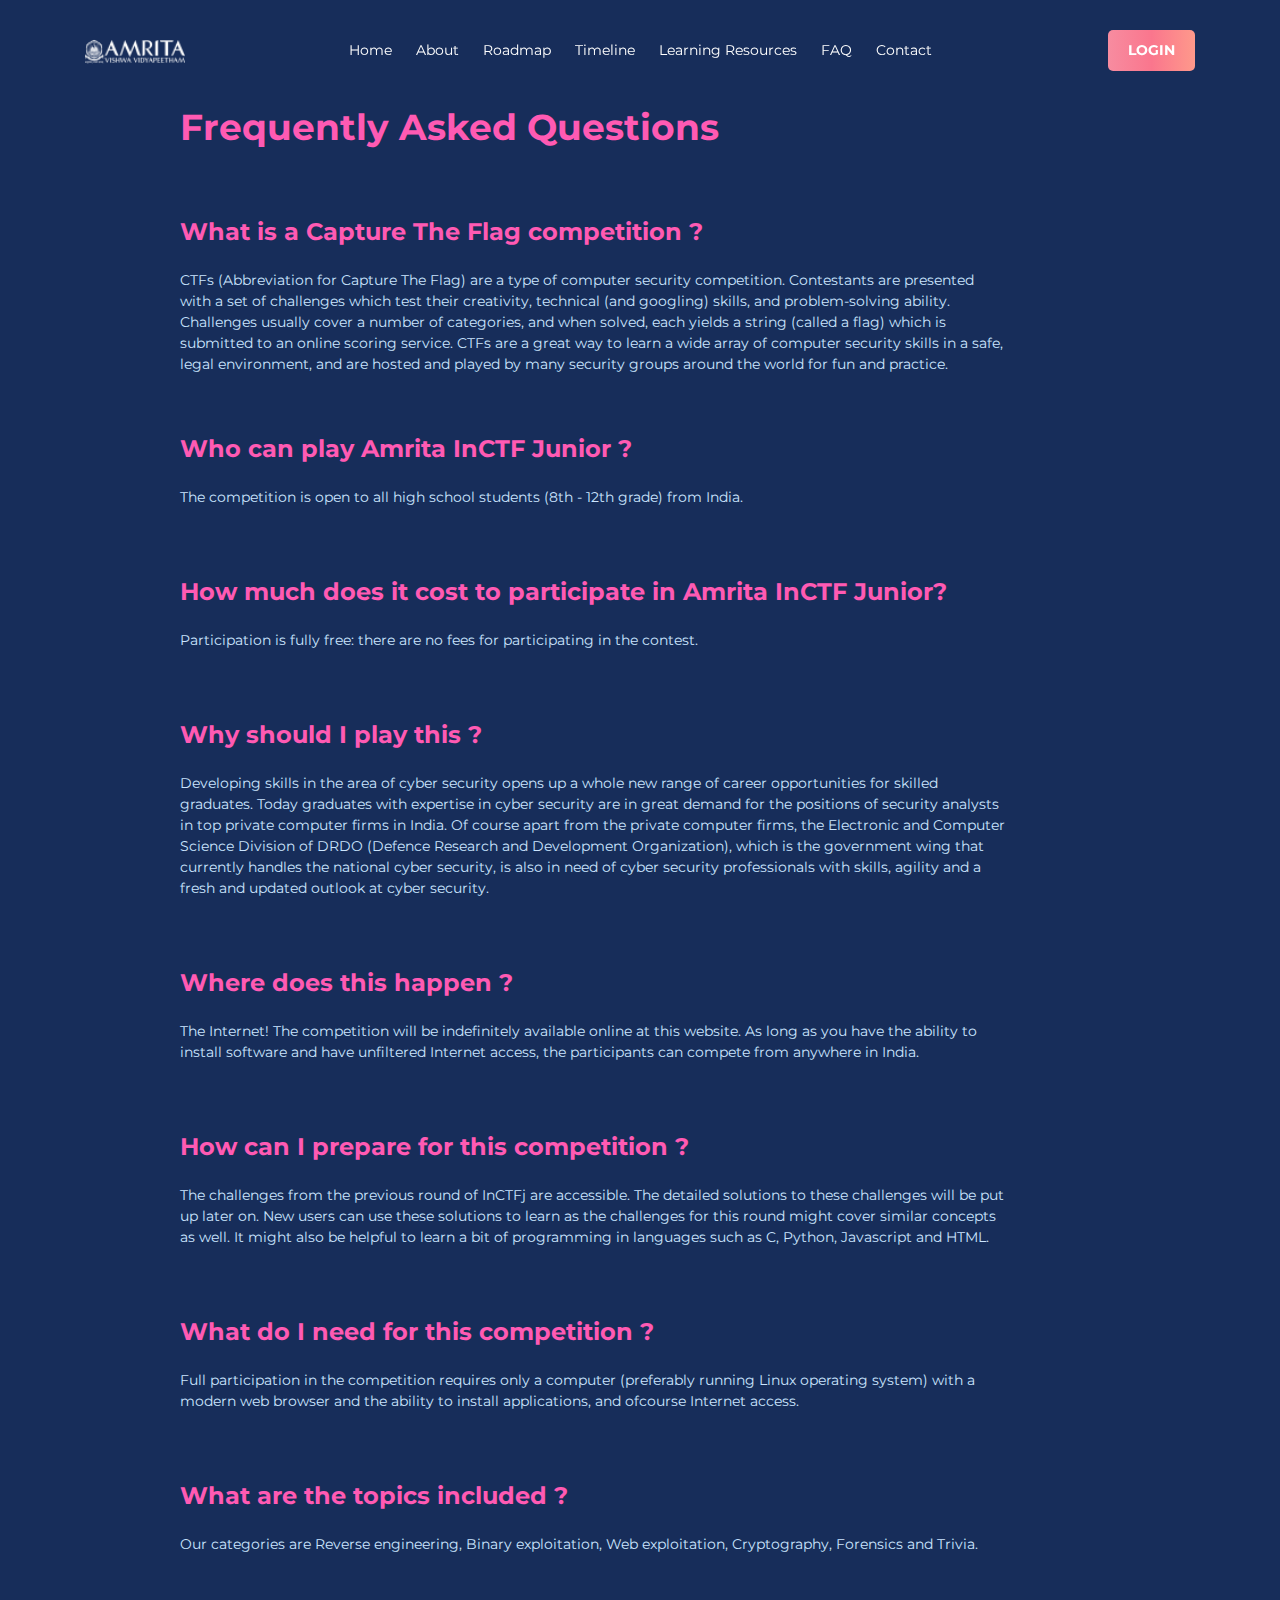
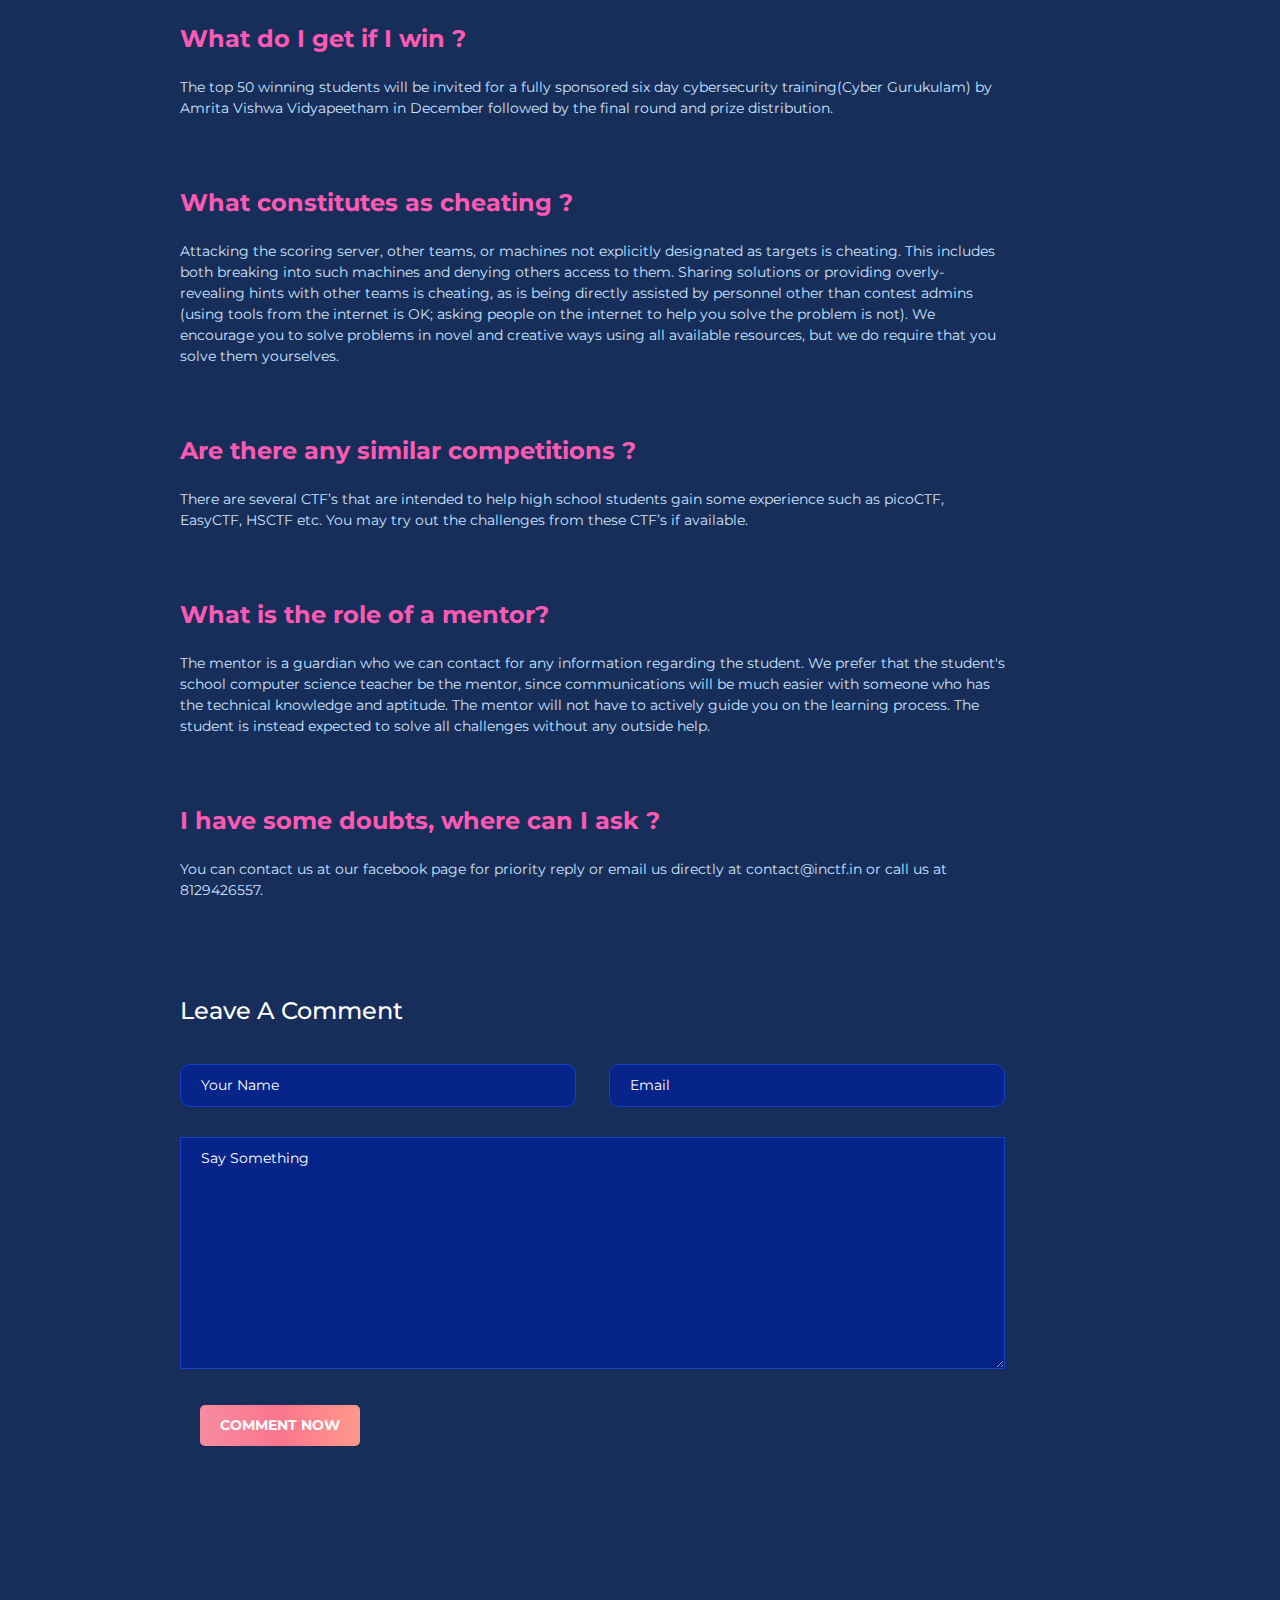
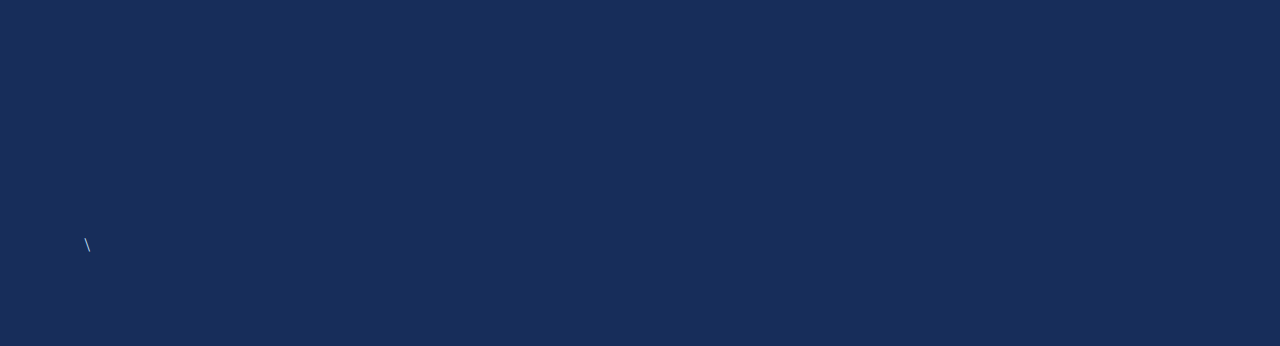
==== faq.html @ dbc7785f "title tag changed" ====
<!doctype html>
<html lang="en">
  <head>
    <title>InCTF Junior</title>
    <!-- Required meta tags -->
    <meta charset="utf-8">
    <meta name="viewport" content="width=device-width, initial-scale=1, shrink-to-fit=no">

    <!-- carousel CSS -->
    <link rel="stylesheet" href="assets/css/owl.carousel.min.css">
    <!--header icon CSS -->
    <link rel="icon" href="assets/img/fabicon.png">
    <!-- animations CSS -->
    <link rel="stylesheet" href="assets/css/animate.min.css">
    <!-- font-awsome CSS -->
    <link rel="stylesheet" href="assets/css/font-awesome.min.css">
    <!-- Bootstrap CSS -->
    <link rel="stylesheet" href="assets/css/bootstrap.min.css">
    <!-- mobile menu CSS -->
    <link rel="stylesheet" href="assets/css/slicknav.min.css">
    <!--css animation-->
    <link rel="stylesheet" href="assets/css/animation.css">
    <!--css animation-->
    <link rel="stylesheet" href="assets/css/material-design-iconic-font.min.css">
    <!-- style CSS -->
    <link rel="stylesheet" href="style.css">
    <!-- responsive CSS -->
    <link rel="stylesheet" href="assets/css/responsive.css">
  </head>
  <body>
       <!--header area start-->
       <div class="header-area wow fadeInDown header-absolate" id="nav" data-0="position:fixed;" data-top-top="position:fixed;top:0;" data-edge-strategy="set">
        <div class="container">
            <div class="row">
                <div class="col-4 d-block d-lg-none">
                    <div class="mobile-menu"></div>
                </div>
                <div class="col-4 col-lg-2">
                    <div class="logo-area">
                        <a href="https://www.amrita.edu/"><img src="assets/img/logo-top.png" alt=""></a>
                    </div>
                </div>
                <div class="col-4 col-lg-8 d-none d-lg-block">
                    <div class="main-menu text-center">
                        <nav>
                            <ul id="slick-nav">
                                <li><a class="scroll" href="index.html">home</a>
                                </li>
                                <li><a class="scroll" href="index.html#about">About</a>
                                    <ul>
                                        <li><a href="gallery.html">Gallery</a></li>
                                        <li><a href="press.html">Press Details</a></li>
                                        
                                    </ul>
                                </li>
                                <li><a class="scroll" href="index.html#token">Roadmap</a></li>
                                <li><a class="scroll" href="index.html#roadmap">Timeline</a></li>
                                <li><a class="scroll" href="#resources">Learning Resources</a>
                                    <ul>
                                        <li><a href="https://wiki.bi0s.in/">Wiki</a></li>
                                        <li><a href="https://www.youtube.com/inctfj">youtube</a></li>
                                    </ul>
                                </li>
                                <li><a class="scroll" href="faq.html">FAQ</a></li>
                                <li><a class="scroll" href="index.html#contact">Contact</a></li>
                            </ul>
                        </nav>
                    </div>
                </div>
                <div class="col-4 col-lg-2 text-right">
                    <a href="#" class="logibtn gradient-btn">login</a>
                </div>
                
            </div>
        </div>
    </div>
    <!--header area end-->
  

    <!--single blog area start-->
        <div class="single-blog-area section-padding">
            <div class="container">
                <div class="row">
                    <div class="col-12 col-lg-9 offset-1" >
                        <a href="#" class="single-blog-top"></a>
                        <div class="space-10"></div>
                        <a href="#" class="single-blog-h1"  >Frequently Asked Questions</a>
                        <div class="space-10"></div>
                        
                        <div class="space-50"></div>
                        <a href="#" class="single-blog-h4">What is a Capture The Flag competition ?</a>
                        <div class="space-20"></div>
                        <p>CTFs (Abbreviation for Capture The Flag) are a type of computer security competition. Contestants are presented with a set of challenges which test their creativity, technical (and googling) skills, and problem-solving ability. Challenges usually cover a number of categories, and when solved, each yields a string (called a flag) which is submitted to an online scoring service. CTFs are a great way to learn a wide array of computer security skills in a safe, legal environment, and are hosted and played by many security groups around the world for fun and practice. </p>
                        <div class="space-20"></div>
                        
                        <div class="space-20"></div>
                        <a href="#" class="single-blog-h4">Who can play Amrita InCTF Junior ?</a>
                        <div class="space-20"></div>
                        <p>
                            The competition is open to all high school students (8th - 12th grade) from India.</p>
                        <div class="space-30"></div>
                        <div class="space-20"></div>
                        <a href="#" class="single-blog-h4">How much does it cost to participate in Amrita InCTF Junior?</a>
                        <div class="space-20"></div>
                        <p>
                            Participation is fully free: there are no fees for participating in the contest.</p>
                        <div class="space-30"></div>
                        <div class="space-20"></div>
                        <a href="#" class="single-blog-h4">Why should I play this ?</a>
                        <div class="space-20"></div>
                        <p>
                            Developing skills in the area of cyber security opens up a whole new range of career opportunities for skilled graduates. Today graduates with expertise in cyber security are in great demand for the positions of security analysts in top private computer firms in India. Of course apart from the private computer firms, the Electronic and Computer Science Division of DRDO (Defence Research and Development Organization), which is the government wing that currently handles the national cyber security, is also in need of cyber security professionals with skills, agility and a fresh and updated outlook at cyber security.</p>
                        <div class="space-30"></div>
                        <div class="space-20"></div>
                        <a href="#" class="single-blog-h4">Where does this happen ?</a>
                        <div class="space-20"></div>
                        <p>
                            The Internet! The competition will be indefinitely available online at this website. As long as you have the ability to install software and have unfiltered Internet access, the participants can compete from anywhere in India.</p>
                        <div class="space-30"></div>
                        <div class="space-20"></div>
                        <a href="#" class="single-blog-h4">How can I prepare for this competition ?</a>
                        <div class="space-20"></div>
                        <p>
                            The challenges from the previous round of InCTFj are accessible. The detailed solutions to these challenges will be put up later on. New users can use these solutions to learn as the challenges for this round might cover similar concepts as well. It might also be helpful to learn a bit of programming in languages such as C, Python, Javascript and HTML.</p>
                        <div class="space-30"></div>
                        <div class="space-20"></div>
                        <a href="#" class="single-blog-h4">What do I need for this competition ?</a>
                        <div class="space-20"></div>
                        <p>
                            Full participation in the competition requires only a computer (preferably running Linux operating system) with a modern web browser and the ability to install applications, and ofcourse Internet access.</p>
                        <div class="space-30"></div>
                        <div class="space-20"></div>
                        <a href="#" class="single-blog-h4">What are the topics included ?</a>
                        <div class="space-20"></div>
                        <p>
                            Our categories are Reverse engineering, Binary exploitation, Web exploitation, Cryptography, Forensics and Trivia.</p>
                        <div class="space-30"></div><div class="space-20"></div>
                        <a href="#" class="single-blog-h4">What do I get if I win ?</a>
                        <div class="space-20"></div>
                        <p>
                            The top 50 winning students will be invited for a fully sponsored six day cybersecurity training(Cyber Gurukulam) by Amrita Vishwa Vidyapeetham in December followed by the final round and prize distribution.</p>
                        <div class="space-30"></div>
                        <div class="space-20"></div>
                        <a href="#" class="single-blog-h4">What constitutes as cheating ?</a>
                        <div class="space-20"></div>
                        <p>
                            Attacking the scoring server, other teams, or machines not explicitly designated as targets is cheating. This includes both breaking into such machines and denying others access to them. Sharing solutions or providing overly-revealing hints with other teams is cheating, as is being directly assisted by personnel other than contest admins (using tools from the internet is OK; asking people on the internet to help you solve the problem is not). We encourage you to solve problems in novel and creative ways using all available resources, but we do require that you solve them yourselves.</p>
                        <div class="space-30"></div>
                        <div class="space-20"></div>
                        <a href="#" class="single-blog-h4">Are there any similar competitions ?</a>
                        <div class="space-20"></div>
                        <p>
                            There are several CTF’s that are intended to help high school students gain some experience such as picoCTF, EasyCTF, HSCTF etc. You may try out the challenges from these CTF’s if available.</p>
                        <div class="space-30"></div>
                        <div class="space-20"></div>
                        <a href="#" class="single-blog-h4">What is the role of a mentor?</a>
                        <div class="space-20"></div>
                        <p>
                            The mentor is a guardian who we can contact for any information regarding the student. We prefer that the student's school computer science teacher be the mentor, since communications will be much easier with someone who has the technical knowledge and aptitude. The mentor will not have to actively guide you on the learning process. The student is instead expected to solve all challenges without any outside help.</p>
                        <div class="space-30"></div>
                        <div class="space-20"></div>
                        <a href="#" class="single-blog-h4">I have some doubts, where can I ask ?</a>
                        <div class="space-20"></div>
                        <p>
                            You can contact us at our facebook page for priority reply or email us directly at contact@inctf.in or call us at 8129426557.</p>
                        <div class="space-30"></div>
                        
                        

                       
                        <div class="space-50"></div>
       
                        <div class="single-blog-contact">
                            <h4>leave a comment</h4>
                            <div class="space-30"></div>
                            <form action="#">
                                <input type="text" placeholder="your name">
                                <input type="email" placeholder="email">
                                <div class="space-30"></div>
                                <textarea name="" id="" cols="30" rows="10" placeholder="say something"></textarea>
                            </form>
                            <div class="space-30"></div>
                            <a href="#" class="gradient-btn">comment now</a>
                        </div>
                    </div>
                </div>
               

  <!--footer area start-->
  <div class="footera-area section-padding wow fadeInDown">
    <div class="container">
        <div class="row">
            <div class="col-12 col-sm-6 col-lg-4">
                <div class="single-footer">
                    <div class="logo-area footer">
                        <a href="#"><img src="assets/img/logo-top.png" alt=""></a>
                    </div>
                    <div class="space-20"></div>
                    <p>Amritapuri,<br>Kollam,<br>Kerala,<br>690525<br> Email:inctfj@am.amrita.edu <br> Phone:+91 476 280 4525  </p>
                    <div class="space-10"></div>
                    
                </div>
            </div>
            <div class="col-12 col-sm-6 col-lg-2">
                <div class="single-footer">
                   
                </div>
            </div>
            <div class="col-6 col-lg-2">
                <div class="single-footer">
                   
                </div>
            </div>
            <div class="col-12 col-sm-6 col-lg-4">
                <div class="single-footer">
                    <p>Subscribe to our Newsletter</p>
                    <div class="space-20"></div>
                    <div class="footer-form">
                        <form action="#">
                            <input type="email" placeholder="Email Address">
                            <a href="" class="gradient-btn subscribe">GO</a>
                        </form>
                    </div>
                </div>
            </div>
        </div>
    </div>
</div>
<!--footer area end-->


    <!-- jquery 2.2.4 js-->
    <script src="assets/js/jquery-2.2.4.min.js"></script>
    <!-- popper js-->
    <script src="assets/js/popper.js"></script>
    <!-- carousel js-->
    <script src="assets/js/owl.carousel.min.js"></script>
    <!-- wow js-->
    <script src="assets/js/wow.min.js"></script>
    <!-- bootstrap js-->
    <script src="assets/js/bootstrap.min.js"></script>\
    <!--skroller js-->
    <script src="assets/js/skrollr.min.js"></script>
    <!--mobile menu js-->
    <script src="assets/js/jquery.slicknav.min.js"></script>
    <!--particle s-->
    <script src="assets/js/particles.min.js"></script>
    <!-- main js-->
    <script src="assets/js/main.js"></script>
  </body>
</html>
---- assets/css/animation.css ----
/*! * Animate.css - Copyright (c) 2017 Daniel Eden */
.animated{animation-duration:1s;animation-fill-mode:both}.animated.infinite{animation-iteration-count:infinite}.animated.hinge{animation-duration:2s}.animated.bounceIn,.animated.bounceOut,.animated.flipOutX,.animated.flipOutY{animation-duration:.75s}@keyframes bounce{20%,53%,80%,from,to{animation-timing-function:cubic-bezier(.215,.61,.355,1);transform:translate3d(0,0,0)}40%,43%{animation-timing-function:cubic-bezier(.755,.050,.855,.060);transform:translate3d(0,-30px,0)}70%{animation-timing-function:cubic-bezier(.755,.050,.855,.060);transform:translate3d(0,-15px,0)}90%{transform:translate3d(0,-4px,0)}}.bounce{animation-name:bounce;transform-origin:center bottom}@keyframes flash{50%,from,to{opacity:1}25%,75%{opacity:0}}.flash{animation-name:flash}@keyframes pulse{from,to{transform:scale3d(1,1,1)}50%{transform:scale3d(1.05,1.05,1.05)}}.pulse{animation-name:pulse}@keyframes rubberBand{from,to{transform:scale3d(1,1,1)}30%{transform:scale3d(1.25,.75,1)}40%{transform:scale3d(.75,1.25,1)}50%{transform:scale3d(1.15,.85,1)}65%{transform:scale3d(.95,1.05,1)}75%{transform:scale3d(1.05,.95,1)}}.rubberBand{animation-name:rubberBand}@keyframes shake{from,to{transform:translate3d(0,0,0)}10%,30%,50%,70%,90%{transform:translate3d(-10px,0,0)}20%,40%,60%,80%{transform:translate3d(10px,0,0)}}.shake{animation-name:shake}@keyframes headShake{0%{transform:translateX(0)}6.5%{transform:translateX(-6px) rotateY(-9deg)}18.5%{transform:translateX(5px) rotateY(7deg)}31.5%{transform:translateX(-3px) rotateY(-5deg)}43.5%{transform:translateX(2px) rotateY(3deg)}50%{transform:translateX(0)}}.headShake{animation-timing-function:ease-in-out;animation-name:headShake}@keyframes swing{20%{transform:rotate3d(0,0,1,15deg)}40%{transform:rotate3d(0,0,1,-10deg)}60%{transform:rotate3d(0,0,1,5deg)}80%{transform:rotate3d(0,0,1,-5deg)}to{transform:rotate3d(0,0,1,0deg)}}.swing{transform-origin:top center;animation-name:swing}@keyframes tada{from,to{transform:scale3d(1,1,1)}10%,20%{transform:scale3d(.9,.9,.9) rotate3d(0,0,1,-3deg)}30%,50%,70%,90%{transform:scale3d(1.1,1.1,1.1) rotate3d(0,0,1,3deg)}40%,60%,80%{transform:scale3d(1.1,1.1,1.1) rotate3d(0,0,1,-3deg)}}.tada{animation-name:tada}@keyframes wobble{from,to{transform:none}15%{transform:translate3d(-25%,0,0) rotate3d(0,0,1,-5deg)}30%{transform:translate3d(20%,0,0) rotate3d(0,0,1,3deg)}45%{transform:translate3d(-15%,0,0) rotate3d(0,0,1,-3deg)}60%{transform:translate3d(10%,0,0) rotate3d(0,0,1,2deg)}75%{transform:translate3d(-5%,0,0) rotate3d(0,0,1,-1deg)}}.wobble{animation-name:wobble}@keyframes jello{11.1%,from,to{transform:none}22.2%{transform:skewX(-12.5deg) skewY(-12.5deg)}33.3%{transform:skewX(6.25deg) skewY(6.25deg)}44.4%{transform:skewX(-3.125deg) skewY(-3.125deg)}55.5%{transform:skewX(1.5625deg) skewY(1.5625deg)}66.6%{transform:skewX(-.78125deg) skewY(-.78125deg)}77.7%{transform:skewX(.390625deg) skewY(.390625deg)}88.8%{transform:skewX(-.1953125deg) skewY(-.1953125deg)}}.jello{animation-name:jello;transform-origin:center}@keyframes bounceIn{20%,40%,60%,80%,from,to{animation-timing-function:cubic-bezier(.215,.61,.355,1)}0%{opacity:0;transform:scale3d(.3,.3,.3)}20%{transform:scale3d(1.1,1.1,1.1)}40%{transform:scale3d(.9,.9,.9)}60%{opacity:1;transform:scale3d(1.03,1.03,1.03)}80%{transform:scale3d(.97,.97,.97)}to{opacity:1;transform:scale3d(1,1,1)}}.bounceIn{animation-name:bounceIn}@keyframes bounceInDown{60%,75%,90%,from,to{animation-timing-function:cubic-bezier(.215,.61,.355,1)}0%{opacity:0;transform:translate3d(0,-3000px,0)}60%{opacity:1;transform:translate3d(0,25px,0)}75%{transform:translate3d(0,-10px,0)}90%{transform:translate3d(0,5px,0)}to{transform:none}}.bounceInDown{animation-name:bounceInDown}@keyframes bounceInLeft{60%,75%,90%,from,to{animation-timing-function:cubic-bezier(.215,.61,.355,1)}0%{opacity:0;transform:translate3d(-3000px,0,0)}60%{opacity:1;transform:translate3d(25px,0,0)}75%{transform:translate3d(-10px,0,0)}90%{transform:translate3d(5px,0,0)}to{transform:none}}.bounceInLeft{animation-name:bounceInLeft}@keyframes bounceInRight{60%,75%,90%,from,to{animation-timing-function:cubic-bezier(.215,.61,.355,1)}from{opacity:0;transform:translate3d(3000px,0,0)}60%{opacity:1;transform:translate3d(-25px,0,0)}75%{transform:translate3d(10px,0,0)}90%{transform:translate3d(-5px,0,0)}to{transform:none}}.bounceInRight{animation-name:bounceInRight}@keyframes bounceInUp{60%,75%,90%,from,to{animation-timing-function:cubic-bezier(.215,.61,.355,1)}from{opacity:0;transform:translate3d(0,3000px,0)}60%{opacity:1;transform:translate3d(0,-20px,0)}75%{transform:translate3d(0,10px,0)}90%{transform:translate3d(0,-5px,0)}to{transform:translate3d(0,0,0)}}.bounceInUp{animation-name:bounceInUp}@keyframes bounceOut{20%{transform:scale3d(.9,.9,.9)}50%,55%{opacity:1;transform:scale3d(1.1,1.1,1.1)}to{opacity:0;transform:scale3d(.3,.3,.3)}}.bounceOut{animation-name:bounceOut}@keyframes bounceOutDown{20%{transform:translate3d(0,10px,0)}40%,45%{opacity:1;transform:translate3d(0,-20px,0)}to{opacity:0;transform:translate3d(0,2000px,0)}}.bounceOutDown{animation-name:bounceOutDown}@keyframes bounceOutLeft{20%{opacity:1;transform:translate3d(20px,0,0)}to{opacity:0;transform:translate3d(-2000px,0,0)}}.bounceOutLeft{animation-name:bounceOutLeft}@keyframes bounceOutRight{20%{opacity:1;transform:translate3d(-20px,0,0)}to{opacity:0;transform:translate3d(2000px,0,0)}}.bounceOutRight{animation-name:bounceOutRight}@keyframes bounceOutUp{20%{transform:translate3d(0,-10px,0)}40%,45%{opacity:1;transform:translate3d(0,20px,0)}to{opacity:0;transform:translate3d(0,-2000px,0)}}.bounceOutUp{animation-name:bounceOutUp}@keyframes fadeIn{from{opacity:0}to{opacity:1}}.fadeIn{animation-name:fadeIn}@keyframes fadeInDown{from{opacity:0;transform:translate3d(0,-100%,0)}to{opacity:1;transform:none}}.fadeInDown{animation-name:fadeInDown}@keyframes fadeInDownBig{from{opacity:0;transform:translate3d(0,-2000px,0)}to{opacity:1;transform:none}}.fadeInDownBig{animation-name:fadeInDownBig}@keyframes fadeInLeft{from{opacity:0;transform:translate3d(-100%,0,0)}to{opacity:1;transform:none}}.fadeInLeft{animation-name:fadeInLeft}@keyframes fadeInLeftBig{from{opacity:0;transform:translate3d(-2000px,0,0)}to{opacity:1;transform:none}}.fadeInLeftBig{animation-name:fadeInLeftBig}@keyframes fadeInRight{from{opacity:0;transform:translate3d(100%,0,0)}to{opacity:1;transform:none}}.fadeInRight{animation-name:fadeInRight}@keyframes fadeInRightBig{from{opacity:0;transform:translate3d(2000px,0,0)}to{opacity:1;transform:none}}.fadeInRightBig{animation-name:fadeInRightBig}@keyframes fadeInUp{from{opacity:0;transform:translate3d(0,100%,0)}to{opacity:1;transform:none}}.fadeInUp{animation-name:fadeInUp}@keyframes fadeInUpBig{from{opacity:0;transform:translate3d(0,2000px,0)}to{opacity:1;transform:none}}.fadeInUpBig{animation-name:fadeInUpBig}@keyframes fadeOut{from{opacity:1}to{opacity:0}}.fadeOut{animation-name:fadeOut}@keyframes fadeOutDown{from{opacity:1}to{opacity:0;transform:translate3d(0,100%,0)}}.fadeOutDown{animation-name:fadeOutDown}@keyframes fadeOutDownBig{from{opacity:1}to{opacity:0;transform:translate3d(0,2000px,0)}}.fadeOutDownBig{animation-name:fadeOutDownBig}@keyframes fadeOutLeft{from{opacity:1}to{opacity:0;transform:translate3d(-100%,0,0)}}.fadeOutLeft{animation-name:fadeOutLeft}@keyframes fadeOutLeftBig{from{opacity:1}to{opacity:0;transform:translate3d(-2000px,0,0)}}.fadeOutLeftBig{animation-name:fadeOutLeftBig}@keyframes fadeOutRight{from{opacity:1}to{opacity:0;transform:translate3d(100%,0,0)}}.fadeOutRight{animation-name:fadeOutRight}@keyframes fadeOutRightBig{from{opacity:1}to{opacity:0;transform:translate3d(2000px,0,0)}}.fadeOutRightBig{animation-name:fadeOutRightBig}@keyframes fadeOutUp{from{opacity:1}to{opacity:0;transform:translate3d(0,-100%,0)}}.fadeOutUp{animation-name:fadeOutUp}@keyframes fadeOutUpBig{from{opacity:1}to{opacity:0;transform:translate3d(0,-2000px,0)}}.fadeOutUpBig{animation-name:fadeOutUpBig}@keyframes flip{from{transform:perspective(400px) rotate3d(0,1,0,-360deg);animation-timing-function:ease-out}40%{transform:perspective(400px) translate3d(0,0,150px) rotate3d(0,1,0,-190deg);animation-timing-function:ease-out}50%{transform:perspective(400px) translate3d(0,0,150px) rotate3d(0,1,0,-170deg);animation-timing-function:ease-in}80%{transform:perspective(400px) scale3d(.95,.95,.95);animation-timing-function:ease-in}to{transform:perspective(400px);animation-timing-function:ease-in}}.animated.flip{-webkit-backface-visibility:visible;backface-visibility:visible;animation-name:flip}@keyframes flipInX{from{transform:perspective(400px) rotate3d(1,0,0,90deg);animation-timing-function:ease-in;opacity:0}40%{transform:perspective(400px) rotate3d(1,0,0,-20deg);animation-timing-function:ease-in}60%{transform:perspective(400px) rotate3d(1,0,0,10deg);opacity:1}80%{transform:perspective(400px) rotate3d(1,0,0,-5deg)}to{transform:perspective(400px)}}.flipInX{-webkit-backface-visibility:visible!important;backface-visibility:visible!important;animation-name:flipInX}.flipInY,.flipOutX{-webkit-backface-visibility:visible!important}@keyframes flipInY{from{transform:perspective(400px) rotate3d(0,1,0,90deg);animation-timing-function:ease-in;opacity:0}40%{transform:perspective(400px) rotate3d(0,1,0,-20deg);animation-timing-function:ease-in}60%{transform:perspective(400px) rotate3d(0,1,0,10deg);opacity:1}80%{transform:perspective(400px) rotate3d(0,1,0,-5deg)}to{transform:perspective(400px)}}.flipInY{backface-visibility:visible!important;animation-name:flipInY}@keyframes flipOutX{from{transform:perspective(400px)}30%{transform:perspective(400px) rotate3d(1,0,0,-20deg);opacity:1}to{transform:perspective(400px) rotate3d(1,0,0,90deg);opacity:0}}.flipOutX{animation-name:flipOutX;backface-visibility:visible!important}@keyframes flipOutY{from{transform:perspective(400px)}30%{transform:perspective(400px) rotate3d(0,1,0,-15deg);opacity:1}to{transform:perspective(400px) rotate3d(0,1,0,90deg);opacity:0}}.flipOutY{-webkit-backface-visibility:visible!important;backface-visibility:visible!important;animation-name:flipOutY}@keyframes lightSpeedIn{from{transform:translate3d(100%,0,0) skewX(-30deg);opacity:0}60%{transform:skewX(20deg);opacity:1}80%{transform:skewX(-5deg);opacity:1}to{transform:none;opacity:1}}.lightSpeedIn{animation-name:lightSpeedIn;animation-timing-function:ease-out}@keyframes lightSpeedOut{from{opacity:1}to{transform:translate3d(100%,0,0) skewX(30deg);opacity:0}}.lightSpeedOut{animation-name:lightSpeedOut;animation-timing-function:ease-in}@keyframes rotateIn{from{transform-origin:center;transform:rotate3d(0,0,1,-200deg);opacity:0}to{transform-origin:center;transform:none;opacity:1}}.rotateIn{animation-name:rotateIn}@keyframes rotateInDownLeft{from{transform-origin:left bottom;transform:rotate3d(0,0,1,-45deg);opacity:0}to{transform-origin:left bottom;transform:none;opacity:1}}.rotateInDownLeft{animation-name:rotateInDownLeft}@keyframes rotateInDownRight{from{transform-origin:right bottom;transform:rotate3d(0,0,1,45deg);opacity:0}to{transform-origin:right bottom;transform:none;opacity:1}}.rotateInDownRight{animation-name:rotateInDownRight}@keyframes rotateInUpLeft{from{transform-origin:left bottom;transform:rotate3d(0,0,1,45deg);opacity:0}to{transform-origin:left bottom;transform:none;opacity:1}}.rotateInUpLeft{animation-name:rotateInUpLeft}@keyframes rotateInUpRight{from{transform-origin:right bottom;transform:rotate3d(0,0,1,-90deg);opacity:0}to{transform-origin:right bottom;transform:none;opacity:1}}.rotateInUpRight{animation-name:rotateInUpRight}@keyframes rotateOut{from{transform-origin:center;opacity:1}to{transform-origin:center;transform:rotate3d(0,0,1,200deg);opacity:0}}.rotateOut{animation-name:rotateOut}@keyframes rotateOutDownLeft{from{transform-origin:left bottom;opacity:1}to{transform-origin:left bottom;transform:rotate3d(0,0,1,45deg);opacity:0}}.rotateOutDownLeft{animation-name:rotateOutDownLeft}@keyframes rotateOutDownRight{from{transform-origin:right bottom;opacity:1}to{transform-origin:right bottom;transform:rotate3d(0,0,1,-45deg);opacity:0}}.rotateOutDownRight{animation-name:rotateOutDownRight}@keyframes rotateOutUpLeft{from{transform-origin:left bottom;opacity:1}to{transform-origin:left bottom;transform:rotate3d(0,0,1,-45deg);opacity:0}}.rotateOutUpLeft{animation-name:rotateOutUpLeft}@keyframes rotateOutUpRight{from{transform-origin:right bottom;opacity:1}to{transform-origin:right bottom;transform:rotate3d(0,0,1,90deg);opacity:0}}.rotateOutUpRight{animation-name:rotateOutUpRight}@keyframes hinge{0%{transform-origin:top left;animation-timing-function:ease-in-out}20%,60%{transform:rotate3d(0,0,1,80deg);transform-origin:top left;animation-timing-function:ease-in-out}40%,80%{transform:rotate3d(0,0,1,60deg);transform-origin:top left;animation-timing-function:ease-in-out;opacity:1}to{transform:translate3d(0,700px,0);opacity:0}}.hinge{animation-name:hinge}@keyframes jackInTheBox{from{opacity:0;transform:scale(.1) rotate(30deg);transform-origin:center bottom}50%{transform:rotate(-10deg)}70%{transform:rotate(3deg)}to{opacity:1;transform:scale(1)}}.jackInTheBox{animation-name:jackInTheBox}@keyframes rollIn{from{opacity:0;transform:translate3d(-100%,0,0) rotate3d(0,0,1,-120deg)}to{opacity:1;transform:none}}.rollIn{animation-name:rollIn}@keyframes rollOut{from{opacity:1}to{opacity:0;transform:translate3d(100%,0,0) rotate3d(0,0,1,120deg)}}.rollOut{animation-name:rollOut}@keyframes zoomIn{from{opacity:0;transform:scale3d(.3,.3,.3)}50%{opacity:1}}.zoomIn{animation-name:zoomIn}@keyframes zoomInDown{from{opacity:0;transform:scale3d(.1,.1,.1) translate3d(0,-1000px,0);animation-timing-function:cubic-bezier(.55,.055,.675,.19)}60%{opacity:1;transform:scale3d(.475,.475,.475) translate3d(0,60px,0);animation-timing-function:cubic-bezier(.175,.885,.32,1)}}.zoomInDown{animation-name:zoomInDown}@keyframes zoomInLeft{from{opacity:0;transform:scale3d(.1,.1,.1) translate3d(-1000px,0,0);animation-timing-function:cubic-bezier(.55,.055,.675,.19)}60%{opacity:1;transform:scale3d(.475,.475,.475) translate3d(10px,0,0);animation-timing-function:cubic-bezier(.175,.885,.32,1)}}.zoomInLeft{animation-name:zoomInLeft}@keyframes zoomInRight{from{opacity:0;transform:scale3d(.1,.1,.1) translate3d(1000px,0,0);animation-timing-function:cubic-bezier(.55,.055,.675,.19)}60%{opacity:1;transform:scale3d(.475,.475,.475) translate3d(-10px,0,0);animation-timing-function:cubic-bezier(.175,.885,.32,1)}}.zoomInRight{animation-name:zoomInRight}@keyframes zoomInUp{from{opacity:0;transform:scale3d(.1,.1,.1) translate3d(0,1000px,0);animation-timing-function:cubic-bezier(.55,.055,.675,.19)}60%{opacity:1;transform:scale3d(.475,.475,.475) translate3d(0,-60px,0);animation-timing-function:cubic-bezier(.175,.885,.32,1)}}.zoomInUp{animation-name:zoomInUp}@keyframes zoomOut{from{opacity:1}50%{opacity:0;transform:scale3d(.3,.3,.3)}to{opacity:0}}.zoomOut{animation-name:zoomOut}@keyframes zoomOutDown{40%{opacity:1;transform:scale3d(.475,.475,.475) translate3d(0,-60px,0);animation-timing-function:cubic-bezier(.55,.055,.675,.19)}to{opacity:0;transform:scale3d(.1,.1,.1) translate3d(0,2000px,0);transform-origin:center bottom;animation-timing-function:cubic-bezier(.175,.885,.32,1)}}.zoomOutDown{animation-name:zoomOutDown}@keyframes zoomOutLeft{40%{opacity:1;transform:scale3d(.475,.475,.475) translate3d(42px,0,0)}to{opacity:0;transform:scale(.1) translate3d(-2000px,0,0);transform-origin:left center}}.zoomOutLeft{animation-name:zoomOutLeft}@keyframes zoomOutRight{40%{opacity:1;transform:scale3d(.475,.475,.475) translate3d(-42px,0,0)}to{opacity:0;transform:scale(.1) translate3d(2000px,0,0);transform-origin:right center}}.zoomOutRight{animation-name:zoomOutRight}@keyframes zoomOutUp{40%{opacity:1;transform:scale3d(.475,.475,.475) translate3d(0,60px,0);animation-timing-function:cubic-bezier(.55,.055,.675,.19)}to{opacity:0;transform:scale3d(.1,.1,.1) translate3d(0,-2000px,0);transform-origin:center bottom;animation-timing-function:cubic-bezier(.175,.885,.32,1)}}.zoomOutUp{animation-name:zoomOutUp}@keyframes slideInDown{from{transform:translate3d(0,-100%,0);visibility:visible}to{transform:translate3d(0,0,0)}}.slideInDown{animation-name:slideInDown}@keyframes slideInLeft{from{transform:translate3d(-100%,0,0);visibility:visible}to{transform:translate3d(0,0,0)}}.slideInLeft{animation-name:slideInLeft}@keyframes slideInRight{from{transform:translate3d(100%,0,0);visibility:visible}to{transform:translate3d(0,0,0)}}.slideInRight{animation-name:slideInRight}@keyframes slideInUp{from{transform:translate3d(0,100%,0);visibility:visible}to{transform:translate3d(0,0,0)}}.slideInUp{animation-name:slideInUp}@keyframes slideOutDown{from{transform:translate3d(0,0,0)}to{visibility:hidden;transform:translate3d(0,100%,0)}}.slideOutDown{animation-name:slideOutDown}@keyframes slideOutLeft{from{transform:translate3d(0,0,0)}to{visibility:hidden;transform:translate3d(-100%,0,0)}}.slideOutLeft{animation-name:slideOutLeft}@keyframes slideOutRight{from{transform:translate3d(0,0,0)}to{visibility:hidden;transform:translate3d(100%,0,0)}}.slideOutRight{animation-name:slideOutRight}@keyframes slideOutUp{from{transform:translate3d(0,0,0)}to{visibility:hidden;transform:translate3d(0,-100%,0)}}.slideOutUp{animation-name:slideOutUp}
/*! * Select 2 */

@-webkit-keyframes upDown {
    0%,
    100%,
    20%,
    50%,
    80% {
        -webkit-transform: translateY(0)
    }
    40% {
        -webkit-transform: translateY(4px)
    }
    60% {
        -webkit-transform: translateY(6px)
    }
}

@keyframes upDown {
    0%,
    100%,
    20%,
    50%,
    80% {
        transform: translateY(0)
    }
    40% {
        transform: translateY(4px)
    }
    60% {
        transform: translateY(6px)
    }
}

@keyframes iconspin {
    0% {
        transform: rotate(0)
    }
    100% {
        transform: rotate(360deg)
    }
}

.demo-panel {
    position: fixed;
    top: 25%;
    right: 0;
    z-index: 88;
    background: #222
}

.demo-list a {
    width: 40px;
    height: 40px;
    display: block
}

.demo-list a:focus,
.demo-list a:hover {
    color: #fff
}

.demo-toggle {
    background: #222;
    animation: colorchange 10s infinite
}

.demo-cart {
    background: #73e080;
}
.demo-list .demo-wp {
    background: #64accf;
	height:52px;
	line-height:38px;
}
.demo-wp .fa{
	animation: upDown3 1.4s infinite .5s;
}
.demo-wp span{
	font-size:11px;
	display:block;
	line-height:1;
	font-weight:700;
	margin-top:-5px;
}
@keyframes upDown3 {
    0%,
    100%,
    20%,
    50%,
    80% {
        transform: translateY(0)
    }
    40% {
        transform: translateY(3px)
    }
    60% {
        transform: translateY(4px)
    }
}


@media only screen and (max-width:767px) {
    .demo-themes:after {
        display: none
    }
}
---- assets/css/material-design-iconic-font.min.css ----
@font-face{font-family:Material-Design-Iconic-Font;src:url(../fonts/Material-Design-Iconic-Font.woff2?v=2.2.0) format('woff2'),url(../fonts/Material-Design-Iconic-Font.woff?v=2.2.0) format('woff'),url(../fonts/Material-Design-Iconic-Font.ttf?v=2.2.0) format('truetype')}.zmdi{display:inline-block;font:normal normal normal 14px/1 'Material-Design-Iconic-Font';font-size:inherit;text-rendering:auto;-webkit-font-smoothing:antialiased;-moz-osx-font-smoothing:grayscale}.zmdi-hc-lg{font-size:1.33333333em;line-height:.75em;vertical-align:-15%}.zmdi-hc-2x{font-size:2em}.zmdi-hc-3x{font-size:3em}.zmdi-hc-4x{font-size:4em}.zmdi-hc-5x{font-size:5em}.zmdi-hc-fw{width:1.28571429em;text-align:center}.zmdi-hc-ul{padding-left:0;margin-left:2.14285714em;list-style-type:none}.zmdi-hc-ul>li{position:relative}.zmdi-hc-li{position:absolute;left:-2.14285714em;width:2.14285714em;top:.14285714em;text-align:center}.zmdi-hc-li.zmdi-hc-lg{left:-1.85714286em}.zmdi-hc-border{padding:.1em .25em;border:solid .1em #9e9e9e;border-radius:2px}.zmdi-hc-border-circle{padding:.1em .25em;border:solid .1em #9e9e9e;border-radius:50%}.zmdi.pull-left{float:left;margin-right:.15em}.zmdi.pull-right{float:right;margin-left:.15em}.zmdi-hc-spin{-webkit-animation:zmdi-spin 1.5s infinite linear;animation:zmdi-spin 1.5s infinite linear}.zmdi-hc-spin-reverse{-webkit-animation:zmdi-spin-reverse 1.5s infinite linear;animation:zmdi-spin-reverse 1.5s infinite linear}@-webkit-keyframes zmdi-spin{0%{-webkit-transform:rotate(0deg);transform:rotate(0deg)}100%{-webkit-transform:rotate(359deg);transform:rotate(359deg)}}@keyframes zmdi-spin{0%{-webkit-transform:rotate(0deg);transform:rotate(0deg)}100%{-webkit-transform:rotate(359deg);transform:rotate(359deg)}}@-webkit-keyframes zmdi-spin-reverse{0%{-webkit-transform:rotate(0deg);transform:rotate(0deg)}100%{-webkit-transform:rotate(-359deg);transform:rotate(-359deg)}}@keyframes zmdi-spin-reverse{0%{-webkit-transform:rotate(0deg);transform:rotate(0deg)}100%{-webkit-transform:rotate(-359deg);transform:rotate(-359deg)}}.zmdi-hc-rotate-90{-webkit-transform:rotate(90deg);-ms-transform:rotate(90deg);transform:rotate(90deg)}.zmdi-hc-rotate-180{-webkit-transform:rotate(180deg);-ms-transform:rotate(180deg);transform:rotate(180deg)}.zmdi-hc-rotate-270{-webkit-transform:rotate(270deg);-ms-transform:rotate(270deg);transform:rotate(270deg)}.zmdi-hc-flip-horizontal{-webkit-transform:scale(-1,1);-ms-transform:scale(-1,1);transform:scale(-1,1)}.zmdi-hc-flip-vertical{-webkit-transform:scale(1,-1);-ms-transform:scale(1,-1);transform:scale(1,-1)}.zmdi-hc-stack{position:relative;display:inline-block;width:2em;height:2em;line-height:2em;vertical-align:middle}.zmdi-hc-stack-1x,.zmdi-hc-stack-2x{position:absolute;left:0;width:100%;text-align:center}.zmdi-hc-stack-1x{line-height:inherit}.zmdi-hc-stack-2x{font-size:2em}.zmdi-hc-inverse{color:#fff}.zmdi-3d-rotation:before{content:'\f101'}.zmdi-airplane-off:before{content:'\f102'}.zmdi-airplane:before{content:'\f103'}.zmdi-album:before{content:'\f104'}.zmdi-archive:before{content:'\f105'}.zmdi-assignment-account:before{content:'\f106'}.zmdi-assignment-alert:before{content:'\f107'}.zmdi-assignment-check:before{content:'\f108'}.zmdi-assignment-o:before{content:'\f109'}.zmdi-assignment-return:before{content:'\f10a'}.zmdi-assignment-returned:before{content:'\f10b'}.zmdi-assignment:before{content:'\f10c'}.zmdi-attachment-alt:before{content:'\f10d'}.zmdi-attachment:before{content:'\f10e'}.zmdi-audio:before{content:'\f10f'}.zmdi-badge-check:before{content:'\f110'}.zmdi-balance-wallet:before{content:'\f111'}.zmdi-balance:before{content:'\f112'}.zmdi-battery-alert:before{content:'\f113'}.zmdi-battery-flash:before{content:'\f114'}.zmdi-battery-unknown:before{content:'\f115'}.zmdi-battery:before{content:'\f116'}.zmdi-bike:before{content:'\f117'}.zmdi-block-alt:before{content:'\f118'}.zmdi-block:before{content:'\f119'}.zmdi-boat:before{content:'\f11a'}.zmdi-book-image:before{content:'\f11b'}.zmdi-book:before{content:'\f11c'}.zmdi-bookmark-outline:before{content:'\f11d'}.zmdi-bookmark:before{content:'\f11e'}.zmdi-brush:before{content:'\f11f'}.zmdi-bug:before{content:'\f120'}.zmdi-bus:before{content:'\f121'}.zmdi-cake:before{content:'\f122'}.zmdi-car-taxi:before{content:'\f123'}.zmdi-car-wash:before{content:'\f124'}.zmdi-car:before{content:'\f125'}.zmdi-card-giftcard:before{content:'\f126'}.zmdi-card-membership:before{content:'\f127'}.zmdi-card-travel:before{content:'\f128'}.zmdi-card:before{content:'\f129'}.zmdi-case-check:before{content:'\f12a'}.zmdi-case-download:before{content:'\f12b'}.zmdi-case-play:before{content:'\f12c'}.zmdi-case:before{content:'\f12d'}.zmdi-cast-connected:before{content:'\f12e'}.zmdi-cast:before{content:'\f12f'}.zmdi-chart-donut:before{content:'\f130'}.zmdi-chart:before{content:'\f131'}.zmdi-city-alt:before{content:'\f132'}.zmdi-city:before{content:'\f133'}.zmdi-close-circle-o:before{content:'\f134'}.zmdi-close-circle:before{content:'\f135'}.zmdi-close:before{content:'\f136'}.zmdi-cocktail:before{content:'\f137'}.zmdi-code-setting:before{content:'\f138'}.zmdi-code-smartphone:before{content:'\f139'}.zmdi-code:before{content:'\f13a'}.zmdi-coffee:before{content:'\f13b'}.zmdi-collection-bookmark:before{content:'\f13c'}.zmdi-collection-case-play:before{content:'\f13d'}.zmdi-collection-folder-image:before{content:'\f13e'}.zmdi-collection-image-o:before{content:'\f13f'}.zmdi-collection-image:before{content:'\f140'}.zmdi-collection-item-1:before{content:'\f141'}.zmdi-collection-item-2:before{content:'\f142'}.zmdi-collection-item-3:before{content:'\f143'}.zmdi-collection-item-4:before{content:'\f144'}.zmdi-collection-item-5:before{content:'\f145'}.zmdi-collection-item-6:before{content:'\f146'}.zmdi-collection-item-7:before{content:'\f147'}.zmdi-collection-item-8:before{content:'\f148'}.zmdi-collection-item-9-plus:before{content:'\f149'}.zmdi-collection-item-9:before{content:'\f14a'}.zmdi-collection-item:before{content:'\f14b'}.zmdi-collection-music:before{content:'\f14c'}.zmdi-collection-pdf:before{content:'\f14d'}.zmdi-collection-plus:before{content:'\f14e'}.zmdi-collection-speaker:before{content:'\f14f'}.zmdi-collection-text:before{content:'\f150'}.zmdi-collection-video:before{content:'\f151'}.zmdi-compass:before{content:'\f152'}.zmdi-cutlery:before{content:'\f153'}.zmdi-delete:before{content:'\f154'}.zmdi-dialpad:before{content:'\f155'}.zmdi-dns:before{content:'\f156'}.zmdi-drink:before{content:'\f157'}.zmdi-edit:before{content:'\f158'}.zmdi-email-open:before{content:'\f159'}.zmdi-email:before{content:'\f15a'}.zmdi-eye-off:before{content:'\f15b'}.zmdi-eye:before{content:'\f15c'}.zmdi-eyedropper:before{content:'\f15d'}.zmdi-favorite-outline:before{content:'\f15e'}.zmdi-favorite:before{content:'\f15f'}.zmdi-filter-list:before{content:'\f160'}.zmdi-fire:before{content:'\f161'}.zmdi-flag:before{content:'\f162'}.zmdi-flare:before{content:'\f163'}.zmdi-flash-auto:before{content:'\f164'}.zmdi-flash-off:before{content:'\f165'}.zmdi-flash:before{content:'\f166'}.zmdi-flip:before{content:'\f167'}.zmdi-flower-alt:before{content:'\f168'}.zmdi-flower:before{content:'\f169'}.zmdi-font:before{content:'\f16a'}.zmdi-fullscreen-alt:before{content:'\f16b'}.zmdi-fullscreen-exit:before{content:'\f16c'}.zmdi-fullscreen:before{content:'\f16d'}.zmdi-functions:before{content:'\f16e'}.zmdi-gas-station:before{content:'\f16f'}.zmdi-gesture:before{content:'\f170'}.zmdi-globe-alt:before{content:'\f171'}.zmdi-globe-lock:before{content:'\f172'}.zmdi-globe:before{content:'\f173'}.zmdi-graduation-cap:before{content:'\f174'}.zmdi-home:before{content:'\f175'}.zmdi-hospital-alt:before{content:'\f176'}.zmdi-hospital:before{content:'\f177'}.zmdi-hotel:before{content:'\f178'}.zmdi-hourglass-alt:before{content:'\f179'}.zmdi-hourglass-outline:before{content:'\f17a'}.zmdi-hourglass:before{content:'\f17b'}.zmdi-http:before{content:'\f17c'}.zmdi-image-alt:before{content:'\f17d'}.zmdi-image-o:before{content:'\f17e'}.zmdi-image:before{content:'\f17f'}.zmdi-inbox:before{content:'\f180'}.zmdi-invert-colors-off:before{content:'\f181'}.zmdi-invert-colors:before{content:'\f182'}.zmdi-key:before{content:'\f183'}.zmdi-label-alt-outline:before{content:'\f184'}.zmdi-label-alt:before{content:'\f185'}.zmdi-label-heart:before{content:'\f186'}.zmdi-label:before{content:'\f187'}.zmdi-labels:before{content:'\f188'}.zmdi-lamp:before{content:'\f189'}.zmdi-landscape:before{content:'\f18a'}.zmdi-layers-off:before{content:'\f18b'}.zmdi-layers:before{content:'\f18c'}.zmdi-library:before{content:'\f18d'}.zmdi-link:before{content:'\f18e'}.zmdi-lock-open:before{content:'\f18f'}.zmdi-lock-outline:before{content:'\f190'}.zmdi-lock:before{content:'\f191'}.zmdi-mail-reply-all:before{content:'\f192'}.zmdi-mail-reply:before{content:'\f193'}.zmdi-mail-send:before{content:'\f194'}.zmdi-mall:before{content:'\f195'}.zmdi-map:before{content:'\f196'}.zmdi-menu:before{content:'\f197'}.zmdi-money-box:before{content:'\f198'}.zmdi-money-off:before{content:'\f199'}.zmdi-money:before{content:'\f19a'}.zmdi-more-vert:before{content:'\f19b'}.zmdi-more:before{content:'\f19c'}.zmdi-movie-alt:before{content:'\f19d'}.zmdi-movie:before{content:'\f19e'}.zmdi-nature-people:before{content:'\f19f'}.zmdi-nature:before{content:'\f1a0'}.zmdi-navigation:before{content:'\f1a1'}.zmdi-open-in-browser:before{content:'\f1a2'}.zmdi-open-in-new:before{content:'\f1a3'}.zmdi-palette:before{content:'\f1a4'}.zmdi-parking:before{content:'\f1a5'}.zmdi-pin-account:before{content:'\f1a6'}.zmdi-pin-assistant:before{content:'\f1a7'}.zmdi-pin-drop:before{content:'\f1a8'}.zmdi-pin-help:before{content:'\f1a9'}.zmdi-pin-off:before{content:'\f1aa'}.zmdi-pin:before{content:'\f1ab'}.zmdi-pizza:before{content:'\f1ac'}.zmdi-plaster:before{content:'\f1ad'}.zmdi-power-setting:before{content:'\f1ae'}.zmdi-power:before{content:'\f1af'}.zmdi-print:before{content:'\f1b0'}.zmdi-puzzle-piece:before{content:'\f1b1'}.zmdi-quote:before{content:'\f1b2'}.zmdi-railway:before{content:'\f1b3'}.zmdi-receipt:before{content:'\f1b4'}.zmdi-refresh-alt:before{content:'\f1b5'}.zmdi-refresh-sync-alert:before{content:'\f1b6'}.zmdi-refresh-sync-off:before{content:'\f1b7'}.zmdi-refresh-sync:before{content:'\f1b8'}.zmdi-refresh:before{content:'\f1b9'}.zmdi-roller:before{content:'\f1ba'}.zmdi-ruler:before{content:'\f1bb'}.zmdi-scissors:before{content:'\f1bc'}.zmdi-screen-rotation-lock:before{content:'\f1bd'}.zmdi-screen-rotation:before{content:'\f1be'}.zmdi-search-for:before{content:'\f1bf'}.zmdi-search-in-file:before{content:'\f1c0'}.zmdi-search-in-page:before{content:'\f1c1'}.zmdi-search-replace:before{content:'\f1c2'}.zmdi-search:before{content:'\f1c3'}.zmdi-seat:before{content:'\f1c4'}.zmdi-settings-square:before{content:'\f1c5'}.zmdi-settings:before{content:'\f1c6'}.zmdi-shield-check:before{content:'\f1c7'}.zmdi-shield-security:before{content:'\f1c8'}.zmdi-shopping-basket:before{content:'\f1c9'}.zmdi-shopping-cart-plus:before{content:'\f1ca'}.zmdi-shopping-cart:before{content:'\f1cb'}.zmdi-sign-in:before{content:'\f1cc'}.zmdi-sort-amount-asc:before{content:'\f1cd'}.zmdi-sort-amount-desc:before{content:'\f1ce'}.zmdi-sort-asc:before{content:'\f1cf'}.zmdi-sort-desc:before{content:'\f1d0'}.zmdi-spellcheck:before{content:'\f1d1'}.zmdi-storage:before{content:'\f1d2'}.zmdi-store-24:before{content:'\f1d3'}.zmdi-store:before{content:'\f1d4'}.zmdi-subway:before{content:'\f1d5'}.zmdi-sun:before{content:'\f1d6'}.zmdi-tab-unselected:before{content:'\f1d7'}.zmdi-tab:before{content:'\f1d8'}.zmdi-tag-close:before{content:'\f1d9'}.zmdi-tag-more:before{content:'\f1da'}.zmdi-tag:before{content:'\f1db'}.zmdi-thumb-down:before{content:'\f1dc'}.zmdi-thumb-up-down:before{content:'\f1dd'}.zmdi-thumb-up:before{content:'\f1de'}.zmdi-ticket-star:before{content:'\f1df'}.zmdi-toll:before{content:'\f1e0'}.zmdi-toys:before{content:'\f1e1'}.zmdi-traffic:before{content:'\f1e2'}.zmdi-translate:before{content:'\f1e3'}.zmdi-triangle-down:before{content:'\f1e4'}.zmdi-triangle-up:before{content:'\f1e5'}.zmdi-truck:before{content:'\f1e6'}.zmdi-turning-sign:before{content:'\f1e7'}.zmdi-wallpaper:before{content:'\f1e8'}.zmdi-washing-machine:before{content:'\f1e9'}.zmdi-window-maximize:before{content:'\f1ea'}.zmdi-window-minimize:before{content:'\f1eb'}.zmdi-window-restore:before{content:'\f1ec'}.zmdi-wrench:before{content:'\f1ed'}.zmdi-zoom-in:before{content:'\f1ee'}.zmdi-zoom-out:before{content:'\f1ef'}.zmdi-alert-circle-o:before{content:'\f1f0'}.zmdi-alert-circle:before{content:'\f1f1'}.zmdi-alert-octagon:before{content:'\f1f2'}.zmdi-alert-polygon:before{content:'\f1f3'}.zmdi-alert-triangle:before{content:'\f1f4'}.zmdi-help-outline:before{content:'\f1f5'}.zmdi-help:before{content:'\f1f6'}.zmdi-info-outline:before{content:'\f1f7'}.zmdi-info:before{content:'\f1f8'}.zmdi-notifications-active:before{content:'\f1f9'}.zmdi-notifications-add:before{content:'\f1fa'}.zmdi-notifications-none:before{content:'\f1fb'}.zmdi-notifications-off:before{content:'\f1fc'}.zmdi-notifications-paused:before{content:'\f1fd'}.zmdi-notifications:before{content:'\f1fe'}.zmdi-account-add:before{content:'\f1ff'}.zmdi-account-box-mail:before{content:'\f200'}.zmdi-account-box-o:before{content:'\f201'}.zmdi-account-box-phone:before{content:'\f202'}.zmdi-account-box:before{content:'\f203'}.zmdi-account-calendar:before{content:'\f204'}.zmdi-account-circle:before{content:'\f205'}.zmdi-account-o:before{content:'\f206'}.zmdi-account:before{content:'\f207'}.zmdi-accounts-add:before{content:'\f208'}.zmdi-accounts-alt:before{content:'\f209'}.zmdi-accounts-list-alt:before{content:'\f20a'}.zmdi-accounts-list:before{content:'\f20b'}.zmdi-accounts-outline:before{content:'\f20c'}.zmdi-accounts:before{content:'\f20d'}.zmdi-face:before{content:'\f20e'}.zmdi-female:before{content:'\f20f'}.zmdi-male-alt:before{content:'\f210'}.zmdi-male-female:before{content:'\f211'}.zmdi-male:before{content:'\f212'}.zmdi-mood-bad:before{content:'\f213'}.zmdi-mood:before{content:'\f214'}.zmdi-run:before{content:'\f215'}.zmdi-walk:before{content:'\f216'}.zmdi-cloud-box:before{content:'\f217'}.zmdi-cloud-circle:before{content:'\f218'}.zmdi-cloud-done:before{content:'\f219'}.zmdi-cloud-download:before{content:'\f21a'}.zmdi-cloud-off:before{content:'\f21b'}.zmdi-cloud-outline-alt:before{content:'\f21c'}.zmdi-cloud-outline:before{content:'\f21d'}.zmdi-cloud-upload:before{content:'\f21e'}.zmdi-cloud:before{content:'\f21f'}.zmdi-download:before{content:'\f220'}.zmdi-file-plus:before{content:'\f221'}.zmdi-file-text:before{content:'\f222'}.zmdi-file:before{content:'\f223'}.zmdi-folder-outline:before{content:'\f224'}.zmdi-folder-person:before{content:'\f225'}.zmdi-folder-star-alt:before{content:'\f226'}.zmdi-folder-star:before{content:'\f227'}.zmdi-folder:before{content:'\f228'}.zmdi-gif:before{content:'\f229'}.zmdi-upload:before{content:'\f22a'}.zmdi-border-all:before{content:'\f22b'}.zmdi-border-bottom:before{content:'\f22c'}.zmdi-border-clear:before{content:'\f22d'}.zmdi-border-color:before{content:'\f22e'}.zmdi-border-horizontal:before{content:'\f22f'}.zmdi-border-inner:before{content:'\f230'}.zmdi-border-left:before{content:'\f231'}.zmdi-border-outer:before{content:'\f232'}.zmdi-border-right:before{content:'\f233'}.zmdi-border-style:before{content:'\f234'}.zmdi-border-top:before{content:'\f235'}.zmdi-border-vertical:before{content:'\f236'}.zmdi-copy:before{content:'\f237'}.zmdi-crop:before{content:'\f238'}.zmdi-format-align-center:before{content:'\f239'}.zmdi-format-align-justify:before{content:'\f23a'}.zmdi-format-align-left:before{content:'\f23b'}.zmdi-format-align-right:before{content:'\f23c'}.zmdi-format-bold:before{content:'\f23d'}.zmdi-format-clear-all:before{content:'\f23e'}.zmdi-format-clear:before{content:'\f23f'}.zmdi-format-color-fill:before{content:'\f240'}.zmdi-format-color-reset:before{content:'\f241'}.zmdi-format-color-text:before{content:'\f242'}.zmdi-format-indent-decrease:before{content:'\f243'}.zmdi-format-indent-increase:before{content:'\f244'}.zmdi-format-italic:before{content:'\f245'}.zmdi-format-line-spacing:before{content:'\f246'}.zmdi-format-list-bulleted:before{content:'\f247'}.zmdi-format-list-numbered:before{content:'\f248'}.zmdi-format-ltr:before{content:'\f249'}.zmdi-format-rtl:before{content:'\f24a'}.zmdi-format-size:before{content:'\f24b'}.zmdi-format-strikethrough-s:before{content:'\f24c'}.zmdi-format-strikethrough:before{content:'\f24d'}.zmdi-format-subject:before{content:'\f24e'}.zmdi-format-underlined:before{content:'\f24f'}.zmdi-format-valign-bottom:before{content:'\f250'}.zmdi-format-valign-center:before{content:'\f251'}.zmdi-format-valign-top:before{content:'\f252'}.zmdi-redo:before{content:'\f253'}.zmdi-select-all:before{content:'\f254'}.zmdi-space-bar:before{content:'\f255'}.zmdi-text-format:before{content:'\f256'}.zmdi-transform:before{content:'\f257'}.zmdi-undo:before{content:'\f258'}.zmdi-wrap-text:before{content:'\f259'}.zmdi-comment-alert:before{content:'\f25a'}.zmdi-comment-alt-text:before{content:'\f25b'}.zmdi-comment-alt:before{content:'\f25c'}.zmdi-comment-edit:before{content:'\f25d'}.zmdi-comment-image:before{content:'\f25e'}.zmdi-comment-list:before{content:'\f25f'}.zmdi-comment-more:before{content:'\f260'}.zmdi-comment-outline:before{content:'\f261'}.zmdi-comment-text-alt:before{content:'\f262'}.zmdi-comment-text:before{content:'\f263'}.zmdi-comment-video:before{content:'\f264'}.zmdi-comment:before{content:'\f265'}.zmdi-comments:before{content:'\f266'}.zmdi-check-all:before{content:'\f267'}.zmdi-check-circle-u:before{content:'\f268'}.zmdi-check-circle:before{content:'\f269'}.zmdi-check-square:before{content:'\f26a'}.zmdi-check:before{content:'\f26b'}.zmdi-circle-o:before{content:'\f26c'}.zmdi-circle:before{content:'\f26d'}.zmdi-dot-circle-alt:before{content:'\f26e'}.zmdi-dot-circle:before{content:'\f26f'}.zmdi-minus-circle-outline:before{content:'\f270'}.zmdi-minus-circle:before{content:'\f271'}.zmdi-minus-square:before{content:'\f272'}.zmdi-minus:before{content:'\f273'}.zmdi-plus-circle-o-duplicate:before{content:'\f274'}.zmdi-plus-circle-o:before{content:'\f275'}.zmdi-plus-circle:before{content:'\f276'}.zmdi-plus-square:before{content:'\f277'}.zmdi-plus:before{content:'\f278'}.zmdi-square-o:before{content:'\f279'}.zmdi-star-circle:before{content:'\f27a'}.zmdi-star-half:before{content:'\f27b'}.zmdi-star-outline:before{content:'\f27c'}.zmdi-star:before{content:'\f27d'}.zmdi-bluetooth-connected:before{content:'\f27e'}.zmdi-bluetooth-off:before{content:'\f27f'}.zmdi-bluetooth-search:before{content:'\f280'}.zmdi-bluetooth-setting:before{content:'\f281'}.zmdi-bluetooth:before{content:'\f282'}.zmdi-camera-add:before{content:'\f283'}.zmdi-camera-alt:before{content:'\f284'}.zmdi-camera-bw:before{content:'\f285'}.zmdi-camera-front:before{content:'\f286'}.zmdi-camera-mic:before{content:'\f287'}.zmdi-camera-party-mode:before{content:'\f288'}.zmdi-camera-rear:before{content:'\f289'}.zmdi-camera-roll:before{content:'\f28a'}.zmdi-camera-switch:before{content:'\f28b'}.zmdi-camera:before{content:'\f28c'}.zmdi-card-alert:before{content:'\f28d'}.zmdi-card-off:before{content:'\f28e'}.zmdi-card-sd:before{content:'\f28f'}.zmdi-card-sim:before{content:'\f290'}.zmdi-desktop-mac:before{content:'\f291'}.zmdi-desktop-windows:before{content:'\f292'}.zmdi-device-hub:before{content:'\f293'}.zmdi-devices-off:before{content:'\f294'}.zmdi-devices:before{content:'\f295'}.zmdi-dock:before{content:'\f296'}.zmdi-floppy:before{content:'\f297'}.zmdi-gamepad:before{content:'\f298'}.zmdi-gps-dot:before{content:'\f299'}.zmdi-gps-off:before{content:'\f29a'}.zmdi-gps:before{content:'\f29b'}.zmdi-headset-mic:before{content:'\f29c'}.zmdi-headset:before{content:'\f29d'}.zmdi-input-antenna:before{content:'\f29e'}.zmdi-input-composite:before{content:'\f29f'}.zmdi-input-hdmi:before{content:'\f2a0'}.zmdi-input-power:before{content:'\f2a1'}.zmdi-input-svideo:before{content:'\f2a2'}.zmdi-keyboard-hide:before{content:'\f2a3'}.zmdi-keyboard:before{content:'\f2a4'}.zmdi-laptop-chromebook:before{content:'\f2a5'}.zmdi-laptop-mac:before{content:'\f2a6'}.zmdi-laptop:before{content:'\f2a7'}.zmdi-mic-off:before{content:'\f2a8'}.zmdi-mic-outline:before{content:'\f2a9'}.zmdi-mic-setting:before{content:'\f2aa'}.zmdi-mic:before{content:'\f2ab'}.zmdi-mouse:before{content:'\f2ac'}.zmdi-network-alert:before{content:'\f2ad'}.zmdi-network-locked:before{content:'\f2ae'}.zmdi-network-off:before{content:'\f2af'}.zmdi-network-outline:before{content:'\f2b0'}.zmdi-network-setting:before{content:'\f2b1'}.zmdi-network:before{content:'\f2b2'}.zmdi-phone-bluetooth:before{content:'\f2b3'}.zmdi-phone-end:before{content:'\f2b4'}.zmdi-phone-forwarded:before{content:'\f2b5'}.zmdi-phone-in-talk:before{content:'\f2b6'}.zmdi-phone-locked:before{content:'\f2b7'}.zmdi-phone-missed:before{content:'\f2b8'}.zmdi-phone-msg:before{content:'\f2b9'}.zmdi-phone-paused:before{content:'\f2ba'}.zmdi-phone-ring:before{content:'\f2bb'}.zmdi-phone-setting:before{content:'\f2bc'}.zmdi-phone-sip:before{content:'\f2bd'}.zmdi-phone:before{content:'\f2be'}.zmdi-portable-wifi-changes:before{content:'\f2bf'}.zmdi-portable-wifi-off:before{content:'\f2c0'}.zmdi-portable-wifi:before{content:'\f2c1'}.zmdi-radio:before{content:'\f2c2'}.zmdi-reader:before{content:'\f2c3'}.zmdi-remote-control-alt:before{content:'\f2c4'}.zmdi-remote-control:before{content:'\f2c5'}.zmdi-router:before{content:'\f2c6'}.zmdi-scanner:before{content:'\f2c7'}.zmdi-smartphone-android:before{content:'\f2c8'}.zmdi-smartphone-download:before{content:'\f2c9'}.zmdi-smartphone-erase:before{content:'\f2ca'}.zmdi-smartphone-info:before{content:'\f2cb'}.zmdi-smartphone-iphone:before{content:'\f2cc'}.zmdi-smartphone-landscape-lock:before{content:'\f2cd'}.zmdi-smartphone-landscape:before{content:'\f2ce'}.zmdi-smartphone-lock:before{content:'\f2cf'}.zmdi-smartphone-portrait-lock:before{content:'\f2d0'}.zmdi-smartphone-ring:before{content:'\f2d1'}.zmdi-smartphone-setting:before{content:'\f2d2'}.zmdi-smartphone-setup:before{content:'\f2d3'}.zmdi-smartphone:before{content:'\f2d4'}.zmdi-speaker:before{content:'\f2d5'}.zmdi-tablet-android:before{content:'\f2d6'}.zmdi-tablet-mac:before{content:'\f2d7'}.zmdi-tablet:before{content:'\f2d8'}.zmdi-tv-alt-play:before{content:'\f2d9'}.zmdi-tv-list:before{content:'\f2da'}.zmdi-tv-play:before{content:'\f2db'}.zmdi-tv:before{content:'\f2dc'}.zmdi-usb:before{content:'\f2dd'}.zmdi-videocam-off:before{content:'\f2de'}.zmdi-videocam-switch:before{content:'\f2df'}.zmdi-videocam:before{content:'\f2e0'}.zmdi-watch:before{content:'\f2e1'}.zmdi-wifi-alt-2:before{content:'\f2e2'}.zmdi-wifi-alt:before{content:'\f2e3'}.zmdi-wifi-info:before{content:'\f2e4'}.zmdi-wifi-lock:before{content:'\f2e5'}.zmdi-wifi-off:before{content:'\f2e6'}.zmdi-wifi-outline:before{content:'\f2e7'}.zmdi-wifi:before{content:'\f2e8'}.zmdi-arrow-left-bottom:before{content:'\f2e9'}.zmdi-arrow-left:before{content:'\f2ea'}.zmdi-arrow-merge:before{content:'\f2eb'}.zmdi-arrow-missed:before{content:'\f2ec'}.zmdi-arrow-right-top:before{content:'\f2ed'}.zmdi-arrow-right:before{content:'\f2ee'}.zmdi-arrow-split:before{content:'\f2ef'}.zmdi-arrows:before{content:'\f2f0'}.zmdi-caret-down-circle:before{content:'\f2f1'}.zmdi-caret-down:before{content:'\f2f2'}.zmdi-caret-left-circle:before{content:'\f2f3'}.zmdi-caret-left:before{content:'\f2f4'}.zmdi-caret-right-circle:before{content:'\f2f5'}.zmdi-caret-right:before{content:'\f2f6'}.zmdi-caret-up-circle:before{content:'\f2f7'}.zmdi-caret-up:before{content:'\f2f8'}.zmdi-chevron-down:before{content:'\f2f9'}.zmdi-chevron-left:before{content:'\f2fa'}.zmdi-chevron-right:before{content:'\f2fb'}.zmdi-chevron-up:before{content:'\f2fc'}.zmdi-forward:before{content:'\f2fd'}.zmdi-long-arrow-down:before{content:'\f2fe'}.zmdi-long-arrow-left:before{content:'\f2ff'}.zmdi-long-arrow-return:before{content:'\f300'}.zmdi-long-arrow-right:before{content:'\f301'}.zmdi-long-arrow-tab:before{content:'\f302'}.zmdi-long-arrow-up:before{content:'\f303'}.zmdi-rotate-ccw:before{content:'\f304'}.zmdi-rotate-cw:before{content:'\f305'}.zmdi-rotate-left:before{content:'\f306'}.zmdi-rotate-right:before{content:'\f307'}.zmdi-square-down:before{content:'\f308'}.zmdi-square-right:before{content:'\f309'}.zmdi-swap-alt:before{content:'\f30a'}.zmdi-swap-vertical-circle:before{content:'\f30b'}.zmdi-swap-vertical:before{content:'\f30c'}.zmdi-swap:before{content:'\f30d'}.zmdi-trending-down:before{content:'\f30e'}.zmdi-trending-flat:before{content:'\f30f'}.zmdi-trending-up:before{content:'\f310'}.zmdi-unfold-less:before{content:'\f311'}.zmdi-unfold-more:before{content:'\f312'}.zmdi-apps:before{content:'\f313'}.zmdi-grid-off:before{content:'\f314'}.zmdi-grid:before{content:'\f315'}.zmdi-view-agenda:before{content:'\f316'}.zmdi-view-array:before{content:'\f317'}.zmdi-view-carousel:before{content:'\f318'}.zmdi-view-column:before{content:'\f319'}.zmdi-view-comfy:before{content:'\f31a'}.zmdi-view-compact:before{content:'\f31b'}.zmdi-view-dashboard:before{content:'\f31c'}.zmdi-view-day:before{content:'\f31d'}.zmdi-view-headline:before{content:'\f31e'}.zmdi-view-list-alt:before{content:'\f31f'}.zmdi-view-list:before{content:'\f320'}.zmdi-view-module:before{content:'\f321'}.zmdi-view-quilt:before{content:'\f322'}.zmdi-view-stream:before{content:'\f323'}.zmdi-view-subtitles:before{content:'\f324'}.zmdi-view-toc:before{content:'\f325'}.zmdi-view-web:before{content:'\f326'}.zmdi-view-week:before{content:'\f327'}.zmdi-widgets:before{content:'\f328'}.zmdi-alarm-check:before{content:'\f329'}.zmdi-alarm-off:before{content:'\f32a'}.zmdi-alarm-plus:before{content:'\f32b'}.zmdi-alarm-snooze:before{content:'\f32c'}.zmdi-alarm:before{content:'\f32d'}.zmdi-calendar-alt:before{content:'\f32e'}.zmdi-calendar-check:before{content:'\f32f'}.zmdi-calendar-close:before{content:'\f330'}.zmdi-calendar-note:before{content:'\f331'}.zmdi-calendar:before{content:'\f332'}.zmdi-time-countdown:before{content:'\f333'}.zmdi-time-interval:before{content:'\f334'}.zmdi-time-restore-setting:before{content:'\f335'}.zmdi-time-restore:before{content:'\f336'}.zmdi-time:before{content:'\f337'}.zmdi-timer-off:before{content:'\f338'}.zmdi-timer:before{content:'\f339'}.zmdi-android-alt:before{content:'\f33a'}.zmdi-android:before{content:'\f33b'}.zmdi-apple:before{content:'\f33c'}.zmdi-behance:before{content:'\f33d'}.zmdi-codepen:before{content:'\f33e'}.zmdi-dribbble:before{content:'\f33f'}.zmdi-dropbox:before{content:'\f340'}.zmdi-evernote:before{content:'\f341'}.zmdi-facebook-box:before{content:'\f342'}.zmdi-facebook:before{content:'\f343'}.zmdi-github-box:before{content:'\f344'}.zmdi-github:before{content:'\f345'}.zmdi-google-drive:before{content:'\f346'}.zmdi-google-earth:before{content:'\f347'}.zmdi-google-glass:before{content:'\f348'}.zmdi-google-maps:before{content:'\f349'}.zmdi-google-pages:before{content:'\f34a'}.zmdi-google-play:before{content:'\f34b'}.zmdi-google-plus-box:before{content:'\f34c'}.zmdi-google-plus:before{content:'\f34d'}.zmdi-google:before{content:'\f34e'}.zmdi-instagram:before{content:'\f34f'}.zmdi-language-css3:before{content:'\f350'}.zmdi-language-html5:before{content:'\f351'}.zmdi-language-javascript:before{content:'\f352'}.zmdi-language-python-alt:before{content:'\f353'}.zmdi-language-python:before{content:'\f354'}.zmdi-lastfm:before{content:'\f355'}.zmdi-linkedin-box:before{content:'\f356'}.zmdi-paypal:before{content:'\f357'}.zmdi-pinterest-box:before{content:'\f358'}.zmdi-pocket:before{content:'\f359'}.zmdi-polymer:before{content:'\f35a'}.zmdi-share:before{content:'\f35b'}.zmdi-stackoverflow:before{content:'\f35c'}.zmdi-steam-square:before{content:'\f35d'}.zmdi-steam:before{content:'\f35e'}.zmdi-twitter-box:before{content:'\f35f'}.zmdi-twitter:before{content:'\f360'}.zmdi-vk:before{content:'\f361'}.zmdi-wikipedia:before{content:'\f362'}.zmdi-windows:before{content:'\f363'}.zmdi-aspect-ratio-alt:before{content:'\f364'}.zmdi-aspect-ratio:before{content:'\f365'}.zmdi-blur-circular:before{content:'\f366'}.zmdi-blur-linear:before{content:'\f367'}.zmdi-blur-off:before{content:'\f368'}.zmdi-blur:before{content:'\f369'}.zmdi-brightness-2:before{content:'\f36a'}.zmdi-brightness-3:before{content:'\f36b'}.zmdi-brightness-4:before{content:'\f36c'}.zmdi-brightness-5:before{content:'\f36d'}.zmdi-brightness-6:before{content:'\f36e'}.zmdi-brightness-7:before{content:'\f36f'}.zmdi-brightness-auto:before{content:'\f370'}.zmdi-brightness-setting:before{content:'\f371'}.zmdi-broken-image:before{content:'\f372'}.zmdi-center-focus-strong:before{content:'\f373'}.zmdi-center-focus-weak:before{content:'\f374'}.zmdi-compare:before{content:'\f375'}.zmdi-crop-16-9:before{content:'\f376'}.zmdi-crop-3-2:before{content:'\f377'}.zmdi-crop-5-4:before{content:'\f378'}.zmdi-crop-7-5:before{content:'\f379'}.zmdi-crop-din:before{content:'\f37a'}.zmdi-crop-free:before{content:'\f37b'}.zmdi-crop-landscape:before{content:'\f37c'}.zmdi-crop-portrait:before{content:'\f37d'}.zmdi-crop-square:before{content:'\f37e'}.zmdi-exposure-alt:before{content:'\f37f'}.zmdi-exposure:before{content:'\f380'}.zmdi-filter-b-and-w:before{content:'\f381'}.zmdi-filter-center-focus:before{content:'\f382'}.zmdi-filter-frames:before{content:'\f383'}.zmdi-filter-tilt-shift:before{content:'\f384'}.zmdi-gradient:before{content:'\f385'}.zmdi-grain:before{content:'\f386'}.zmdi-graphic-eq:before{content:'\f387'}.zmdi-hdr-off:before{content:'\f388'}.zmdi-hdr-strong:before{content:'\f389'}.zmdi-hdr-weak:before{content:'\f38a'}.zmdi-hdr:before{content:'\f38b'}.zmdi-iridescent:before{content:'\f38c'}.zmdi-leak-off:before{content:'\f38d'}.zmdi-leak:before{content:'\f38e'}.zmdi-looks:before{content:'\f38f'}.zmdi-loupe:before{content:'\f390'}.zmdi-panorama-horizontal:before{content:'\f391'}.zmdi-panorama-vertical:before{content:'\f392'}.zmdi-panorama-wide-angle:before{content:'\f393'}.zmdi-photo-size-select-large:before{content:'\f394'}.zmdi-photo-size-select-small:before{content:'\f395'}.zmdi-picture-in-picture:before{content:'\f396'}.zmdi-slideshow:before{content:'\f397'}.zmdi-texture:before{content:'\f398'}.zmdi-tonality:before{content:'\f399'}.zmdi-vignette:before{content:'\f39a'}.zmdi-wb-auto:before{content:'\f39b'}.zmdi-eject-alt:before{content:'\f39c'}.zmdi-eject:before{content:'\f39d'}.zmdi-equalizer:before{content:'\f39e'}.zmdi-fast-forward:before{content:'\f39f'}.zmdi-fast-rewind:before{content:'\f3a0'}.zmdi-forward-10:before{content:'\f3a1'}.zmdi-forward-30:before{content:'\f3a2'}.zmdi-forward-5:before{content:'\f3a3'}.zmdi-hearing:before{content:'\f3a4'}.zmdi-pause-circle-outline:before{content:'\f3a5'}.zmdi-pause-circle:before{content:'\f3a6'}.zmdi-pause:before{content:'\f3a7'}.zmdi-play-circle-outline:before{content:'\f3a8'}.zmdi-play-circle:before{content:'\f3a9'}.zmdi-play:before{content:'\f3aa'}.zmdi-playlist-audio:before{content:'\f3ab'}.zmdi-playlist-plus:before{content:'\f3ac'}.zmdi-repeat-one:before{content:'\f3ad'}.zmdi-repeat:before{content:'\f3ae'}.zmdi-replay-10:before{content:'\f3af'}.zmdi-replay-30:before{content:'\f3b0'}.zmdi-replay-5:before{content:'\f3b1'}.zmdi-replay:before{content:'\f3b2'}.zmdi-shuffle:before{content:'\f3b3'}.zmdi-skip-next:before{content:'\f3b4'}.zmdi-skip-previous:before{content:'\f3b5'}.zmdi-stop:before{content:'\f3b6'}.zmdi-surround-sound:before{content:'\f3b7'}.zmdi-tune:before{content:'\f3b8'}.zmdi-volume-down:before{content:'\f3b9'}.zmdi-volume-mute:before{content:'\f3ba'}.zmdi-volume-off:before{content:'\f3bb'}.zmdi-volume-up:before{content:'\f3bc'}.zmdi-n-1-square:before{content:'\f3bd'}.zmdi-n-2-square:before{content:'\f3be'}.zmdi-n-3-square:before{content:'\f3bf'}.zmdi-n-4-square:before{content:'\f3c0'}.zmdi-n-5-square:before{content:'\f3c1'}.zmdi-n-6-square:before{content:'\f3c2'}.zmdi-neg-1:before{content:'\f3c3'}.zmdi-neg-2:before{content:'\f3c4'}.zmdi-plus-1:before{content:'\f3c5'}.zmdi-plus-2:before{content:'\f3c6'}.zmdi-sec-10:before{content:'\f3c7'}.zmdi-sec-3:before{content:'\f3c8'}.zmdi-zero:before{content:'\f3c9'}.zmdi-airline-seat-flat-angled:before{content:'\f3ca'}.zmdi-airline-seat-flat:before{content:'\f3cb'}.zmdi-airline-seat-individual-suite:before{content:'\f3cc'}.zmdi-airline-seat-legroom-extra:before{content:'\f3cd'}.zmdi-airline-seat-legroom-normal:before{content:'\f3ce'}.zmdi-airline-seat-legroom-reduced:before{content:'\f3cf'}.zmdi-airline-seat-recline-extra:before{content:'\f3d0'}.zmdi-airline-seat-recline-normal:before{content:'\f3d1'}.zmdi-airplay:before{content:'\f3d2'}.zmdi-closed-caption:before{content:'\f3d3'}.zmdi-confirmation-number:before{content:'\f3d4'}.zmdi-developer-board:before{content:'\f3d5'}.zmdi-disc-full:before{content:'\f3d6'}.zmdi-explicit:before{content:'\f3d7'}.zmdi-flight-land:before{content:'\f3d8'}.zmdi-flight-takeoff:before{content:'\f3d9'}.zmdi-flip-to-back:before{content:'\f3da'}.zmdi-flip-to-front:before{content:'\f3db'}.zmdi-group-work:before{content:'\f3dc'}.zmdi-hd:before{content:'\f3dd'}.zmdi-hq:before{content:'\f3de'}.zmdi-markunread-mailbox:before{content:'\f3df'}.zmdi-memory:before{content:'\f3e0'}.zmdi-nfc:before{content:'\f3e1'}.zmdi-play-for-work:before{content:'\f3e2'}.zmdi-power-input:before{content:'\f3e3'}.zmdi-present-to-all:before{content:'\f3e4'}.zmdi-satellite:before{content:'\f3e5'}.zmdi-tap-and-play:before{content:'\f3e6'}.zmdi-vibration:before{content:'\f3e7'}.zmdi-voicemail:before{content:'\f3e8'}.zmdi-group:before{content:'\f3e9'}.zmdi-rss:before{content:'\f3ea'}.zmdi-shape:before{content:'\f3eb'}.zmdi-spinner:before{content:'\f3ec'}.zmdi-ungroup:before{content:'\f3ed'}.zmdi-500px:before{content:'\f3ee'}.zmdi-8tracks:before{content:'\f3ef'}.zmdi-amazon:before{content:'\f3f0'}.zmdi-blogger:before{content:'\f3f1'}.zmdi-delicious:before{content:'\f3f2'}.zmdi-disqus:before{content:'\f3f3'}.zmdi-flattr:before{content:'\f3f4'}.zmdi-flickr:before{content:'\f3f5'}.zmdi-github-alt:before{content:'\f3f6'}.zmdi-google-old:before{content:'\f3f7'}.zmdi-linkedin:before{content:'\f3f8'}.zmdi-odnoklassniki:before{content:'\f3f9'}.zmdi-outlook:before{content:'\f3fa'}.zmdi-paypal-alt:before{content:'\f3fb'}.zmdi-pinterest:before{content:'\f3fc'}.zmdi-playstation:before{content:'\f3fd'}.zmdi-reddit:before{content:'\f3fe'}.zmdi-skype:before{content:'\f3ff'}.zmdi-slideshare:before{content:'\f400'}.zmdi-soundcloud:before{content:'\f401'}.zmdi-tumblr:before{content:'\f402'}.zmdi-twitch:before{content:'\f403'}.zmdi-vimeo:before{content:'\f404'}.zmdi-whatsapp:before{content:'\f405'}.zmdi-xbox:before{content:'\f406'}.zmdi-yahoo:before{content:'\f407'}.zmdi-youtube-play:before{content:'\f408'}.zmdi-youtube:before{content:'\f409'}.zmdi-3d-rotation:before{content:'\f101'}.zmdi-airplane-off:before{content:'\f102'}.zmdi-airplane:before{content:'\f103'}.zmdi-album:before{content:'\f104'}.zmdi-archive:before{content:'\f105'}.zmdi-assignment-account:before{content:'\f106'}.zmdi-assignment-alert:before{content:'\f107'}.zmdi-assignment-check:before{content:'\f108'}.zmdi-assignment-o:before{content:'\f109'}.zmdi-assignment-return:before{content:'\f10a'}.zmdi-assignment-returned:before{content:'\f10b'}.zmdi-assignment:before{content:'\f10c'}.zmdi-attachment-alt:before{content:'\f10d'}.zmdi-attachment:before{content:'\f10e'}.zmdi-audio:before{content:'\f10f'}.zmdi-badge-check:before{content:'\f110'}.zmdi-balance-wallet:before{content:'\f111'}.zmdi-balance:before{content:'\f112'}.zmdi-battery-alert:before{content:'\f113'}.zmdi-battery-flash:before{content:'\f114'}.zmdi-battery-unknown:before{content:'\f115'}.zmdi-battery:before{content:'\f116'}.zmdi-bike:before{content:'\f117'}.zmdi-block-alt:before{content:'\f118'}.zmdi-block:before{content:'\f119'}.zmdi-boat:before{content:'\f11a'}.zmdi-book-image:before{content:'\f11b'}.zmdi-book:before{content:'\f11c'}.zmdi-bookmark-outline:before{content:'\f11d'}.zmdi-bookmark:before{content:'\f11e'}.zmdi-brush:before{content:'\f11f'}.zmdi-bug:before{content:'\f120'}.zmdi-bus:before{content:'\f121'}.zmdi-cake:before{content:'\f122'}.zmdi-car-taxi:before{content:'\f123'}.zmdi-car-wash:before{content:'\f124'}.zmdi-car:before{content:'\f125'}.zmdi-card-giftcard:before{content:'\f126'}.zmdi-card-membership:before{content:'\f127'}.zmdi-card-travel:before{content:'\f128'}.zmdi-card:before{content:'\f129'}.zmdi-case-check:before{content:'\f12a'}.zmdi-case-download:before{content:'\f12b'}.zmdi-case-play:before{content:'\f12c'}.zmdi-case:before{content:'\f12d'}.zmdi-cast-connected:before{content:'\f12e'}.zmdi-cast:before{content:'\f12f'}.zmdi-chart-donut:before{content:'\f130'}.zmdi-chart:before{content:'\f131'}.zmdi-city-alt:before{content:'\f132'}.zmdi-city:before{content:'\f133'}.zmdi-close-circle-o:before{content:'\f134'}.zmdi-close-circle:before{content:'\f135'}.zmdi-close:before{content:'\f136'}.zmdi-cocktail:before{content:'\f137'}.zmdi-code-setting:before{content:'\f138'}.zmdi-code-smartphone:before{content:'\f139'}.zmdi-code:before{content:'\f13a'}.zmdi-coffee:before{content:'\f13b'}.zmdi-collection-bookmark:before{content:'\f13c'}.zmdi-collection-case-play:before{content:'\f13d'}.zmdi-collection-folder-image:before{content:'\f13e'}.zmdi-collection-image-o:before{content:'\f13f'}.zmdi-collection-image:before{content:'\f140'}.zmdi-collection-item-1:before{content:'\f141'}.zmdi-collection-item-2:before{content:'\f142'}.zmdi-collection-item-3:before{content:'\f143'}.zmdi-collection-item-4:before{content:'\f144'}.zmdi-collection-item-5:before{content:'\f145'}.zmdi-collection-item-6:before{content:'\f146'}.zmdi-collection-item-7:before{content:'\f147'}.zmdi-collection-item-8:before{content:'\f148'}.zmdi-collection-item-9-plus:before{content:'\f149'}.zmdi-collection-item-9:before{content:'\f14a'}.zmdi-collection-item:before{content:'\f14b'}.zmdi-collection-music:before{content:'\f14c'}.zmdi-collection-pdf:before{content:'\f14d'}.zmdi-collection-plus:before{content:'\f14e'}.zmdi-collection-speaker:before{content:'\f14f'}.zmdi-collection-text:before{content:'\f150'}.zmdi-collection-video:before{content:'\f151'}.zmdi-compass:before{content:'\f152'}.zmdi-cutlery:before{content:'\f153'}.zmdi-delete:before{content:'\f154'}.zmdi-dialpad:before{content:'\f155'}.zmdi-dns:before{content:'\f156'}.zmdi-drink:before{content:'\f157'}.zmdi-edit:before{content:'\f158'}.zmdi-email-open:before{content:'\f159'}.zmdi-email:before{content:'\f15a'}.zmdi-eye-off:before{content:'\f15b'}.zmdi-eye:before{content:'\f15c'}.zmdi-eyedropper:before{content:'\f15d'}.zmdi-favorite-outline:before{content:'\f15e'}.zmdi-favorite:before{content:'\f15f'}.zmdi-filter-list:before{content:'\f160'}.zmdi-fire:before{content:'\f161'}.zmdi-flag:before{content:'\f162'}.zmdi-flare:before{content:'\f163'}.zmdi-flash-auto:before{content:'\f164'}.zmdi-flash-off:before{content:'\f165'}.zmdi-flash:before{content:'\f166'}.zmdi-flip:before{content:'\f167'}.zmdi-flower-alt:before{content:'\f168'}.zmdi-flower:before{content:'\f169'}.zmdi-font:before{content:'\f16a'}.zmdi-fullscreen-alt:before{content:'\f16b'}.zmdi-fullscreen-exit:before{content:'\f16c'}.zmdi-fullscreen:before{content:'\f16d'}.zmdi-functions:before{content:'\f16e'}.zmdi-gas-station:before{content:'\f16f'}.zmdi-gesture:before{content:'\f170'}.zmdi-globe-alt:before{content:'\f171'}.zmdi-globe-lock:before{content:'\f172'}.zmdi-globe:before{content:'\f173'}.zmdi-graduation-cap:before{content:'\f174'}.zmdi-home:before{content:'\f175'}.zmdi-hospital-alt:before{content:'\f176'}.zmdi-hospital:before{content:'\f177'}.zmdi-hotel:before{content:'\f178'}.zmdi-hourglass-alt:before{content:'\f179'}.zmdi-hourglass-outline:before{content:'\f17a'}.zmdi-hourglass:before{content:'\f17b'}.zmdi-http:before{content:'\f17c'}.zmdi-image-alt:before{content:'\f17d'}.zmdi-image-o:before{content:'\f17e'}.zmdi-image:before{content:'\f17f'}.zmdi-inbox:before{content:'\f180'}.zmdi-invert-colors-off:before{content:'\f181'}.zmdi-invert-colors:before{content:'\f182'}.zmdi-key:before{content:'\f183'}.zmdi-label-alt-outline:before{content:'\f184'}.zmdi-label-alt:before{content:'\f185'}.zmdi-label-heart:before{content:'\f186'}.zmdi-label:before{content:'\f187'}.zmdi-labels:before{content:'\f188'}.zmdi-lamp:before{content:'\f189'}.zmdi-landscape:before{content:'\f18a'}.zmdi-layers-off:before{content:'\f18b'}.zmdi-layers:before{content:'\f18c'}.zmdi-library:before{content:'\f18d'}.zmdi-link:before{content:'\f18e'}.zmdi-lock-open:before{content:'\f18f'}.zmdi-lock-outline:before{content:'\f190'}.zmdi-lock:before{content:'\f191'}.zmdi-mail-reply-all:before{content:'\f192'}.zmdi-mail-reply:before{content:'\f193'}.zmdi-mail-send:before{content:'\f194'}.zmdi-mall:before{content:'\f195'}.zmdi-map:before{content:'\f196'}.zmdi-menu:before{content:'\f197'}.zmdi-money-box:before{content:'\f198'}.zmdi-money-off:before{content:'\f199'}.zmdi-money:before{content:'\f19a'}.zmdi-more-vert:before{content:'\f19b'}.zmdi-more:before{content:'\f19c'}.zmdi-movie-alt:before{content:'\f19d'}.zmdi-movie:before{content:'\f19e'}.zmdi-nature-people:before{content:'\f19f'}.zmdi-nature:before{content:'\f1a0'}.zmdi-navigation:before{content:'\f1a1'}.zmdi-open-in-browser:before{content:'\f1a2'}.zmdi-open-in-new:before{content:'\f1a3'}.zmdi-palette:before{content:'\f1a4'}.zmdi-parking:before{content:'\f1a5'}.zmdi-pin-account:before{content:'\f1a6'}.zmdi-pin-assistant:before{content:'\f1a7'}.zmdi-pin-drop:before{content:'\f1a8'}.zmdi-pin-help:before{content:'\f1a9'}.zmdi-pin-off:before{content:'\f1aa'}.zmdi-pin:before{content:'\f1ab'}.zmdi-pizza:before{content:'\f1ac'}.zmdi-plaster:before{content:'\f1ad'}.zmdi-power-setting:before{content:'\f1ae'}.zmdi-power:before{content:'\f1af'}.zmdi-print:before{content:'\f1b0'}.zmdi-puzzle-piece:before{content:'\f1b1'}.zmdi-quote:before{content:'\f1b2'}.zmdi-railway:before{content:'\f1b3'}.zmdi-receipt:before{content:'\f1b4'}.zmdi-refresh-alt:before{content:'\f1b5'}.zmdi-refresh-sync-alert:before{content:'\f1b6'}.zmdi-refresh-sync-off:before{content:'\f1b7'}.zmdi-refresh-sync:before{content:'\f1b8'}.zmdi-refresh:before{content:'\f1b9'}.zmdi-roller:before{content:'\f1ba'}.zmdi-ruler:before{content:'\f1bb'}.zmdi-scissors:before{content:'\f1bc'}.zmdi-screen-rotation-lock:before{content:'\f1bd'}.zmdi-screen-rotation:before{content:'\f1be'}.zmdi-search-for:before{content:'\f1bf'}.zmdi-search-in-file:before{content:'\f1c0'}.zmdi-search-in-page:before{content:'\f1c1'}.zmdi-search-replace:before{content:'\f1c2'}.zmdi-search:before{content:'\f1c3'}.zmdi-seat:before{content:'\f1c4'}.zmdi-settings-square:before{content:'\f1c5'}.zmdi-settings:before{content:'\f1c6'}.zmdi-shield-check:before{content:'\f1c7'}.zmdi-shield-security:before{content:'\f1c8'}.zmdi-shopping-basket:before{content:'\f1c9'}.zmdi-shopping-cart-plus:before{content:'\f1ca'}.zmdi-shopping-cart:before{content:'\f1cb'}.zmdi-sign-in:before{content:'\f1cc'}.zmdi-sort-amount-asc:before{content:'\f1cd'}.zmdi-sort-amount-desc:before{content:'\f1ce'}.zmdi-sort-asc:before{content:'\f1cf'}.zmdi-sort-desc:before{content:'\f1d0'}.zmdi-spellcheck:before{content:'\f1d1'}.zmdi-storage:before{content:'\f1d2'}.zmdi-store-24:before{content:'\f1d3'}.zmdi-store:before{content:'\f1d4'}.zmdi-subway:before{content:'\f1d5'}.zmdi-sun:before{content:'\f1d6'}.zmdi-tab-unselected:before{content:'\f1d7'}.zmdi-tab:before{content:'\f1d8'}.zmdi-tag-close:before{content:'\f1d9'}.zmdi-tag-more:before{content:'\f1da'}.zmdi-tag:before{content:'\f1db'}.zmdi-thumb-down:before{content:'\f1dc'}.zmdi-thumb-up-down:before{content:'\f1dd'}.zmdi-thumb-up:before{content:'\f1de'}.zmdi-ticket-star:before{content:'\f1df'}.zmdi-toll:before{content:'\f1e0'}.zmdi-toys:before{content:'\f1e1'}.zmdi-traffic:before{content:'\f1e2'}.zmdi-translate:before{content:'\f1e3'}.zmdi-triangle-down:before{content:'\f1e4'}.zmdi-triangle-up:before{content:'\f1e5'}.zmdi-truck:before{content:'\f1e6'}.zmdi-turning-sign:before{content:'\f1e7'}.zmdi-wallpaper:before{content:'\f1e8'}.zmdi-washing-machine:before{content:'\f1e9'}.zmdi-window-maximize:before{content:'\f1ea'}.zmdi-window-minimize:before{content:'\f1eb'}.zmdi-window-restore:before{content:'\f1ec'}.zmdi-wrench:before{content:'\f1ed'}.zmdi-zoom-in:before{content:'\f1ee'}.zmdi-zoom-out:before{content:'\f1ef'}.zmdi-alert-circle-o:before{content:'\f1f0'}.zmdi-alert-circle:before{content:'\f1f1'}.zmdi-alert-octagon:before{content:'\f1f2'}.zmdi-alert-polygon:before{content:'\f1f3'}.zmdi-alert-triangle:before{content:'\f1f4'}.zmdi-help-outline:before{content:'\f1f5'}.zmdi-help:before{content:'\f1f6'}.zmdi-info-outline:before{content:'\f1f7'}.zmdi-info:before{content:'\f1f8'}.zmdi-notifications-active:before{content:'\f1f9'}.zmdi-notifications-add:before{content:'\f1fa'}.zmdi-notifications-none:before{content:'\f1fb'}.zmdi-notifications-off:before{content:'\f1fc'}.zmdi-notifications-paused:before{content:'\f1fd'}.zmdi-notifications:before{content:'\f1fe'}.zmdi-account-add:before{content:'\f1ff'}.zmdi-account-box-mail:before{content:'\f200'}.zmdi-account-box-o:before{content:'\f201'}.zmdi-account-box-phone:before{content:'\f202'}.zmdi-account-box:before{content:'\f203'}.zmdi-account-calendar:before{content:'\f204'}.zmdi-account-circle:before{content:'\f205'}.zmdi-account-o:before{content:'\f206'}.zmdi-account:before{content:'\f207'}.zmdi-accounts-add:before{content:'\f208'}.zmdi-accounts-alt:before{content:'\f209'}.zmdi-accounts-list-alt:before{content:'\f20a'}.zmdi-accounts-list:before{content:'\f20b'}.zmdi-accounts-outline:before{content:'\f20c'}.zmdi-accounts:before{content:'\f20d'}.zmdi-face:before{content:'\f20e'}.zmdi-female:before{content:'\f20f'}.zmdi-male-alt:before{content:'\f210'}.zmdi-male-female:before{content:'\f211'}.zmdi-male:before{content:'\f212'}.zmdi-mood-bad:before{content:'\f213'}.zmdi-mood:before{content:'\f214'}.zmdi-run:before{content:'\f215'}.zmdi-walk:before{content:'\f216'}.zmdi-cloud-box:before{content:'\f217'}.zmdi-cloud-circle:before{content:'\f218'}.zmdi-cloud-done:before{content:'\f219'}.zmdi-cloud-download:before{content:'\f21a'}.zmdi-cloud-off:before{content:'\f21b'}.zmdi-cloud-outline-alt:before{content:'\f21c'}.zmdi-cloud-outline:before{content:'\f21d'}.zmdi-cloud-upload:before{content:'\f21e'}.zmdi-cloud:before{content:'\f21f'}.zmdi-download:before{content:'\f220'}.zmdi-file-plus:before{content:'\f221'}.zmdi-file-text:before{content:'\f222'}.zmdi-file:before{content:'\f223'}.zmdi-folder-outline:before{content:'\f224'}.zmdi-folder-person:before{content:'\f225'}.zmdi-folder-star-alt:before{content:'\f226'}.zmdi-folder-star:before{content:'\f227'}.zmdi-folder:before{content:'\f228'}.zmdi-gif:before{content:'\f229'}.zmdi-upload:before{content:'\f22a'}.zmdi-border-all:before{content:'\f22b'}.zmdi-border-bottom:before{content:'\f22c'}.zmdi-border-clear:before{content:'\f22d'}.zmdi-border-color:before{content:'\f22e'}.zmdi-border-horizontal:before{content:'\f22f'}.zmdi-border-inner:before{content:'\f230'}.zmdi-border-left:before{content:'\f231'}.zmdi-border-outer:before{content:'\f232'}.zmdi-border-right:before{content:'\f233'}.zmdi-border-style:before{content:'\f234'}.zmdi-border-top:before{content:'\f235'}.zmdi-border-vertical:before{content:'\f236'}.zmdi-copy:before{content:'\f237'}.zmdi-crop:before{content:'\f238'}.zmdi-format-align-center:before{content:'\f239'}.zmdi-format-align-justify:before{content:'\f23a'}.zmdi-format-align-left:before{content:'\f23b'}.zmdi-format-align-right:before{content:'\f23c'}.zmdi-format-bold:before{content:'\f23d'}.zmdi-format-clear-all:before{content:'\f23e'}.zmdi-format-clear:before{content:'\f23f'}.zmdi-format-color-fill:before{content:'\f240'}.zmdi-format-color-reset:before{content:'\f241'}.zmdi-format-color-text:before{content:'\f242'}.zmdi-format-indent-decrease:before{content:'\f243'}.zmdi-format-indent-increase:before{content:'\f244'}.zmdi-format-italic:before{content:'\f245'}.zmdi-format-line-spacing:before{content:'\f246'}.zmdi-format-list-bulleted:before{content:'\f247'}.zmdi-format-list-numbered:before{content:'\f248'}.zmdi-format-ltr:before{content:'\f249'}.zmdi-format-rtl:before{content:'\f24a'}.zmdi-format-size:before{content:'\f24b'}.zmdi-format-strikethrough-s:before{content:'\f24c'}.zmdi-format-strikethrough:before{content:'\f24d'}.zmdi-format-subject:before{content:'\f24e'}.zmdi-format-underlined:before{content:'\f24f'}.zmdi-format-valign-bottom:before{content:'\f250'}.zmdi-format-valign-center:before{content:'\f251'}.zmdi-format-valign-top:before{content:'\f252'}.zmdi-redo:before{content:'\f253'}.zmdi-select-all:before{content:'\f254'}.zmdi-space-bar:before{content:'\f255'}.zmdi-text-format:before{content:'\f256'}.zmdi-transform:before{content:'\f257'}.zmdi-undo:before{content:'\f258'}.zmdi-wrap-text:before{content:'\f259'}.zmdi-comment-alert:before{content:'\f25a'}.zmdi-comment-alt-text:before{content:'\f25b'}.zmdi-comment-alt:before{content:'\f25c'}.zmdi-comment-edit:before{content:'\f25d'}.zmdi-comment-image:before{content:'\f25e'}.zmdi-comment-list:before{content:'\f25f'}.zmdi-comment-more:before{content:'\f260'}.zmdi-comment-outline:before{content:'\f261'}.zmdi-comment-text-alt:before{content:'\f262'}.zmdi-comment-text:before{content:'\f263'}.zmdi-comment-video:before{content:'\f264'}.zmdi-comment:before{content:'\f265'}.zmdi-comments:before{content:'\f266'}.zmdi-check-all:before{content:'\f267'}.zmdi-check-circle-u:before{content:'\f268'}.zmdi-check-circle:before{content:'\f269'}.zmdi-check-square:before{content:'\f26a'}.zmdi-check:before{content:'\f26b'}.zmdi-circle-o:before{content:'\f26c'}.zmdi-circle:before{content:'\f26d'}.zmdi-dot-circle-alt:before{content:'\f26e'}.zmdi-dot-circle:before{content:'\f26f'}.zmdi-minus-circle-outline:before{content:'\f270'}.zmdi-minus-circle:before{content:'\f271'}.zmdi-minus-square:before{content:'\f272'}.zmdi-minus:before{content:'\f273'}.zmdi-plus-circle-o-duplicate:before{content:'\f274'}.zmdi-plus-circle-o:before{content:'\f275'}.zmdi-plus-circle:before{content:'\f276'}.zmdi-plus-square:before{content:'\f277'}.zmdi-plus:before{content:'\f278'}.zmdi-square-o:before{content:'\f279'}.zmdi-star-circle:before{content:'\f27a'}.zmdi-star-half:before{content:'\f27b'}.zmdi-star-outline:before{content:'\f27c'}.zmdi-star:before{content:'\f27d'}.zmdi-bluetooth-connected:before{content:'\f27e'}.zmdi-bluetooth-off:before{content:'\f27f'}.zmdi-bluetooth-search:before{content:'\f280'}.zmdi-bluetooth-setting:before{content:'\f281'}.zmdi-bluetooth:before{content:'\f282'}.zmdi-camera-add:before{content:'\f283'}.zmdi-camera-alt:before{content:'\f284'}.zmdi-camera-bw:before{content:'\f285'}.zmdi-camera-front:before{content:'\f286'}.zmdi-camera-mic:before{content:'\f287'}.zmdi-camera-party-mode:before{content:'\f288'}.zmdi-camera-rear:before{content:'\f289'}.zmdi-camera-roll:before{content:'\f28a'}.zmdi-camera-switch:before{content:'\f28b'}.zmdi-camera:before{content:'\f28c'}.zmdi-card-alert:before{content:'\f28d'}.zmdi-card-off:before{content:'\f28e'}.zmdi-card-sd:before{content:'\f28f'}.zmdi-card-sim:before{content:'\f290'}.zmdi-desktop-mac:before{content:'\f291'}.zmdi-desktop-windows:before{content:'\f292'}.zmdi-device-hub:before{content:'\f293'}.zmdi-devices-off:before{content:'\f294'}.zmdi-devices:before{content:'\f295'}.zmdi-dock:before{content:'\f296'}.zmdi-floppy:before{content:'\f297'}.zmdi-gamepad:before{content:'\f298'}.zmdi-gps-dot:before{content:'\f299'}.zmdi-gps-off:before{content:'\f29a'}.zmdi-gps:before{content:'\f29b'}.zmdi-headset-mic:before{content:'\f29c'}.zmdi-headset:before{content:'\f29d'}.zmdi-input-antenna:before{content:'\f29e'}.zmdi-input-composite:before{content:'\f29f'}.zmdi-input-hdmi:before{content:'\f2a0'}.zmdi-input-power:before{content:'\f2a1'}.zmdi-input-svideo:before{content:'\f2a2'}.zmdi-keyboard-hide:before{content:'\f2a3'}.zmdi-keyboard:before{content:'\f2a4'}.zmdi-laptop-chromebook:before{content:'\f2a5'}.zmdi-laptop-mac:before{content:'\f2a6'}.zmdi-laptop:before{content:'\f2a7'}.zmdi-mic-off:before{content:'\f2a8'}.zmdi-mic-outline:before{content:'\f2a9'}.zmdi-mic-setting:before{content:'\f2aa'}.zmdi-mic:before{content:'\f2ab'}.zmdi-mouse:before{content:'\f2ac'}.zmdi-network-alert:before{content:'\f2ad'}.zmdi-network-locked:before{content:'\f2ae'}.zmdi-network-off:before{content:'\f2af'}.zmdi-network-outline:before{content:'\f2b0'}.zmdi-network-setting:before{content:'\f2b1'}.zmdi-network:before{content:'\f2b2'}.zmdi-phone-bluetooth:before{content:'\f2b3'}.zmdi-phone-end:before{content:'\f2b4'}.zmdi-phone-forwarded:before{content:'\f2b5'}.zmdi-phone-in-talk:before{content:'\f2b6'}.zmdi-phone-locked:before{content:'\f2b7'}.zmdi-phone-missed:before{content:'\f2b8'}.zmdi-phone-msg:before{content:'\f2b9'}.zmdi-phone-paused:before{content:'\f2ba'}.zmdi-phone-ring:before{content:'\f2bb'}.zmdi-phone-setting:before{content:'\f2bc'}.zmdi-phone-sip:before{content:'\f2bd'}.zmdi-phone:before{content:'\f2be'}.zmdi-portable-wifi-changes:before{content:'\f2bf'}.zmdi-portable-wifi-off:before{content:'\f2c0'}.zmdi-portable-wifi:before{content:'\f2c1'}.zmdi-radio:before{content:'\f2c2'}.zmdi-reader:before{content:'\f2c3'}.zmdi-remote-control-alt:before{content:'\f2c4'}.zmdi-remote-control:before{content:'\f2c5'}.zmdi-router:before{content:'\f2c6'}.zmdi-scanner:before{content:'\f2c7'}.zmdi-smartphone-android:before{content:'\f2c8'}.zmdi-smartphone-download:before{content:'\f2c9'}.zmdi-smartphone-erase:before{content:'\f2ca'}.zmdi-smartphone-info:before{content:'\f2cb'}.zmdi-smartphone-iphone:before{content:'\f2cc'}.zmdi-smartphone-landscape-lock:before{content:'\f2cd'}.zmdi-smartphone-landscape:before{content:'\f2ce'}.zmdi-smartphone-lock:before{content:'\f2cf'}.zmdi-smartphone-portrait-lock:before{content:'\f2d0'}.zmdi-smartphone-ring:before{content:'\f2d1'}.zmdi-smartphone-setting:before{content:'\f2d2'}.zmdi-smartphone-setup:before{content:'\f2d3'}.zmdi-smartphone:before{content:'\f2d4'}.zmdi-speaker:before{content:'\f2d5'}.zmdi-tablet-android:before{content:'\f2d6'}.zmdi-tablet-mac:before{content:'\f2d7'}.zmdi-tablet:before{content:'\f2d8'}.zmdi-tv-alt-play:before{content:'\f2d9'}.zmdi-tv-list:before{content:'\f2da'}.zmdi-tv-play:before{content:'\f2db'}.zmdi-tv:before{content:'\f2dc'}.zmdi-usb:before{content:'\f2dd'}.zmdi-videocam-off:before{content:'\f2de'}.zmdi-videocam-switch:before{content:'\f2df'}.zmdi-videocam:before{content:'\f2e0'}.zmdi-watch:before{content:'\f2e1'}.zmdi-wifi-alt-2:before{content:'\f2e2'}.zmdi-wifi-alt:before{content:'\f2e3'}.zmdi-wifi-info:before{content:'\f2e4'}.zmdi-wifi-lock:before{content:'\f2e5'}.zmdi-wifi-off:before{content:'\f2e6'}.zmdi-wifi-outline:before{content:'\f2e7'}.zmdi-wifi:before{content:'\f2e8'}.zmdi-arrow-left-bottom:before{content:'\f2e9'}.zmdi-arrow-left:before{content:'\f2ea'}.zmdi-arrow-merge:before{content:'\f2eb'}.zmdi-arrow-missed:before{content:'\f2ec'}.zmdi-arrow-right-top:before{content:'\f2ed'}.zmdi-arrow-right:before{content:'\f2ee'}.zmdi-arrow-split:before{content:'\f2ef'}.zmdi-arrows:before{content:'\f2f0'}.zmdi-caret-down-circle:before{content:'\f2f1'}.zmdi-caret-down:before{content:'\f2f2'}.zmdi-caret-left-circle:before{content:'\f2f3'}.zmdi-caret-left:before{content:'\f2f4'}.zmdi-caret-right-circle:before{content:'\f2f5'}.zmdi-caret-right:before{content:'\f2f6'}.zmdi-caret-up-circle:before{content:'\f2f7'}.zmdi-caret-up:before{content:'\f2f8'}.zmdi-chevron-down:before{content:'\f2f9'}.zmdi-chevron-left:before{content:'\f2fa'}.zmdi-chevron-right:before{content:'\f2fb'}.zmdi-chevron-up:before{content:'\f2fc'}.zmdi-forward:before{content:'\f2fd'}.zmdi-long-arrow-down:before{content:'\f2fe'}.zmdi-long-arrow-left:before{content:'\f2ff'}.zmdi-long-arrow-return:before{content:'\f300'}.zmdi-long-arrow-right:before{content:'\f301'}.zmdi-long-arrow-tab:before{content:'\f302'}.zmdi-long-arrow-up:before{content:'\f303'}.zmdi-rotate-ccw:before{content:'\f304'}.zmdi-rotate-cw:before{content:'\f305'}.zmdi-rotate-left:before{content:'\f306'}.zmdi-rotate-right:before{content:'\f307'}.zmdi-square-down:before{content:'\f308'}.zmdi-square-right:before{content:'\f309'}.zmdi-swap-alt:before{content:'\f30a'}.zmdi-swap-vertical-circle:before{content:'\f30b'}.zmdi-swap-vertical:before{content:'\f30c'}.zmdi-swap:before{content:'\f30d'}.zmdi-trending-down:before{content:'\f30e'}.zmdi-trending-flat:before{content:'\f30f'}.zmdi-trending-up:before{content:'\f310'}.zmdi-unfold-less:before{content:'\f311'}.zmdi-unfold-more:before{content:'\f312'}.zmdi-apps:before{content:'\f313'}.zmdi-grid-off:before{content:'\f314'}.zmdi-grid:before{content:'\f315'}.zmdi-view-agenda:before{content:'\f316'}.zmdi-view-array:before{content:'\f317'}.zmdi-view-carousel:before{content:'\f318'}.zmdi-view-column:before{content:'\f319'}.zmdi-view-comfy:before{content:'\f31a'}.zmdi-view-compact:before{content:'\f31b'}.zmdi-view-dashboard:before{content:'\f31c'}.zmdi-view-day:before{content:'\f31d'}.zmdi-view-headline:before{content:'\f31e'}.zmdi-view-list-alt:before{content:'\f31f'}.zmdi-view-list:before{content:'\f320'}.zmdi-view-module:before{content:'\f321'}.zmdi-view-quilt:before{content:'\f322'}.zmdi-view-stream:before{content:'\f323'}.zmdi-view-subtitles:before{content:'\f324'}.zmdi-view-toc:before{content:'\f325'}.zmdi-view-web:before{content:'\f326'}.zmdi-view-week:before{content:'\f327'}.zmdi-widgets:before{content:'\f328'}.zmdi-alarm-check:before{content:'\f329'}.zmdi-alarm-off:before{content:'\f32a'}.zmdi-alarm-plus:before{content:'\f32b'}.zmdi-alarm-snooze:before{content:'\f32c'}.zmdi-alarm:before{content:'\f32d'}.zmdi-calendar-alt:before{content:'\f32e'}.zmdi-calendar-check:before{content:'\f32f'}.zmdi-calendar-close:before{content:'\f330'}.zmdi-calendar-note:before{content:'\f331'}.zmdi-calendar:before{content:'\f332'}.zmdi-time-countdown:before{content:'\f333'}.zmdi-time-interval:before{content:'\f334'}.zmdi-time-restore-setting:before{content:'\f335'}.zmdi-time-restore:before{content:'\f336'}.zmdi-time:before{content:'\f337'}.zmdi-timer-off:before{content:'\f338'}.zmdi-timer:before{content:'\f339'}.zmdi-android-alt:before{content:'\f33a'}.zmdi-android:before{content:'\f33b'}.zmdi-apple:before{content:'\f33c'}.zmdi-behance:before{content:'\f33d'}.zmdi-codepen:before{content:'\f33e'}.zmdi-dribbble:before{content:'\f33f'}.zmdi-dropbox:before{content:'\f340'}.zmdi-evernote:before{content:'\f341'}.zmdi-facebook-box:before{content:'\f342'}.zmdi-facebook:before{content:'\f343'}.zmdi-github-box:before{content:'\f344'}.zmdi-github:before{content:'\f345'}.zmdi-google-drive:before{content:'\f346'}.zmdi-google-earth:before{content:'\f347'}.zmdi-google-glass:before{content:'\f348'}.zmdi-google-maps:before{content:'\f349'}.zmdi-google-pages:before{content:'\f34a'}.zmdi-google-play:before{content:'\f34b'}.zmdi-google-plus-box:before{content:'\f34c'}.zmdi-google-plus:before{content:'\f34d'}.zmdi-google:before{content:'\f34e'}.zmdi-instagram:before{content:'\f34f'}.zmdi-language-css3:before{content:'\f350'}.zmdi-language-html5:before{content:'\f351'}.zmdi-language-javascript:before{content:'\f352'}.zmdi-language-python-alt:before{content:'\f353'}.zmdi-language-python:before{content:'\f354'}.zmdi-lastfm:before{content:'\f355'}.zmdi-linkedin-box:before{content:'\f356'}.zmdi-paypal:before{content:'\f357'}.zmdi-pinterest-box:before{content:'\f358'}.zmdi-pocket:before{content:'\f359'}.zmdi-polymer:before{content:'\f35a'}.zmdi-share:before{content:'\f35b'}.zmdi-stackoverflow:before{content:'\f35c'}.zmdi-steam-square:before{content:'\f35d'}.zmdi-steam:before{content:'\f35e'}.zmdi-twitter-box:before{content:'\f35f'}.zmdi-twitter:before{content:'\f360'}.zmdi-vk:before{content:'\f361'}.zmdi-wikipedia:before{content:'\f362'}.zmdi-windows:before{content:'\f363'}.zmdi-aspect-ratio-alt:before{content:'\f364'}.zmdi-aspect-ratio:before{content:'\f365'}.zmdi-blur-circular:before{content:'\f366'}.zmdi-blur-linear:before{content:'\f367'}.zmdi-blur-off:before{content:'\f368'}.zmdi-blur:before{content:'\f369'}.zmdi-brightness-2:before{content:'\f36a'}.zmdi-brightness-3:before{content:'\f36b'}.zmdi-brightness-4:before{content:'\f36c'}.zmdi-brightness-5:before{content:'\f36d'}.zmdi-brightness-6:before{content:'\f36e'}.zmdi-brightness-7:before{content:'\f36f'}.zmdi-brightness-auto:before{content:'\f370'}.zmdi-brightness-setting:before{content:'\f371'}.zmdi-broken-image:before{content:'\f372'}.zmdi-center-focus-strong:before{content:'\f373'}.zmdi-center-focus-weak:before{content:'\f374'}.zmdi-compare:before{content:'\f375'}.zmdi-crop-16-9:before{content:'\f376'}.zmdi-crop-3-2:before{content:'\f377'}.zmdi-crop-5-4:before{content:'\f378'}.zmdi-crop-7-5:before{content:'\f379'}.zmdi-crop-din:before{content:'\f37a'}.zmdi-crop-free:before{content:'\f37b'}.zmdi-crop-landscape:before{content:'\f37c'}.zmdi-crop-portrait:before{content:'\f37d'}.zmdi-crop-square:before{content:'\f37e'}.zmdi-exposure-alt:before{content:'\f37f'}.zmdi-exposure:before{content:'\f380'}.zmdi-filter-b-and-w:before{content:'\f381'}.zmdi-filter-center-focus:before{content:'\f382'}.zmdi-filter-frames:before{content:'\f383'}.zmdi-filter-tilt-shift:before{content:'\f384'}.zmdi-gradient:before{content:'\f385'}.zmdi-grain:before{content:'\f386'}.zmdi-graphic-eq:before{content:'\f387'}.zmdi-hdr-off:before{content:'\f388'}.zmdi-hdr-strong:before{content:'\f389'}.zmdi-hdr-weak:before{content:'\f38a'}.zmdi-hdr:before{content:'\f38b'}.zmdi-iridescent:before{content:'\f38c'}.zmdi-leak-off:before{content:'\f38d'}.zmdi-leak:before{content:'\f38e'}.zmdi-looks:before{content:'\f38f'}.zmdi-loupe:before{content:'\f390'}.zmdi-panorama-horizontal:before{content:'\f391'}.zmdi-panorama-vertical:before{content:'\f392'}.zmdi-panorama-wide-angle:before{content:'\f393'}.zmdi-photo-size-select-large:before{content:'\f394'}.zmdi-photo-size-select-small:before{content:'\f395'}.zmdi-picture-in-picture:before{content:'\f396'}.zmdi-slideshow:before{content:'\f397'}.zmdi-texture:before{content:'\f398'}.zmdi-tonality:before{content:'\f399'}.zmdi-vignette:before{content:'\f39a'}.zmdi-wb-auto:before{content:'\f39b'}.zmdi-eject-alt:before{content:'\f39c'}.zmdi-eject:before{content:'\f39d'}.zmdi-equalizer:before{content:'\f39e'}.zmdi-fast-forward:before{content:'\f39f'}.zmdi-fast-rewind:before{content:'\f3a0'}.zmdi-forward-10:before{content:'\f3a1'}.zmdi-forward-30:before{content:'\f3a2'}.zmdi-forward-5:before{content:'\f3a3'}.zmdi-hearing:before{content:'\f3a4'}.zmdi-pause-circle-outline:before{content:'\f3a5'}.zmdi-pause-circle:before{content:'\f3a6'}.zmdi-pause:before{content:'\f3a7'}.zmdi-play-circle-outline:before{content:'\f3a8'}.zmdi-play-circle:before{content:'\f3a9'}.zmdi-play:before{content:'\f3aa'}.zmdi-playlist-audio:before{content:'\f3ab'}.zmdi-playlist-plus:before{content:'\f3ac'}.zmdi-repeat-one:before{content:'\f3ad'}.zmdi-repeat:before{content:'\f3ae'}.zmdi-replay-10:before{content:'\f3af'}.zmdi-replay-30:before{content:'\f3b0'}.zmdi-replay-5:before{content:'\f3b1'}.zmdi-replay:before{content:'\f3b2'}.zmdi-shuffle:before{content:'\f3b3'}.zmdi-skip-next:before{content:'\f3b4'}.zmdi-skip-previous:before{content:'\f3b5'}.zmdi-stop:before{content:'\f3b6'}.zmdi-surround-sound:before{content:'\f3b7'}.zmdi-tune:before{content:'\f3b8'}.zmdi-volume-down:before{content:'\f3b9'}.zmdi-volume-mute:before{content:'\f3ba'}.zmdi-volume-off:before{content:'\f3bb'}.zmdi-volume-up:before{content:'\f3bc'}.zmdi-n-1-square:before{content:'\f3bd'}.zmdi-n-2-square:before{content:'\f3be'}.zmdi-n-3-square:before{content:'\f3bf'}.zmdi-n-4-square:before{content:'\f3c0'}.zmdi-n-5-square:before{content:'\f3c1'}.zmdi-n-6-square:before{content:'\f3c2'}.zmdi-neg-1:before{content:'\f3c3'}.zmdi-neg-2:before{content:'\f3c4'}.zmdi-plus-1:before{content:'\f3c5'}.zmdi-plus-2:before{content:'\f3c6'}.zmdi-sec-10:before{content:'\f3c7'}.zmdi-sec-3:before{content:'\f3c8'}.zmdi-zero:before{content:'\f3c9'}.zmdi-airline-seat-flat-angled:before{content:'\f3ca'}.zmdi-airline-seat-flat:before{content:'\f3cb'}.zmdi-airline-seat-individual-suite:before{content:'\f3cc'}.zmdi-airline-seat-legroom-extra:before{content:'\f3cd'}.zmdi-airline-seat-legroom-normal:before{content:'\f3ce'}.zmdi-airline-seat-legroom-reduced:before{content:'\f3cf'}.zmdi-airline-seat-recline-extra:before{content:'\f3d0'}.zmdi-airline-seat-recline-normal:before{content:'\f3d1'}.zmdi-airplay:before{content:'\f3d2'}.zmdi-closed-caption:before{content:'\f3d3'}.zmdi-confirmation-number:before{content:'\f3d4'}.zmdi-developer-board:before{content:'\f3d5'}.zmdi-disc-full:before{content:'\f3d6'}.zmdi-explicit:before{content:'\f3d7'}.zmdi-flight-land:before{content:'\f3d8'}.zmdi-flight-takeoff:before{content:'\f3d9'}.zmdi-flip-to-back:before{content:'\f3da'}.zmdi-flip-to-front:before{content:'\f3db'}.zmdi-group-work:before{content:'\f3dc'}.zmdi-hd:before{content:'\f3dd'}.zmdi-hq:before{content:'\f3de'}.zmdi-markunread-mailbox:before{content:'\f3df'}.zmdi-memory:before{content:'\f3e0'}.zmdi-nfc:before{content:'\f3e1'}.zmdi-play-for-work:before{content:'\f3e2'}.zmdi-power-input:before{content:'\f3e3'}.zmdi-present-to-all:before{content:'\f3e4'}.zmdi-satellite:before{content:'\f3e5'}.zmdi-tap-and-play:before{content:'\f3e6'}.zmdi-vibration:before{content:'\f3e7'}.zmdi-voicemail:before{content:'\f3e8'}.zmdi-group:before{content:'\f3e9'}.zmdi-rss:before{content:'\f3ea'}.zmdi-shape:before{content:'\f3eb'}.zmdi-spinner:before{content:'\f3ec'}.zmdi-ungroup:before{content:'\f3ed'}.zmdi-500px:before{content:'\f3ee'}.zmdi-8tracks:before{content:'\f3ef'}.zmdi-amazon:before{content:'\f3f0'}.zmdi-blogger:before{content:'\f3f1'}.zmdi-delicious:before{content:'\f3f2'}.zmdi-disqus:before{content:'\f3f3'}.zmdi-flattr:before{content:'\f3f4'}.zmdi-flickr:before{content:'\f3f5'}.zmdi-github-alt:before{content:'\f3f6'}.zmdi-google-old:before{content:'\f3f7'}.zmdi-linkedin:before{content:'\f3f8'}.zmdi-odnoklassniki:before{content:'\f3f9'}.zmdi-outlook:before{content:'\f3fa'}.zmdi-paypal-alt:before{content:'\f3fb'}.zmdi-pinterest:before{content:'\f3fc'}.zmdi-playstation:before{content:'\f3fd'}.zmdi-reddit:before{content:'\f3fe'}.zmdi-skype:before{content:'\f3ff'}.zmdi-slideshare:before{content:'\f400'}.zmdi-soundcloud:before{content:'\f401'}.zmdi-tumblr:before{content:'\f402'}.zmdi-twitch:before{content:'\f403'}.zmdi-vimeo:before{content:'\f404'}.zmdi-whatsapp:before{content:'\f405'}.zmdi-xbox:before{content:'\f406'}.zmdi-yahoo:before{content:'\f407'}.zmdi-youtube-play:before{content:'\f408'}.zmdi-youtube:before{content:'\f409'}.zmdi-import-export:before{content:'\f30c'}.zmdi-swap-vertical-:before{content:'\f30c'}.zmdi-airplanemode-inactive:before{content:'\f102'}.zmdi-airplanemode-active:before{content:'\f103'}.zmdi-rate-review:before{content:'\f103'}.zmdi-comment-sign:before{content:'\f25a'}.zmdi-network-warning:before{content:'\f2ad'}.zmdi-shopping-cart-add:before{content:'\f1ca'}.zmdi-file-add:before{content:'\f221'}.zmdi-network-wifi-scan:before{content:'\f2e4'}.zmdi-collection-add:before{content:'\f14e'}.zmdi-format-playlist-add:before{content:'\f3ac'}.zmdi-format-queue-music:before{content:'\f3ab'}.zmdi-plus-box:before{content:'\f277'}.zmdi-tag-backspace:before{content:'\f1d9'}.zmdi-alarm-add:before{content:'\f32b'}.zmdi-battery-charging:before{content:'\f114'}.zmdi-daydream-setting:before{content:'\f217'}.zmdi-more-horiz:before{content:'\f19c'}.zmdi-book-photo:before{content:'\f11b'}.zmdi-incandescent:before{content:'\f189'}.zmdi-wb-iridescent:before{content:'\f38c'}.zmdi-calendar-remove:before{content:'\f330'}.zmdi-refresh-sync-disabled:before{content:'\f1b7'}.zmdi-refresh-sync-problem:before{content:'\f1b6'}.zmdi-crop-original:before{content:'\f17e'}.zmdi-power-off:before{content:'\f1af'}.zmdi-power-off-setting:before{content:'\f1ae'}.zmdi-leak-remove:before{content:'\f38d'}.zmdi-star-border:before{content:'\f27c'}.zmdi-brightness-low:before{content:'\f36d'}.zmdi-brightness-medium:before{content:'\f36e'}.zmdi-brightness-high:before{content:'\f36f'}.zmdi-smartphone-portrait:before{content:'\f2d4'}.zmdi-live-tv:before{content:'\f2d9'}.zmdi-format-textdirection-l-to-r:before{content:'\f249'}.zmdi-format-textdirection-r-to-l:before{content:'\f24a'}.zmdi-arrow-back:before{content:'\f2ea'}.zmdi-arrow-forward:before{content:'\f2ee'}.zmdi-arrow-in:before{content:'\f2e9'}.zmdi-arrow-out:before{content:'\f2ed'}.zmdi-rotate-90-degrees-ccw:before{content:'\f304'}.zmdi-adb:before{content:'\f33a'}.zmdi-network-wifi:before{content:'\f2e8'}.zmdi-network-wifi-alt:before{content:'\f2e3'}.zmdi-network-wifi-lock:before{content:'\f2e5'}.zmdi-network-wifi-off:before{content:'\f2e6'}.zmdi-network-wifi-outline:before{content:'\f2e7'}.zmdi-network-wifi-info:before{content:'\f2e4'}.zmdi-layers-clear:before{content:'\f18b'}.zmdi-colorize:before{content:'\f15d'}.zmdi-format-paint:before{content:'\f1ba'}.zmdi-format-quote:before{content:'\f1b2'}.zmdi-camera-monochrome-photos:before{content:'\f285'}.zmdi-sort-by-alpha:before{content:'\f1cf'}.zmdi-folder-shared:before{content:'\f225'}.zmdi-folder-special:before{content:'\f226'}.zmdi-comment-dots:before{content:'\f260'}.zmdi-reorder:before{content:'\f31e'}.zmdi-dehaze:before{content:'\f197'}.zmdi-sort:before{content:'\f1ce'}.zmdi-pages:before{content:'\f34a'}.zmdi-stack-overflow:before{content:'\f35c'}.zmdi-calendar-account:before{content:'\f204'}.zmdi-paste:before{content:'\f109'}.zmdi-cut:before{content:'\f1bc'}.zmdi-save:before{content:'\f297'}.zmdi-smartphone-code:before{content:'\f139'}.zmdi-directions-bike:before{content:'\f117'}.zmdi-directions-boat:before{content:'\f11a'}.zmdi-directions-bus:before{content:'\f121'}.zmdi-directions-car:before{content:'\f125'}.zmdi-directions-railway:before{content:'\f1b3'}.zmdi-directions-run:before{content:'\f215'}.zmdi-directions-subway:before{content:'\f1d5'}.zmdi-directions-walk:before{content:'\f216'}.zmdi-local-hotel:before{content:'\f178'}.zmdi-local-activity:before{content:'\f1df'}.zmdi-local-play:before{content:'\f1df'}.zmdi-local-airport:before{content:'\f103'}.zmdi-local-atm:before{content:'\f198'}.zmdi-local-bar:before{content:'\f137'}.zmdi-local-cafe:before{content:'\f13b'}.zmdi-local-car-wash:before{content:'\f124'}.zmdi-local-convenience-store:before{content:'\f1d3'}.zmdi-local-dining:before{content:'\f153'}.zmdi-local-drink:before{content:'\f157'}.zmdi-local-florist:before{content:'\f168'}.zmdi-local-gas-station:before{content:'\f16f'}.zmdi-local-grocery-store:before{content:'\f1cb'}.zmdi-local-hospital:before{content:'\f177'}.zmdi-local-laundry-service:before{content:'\f1e9'}.zmdi-local-library:before{content:'\f18d'}.zmdi-local-mall:before{content:'\f195'}.zmdi-local-movies:before{content:'\f19d'}.zmdi-local-offer:before{content:'\f187'}.zmdi-local-parking:before{content:'\f1a5'}.zmdi-local-parking:before{content:'\f1a5'}.zmdi-local-pharmacy:before{content:'\f176'}.zmdi-local-phone:before{content:'\f2be'}.zmdi-local-pizza:before{content:'\f1ac'}.zmdi-local-post-office:before{content:'\f15a'}.zmdi-local-printshop:before{content:'\f1b0'}.zmdi-local-see:before{content:'\f28c'}.zmdi-local-shipping:before{content:'\f1e6'}.zmdi-local-store:before{content:'\f1d4'}.zmdi-local-taxi:before{content:'\f123'}.zmdi-local-wc:before{content:'\f211'}.zmdi-my-location:before{content:'\f299'}.zmdi-directions:before{content:'\f1e7'}
---- style.css ----
/*
name:Cryptian, Bitcoin and Cryptocurrency HTML5 Landing Page;
author:uivision;
version:1.0.0;

css list:
===========================
1:base css
===========================
1:header css
===========================
2:welcome css
===========================
3:about css
===========================
4:ico area css
===========================
5:Documentation area css
===========================
6:roadmap area css
===========================
7:team area css
===========================
8:faq area css
===========================
9:team bg area css
===========================
10:distibution area css
===========================
10:apps area css
===========================
11:community area cs
===========================
12:footer area css
===========================
13:mobile menu css
===========================
>homePage version 2 css
----------------------------
        --welcome area v2 css
        -------------------
        --faq v2 area css
        ------------------
        --community v2 area css
        -----------------------
    
==========================
14:blog page css
==========================
15:single-blog page css
==========================
16:comman css

*/

/*===================
     base css
=====================*/

@import url('https://fonts.googleapis.com/css?family=Montserrat:300,300i,400,400i,500,500i,600,600i,700,800');

body{
	background: #172d5a;
	font-family: 'Montserrat', sans-serif;
	font-size: 14px;
	color: #cbe5ff;
  overflow-x: hidden;

}

h1,
h2,
h3,
h4,
h5,
h6
{
	color: #fff;
	font-family: 'Montserrat', sans-serif;
	text-transform: capitalize;
}

ul{
  margin: 0;
  padding: 0;
  list-style: none;
}

a, a:hover{
  text-decoration: none;
}

input:focus, button:focus, textarea:focus {
  outline: none
}

input, textarea{
  color: #fff;
  text-transform: capitalize;
}

a.gradient-btn:hover:after, 
a.gradient-btn:after,
.single-details a,  
.single-details a:hover, 
.about-area.v2::after, 
.slicknav_nav a:hover, 
.slicknav_nav .slicknav_row, .slicknav_nav a, 
.single-footer li a, 
.single-footer li a:hover,  
.single-community i, 
.single-community i:hover, 
.gradient-btn.apps-btn.apps-btn-2, 
.gradient-btn.apps-btn.apps-btn-2:hover, 
.faq-area .owl-nav div, 
.faq-area .owl-nav div:hover, 
.readmore-btn, 
.readmore-btn i, 
.readmore-btn:hover, 
.single-team-social li a:hover, 
.single-team-social li a:hover i, 
 .single-team-social a i, 
.single-team-social li a, 
.roadmap-area .owl-nav div,   
.roadmap-area .owl-nav div:hover,  
.single-document:hover, 
.single-document:hover .single-document-text span, 
.document-flag img, 
.single-ico a:hover, 
.ico-heading h1 a, 
.ico-heading h1 a:hover, 
.main-menu li ul, 
.header-area, 
.main-menu li:hover ul,  
.main-menu li ul li a:hover, 
a.single-about:hover, 
.header-area.header-absolate.skrollable.skrollable-after,
a.single-about, 
.main-menu li ul li a
 {
  -webkit-transition: all .3s;
  -o-transition: all .3s;
  transition: all .3s;
}

/*===================
     header css
=====================*/

.logo-area img {
  width: 100px;
  margin-top: 7px;
  height: 30px;
}

.header-area {
  padding-top: 30px;
  z-index: 9999999;
  position: relative;
  width: 100%;
}

.header-area.header-absolate.skrollable.skrollable-after {
  padding-top: 15px;
  background: #172d5a;
  padding-bottom: 15px;
}

.main-menu li {
  display: inline-block;
  position: relative;
  z-index: 2;
}

.main-menu li.active a{
  color: #FB9A8C;
}

.main-menu li a {
  display: block;
  padding: 10px;
  font-size: 14px;
  color: #fff;
  text-transform: capitalize;
}

.main-menu li ul {
  position: absolute;
  left: 0;
  top: 70px;
  z-index: 999;
  background: #001763;
  border-radius: 5px;
  visibility: hidden;;
  opacity: 1;
}

.main-menu li ul li a {
  width: 150px;
  padding: 10px;
  text-align: left;
  display: block;
  border-radius: 5px;
}

.main-menu li ul li a:hover {
  background: #062489;
  padding-left: 15px;
}

.main-menu li:hover ul {
  opacity: 1;
  visibility: visible;
  top: 52px;
  left: 0;
}

.main-menu li.active ul li a {
  color: #fff;
}

/*===================
     welcome css
=====================*/

#particles-js {
  position: absolute;
  left: 0;
  top: 0;
  width: 100%;
  height: 100%;
}
.welcome-area{
	position: relative;
	z-index: 999999;
  padding-top: 80px;
}

.welcome-text h4 {
  font-size: 18px;
  margin-top: 20px;
  margin-bottom: 50px;
  line-height: 26px;
}

.welcome-text h1 {
  font-size: 43px;
  font-weight: 700;
  line-height: 50px;
}

.welcome-btn {
  margin-right: 10px;
}

.welcome-area::before {
  position: absolute;
  width: 100%;
  height: 161%;
  content: "";
  background: url(assets/img/Group1.png) no-repeat;
  background: ;
  top: -62%;
  left: -29%;
  z-index: -1;
}

.gradient-btn.v2 {
  height: 55px;
  line-height: 36px;
  padding-left: 30px;
  padding-right: 30px;
}

/*===================
     about css
=====================*/

.about-area {
  position: relative;
  z-index: 2;
}

.about-area::after {
  position: absolute;
  content: "";
  height: 140%;
  width: 100%;
  right: -38%;
  bottom: -60%;
  background: url(assets/img/about-bg.png) no-repeat;
  -webkit-transform: rotate(14deg);
  z-index: -1;
}

.single-about-area {
  z-index: 2;
  position: relative;
}

.single-logo-wrapper {
  display: table;
  height: 60px;
  width: 100%;
}

.single-item {
  display: table-cell;
  height: 100%;
  width: 100%;
  vertical-align: middle;
}

.owl-carousel .owl-item .single-item img {
  width: auto;
  display: inline-block;
}

.about-mid-text h1 {
  font-size: 31px;
  text-transform: capitalize;
  font-weight: 700;
  margin: 20px 0;
}

.about-mid-img {
  position: relative;
  left: -18%;
  margin-right: 30px;
  width: 580px;
}

.gradient-btn.about-btn i{
  padding-right: 5px;
  font-size: 16px;
}

.single-about-img img {
  width: 162px;
  height: 110px;
}

.single-about-text h4 {
  font-size: 22px;
  text-transform: capitalize;
  margin: 20px 0;
}

a.single-about {
  color: #cbe5ff;
  display: block;
  padding: 50px 25px;
  background: #1938a2;
  text-align: center;
  -webkit-transform: translateY(0px);
  -ms-transform: translateY(0px);
  transform: translateY(0px);
}

a.single-about:hover {
  background: #122e91;
  -webkit-transform: translateY(-5px);
  -ms-transform: translateY(-5px);
  transform: translateY(-5px);
}

/*===================
ico area css
======================*/

.ico-area {
  background: #031b69;
}


.ico-heading h1 {
  font-size: 36px;
  text-transform: capitalize;
  font-weight: 700;
}

.ico-heading h1 a {
  color: #f9748f;
  text-transform: uppercase;
}

.ico-heading h1 a:hover {
  color: #F6D266;
}

.ico-area h5 {
  font-size: 18px;
  margin-bottom: 10px;
}

.single-ico a {
  color: #f9748f;
  padding-right: 10px;
  font-size: 18px;
}
.single-ico h1 {
  font-size: 36px;
  font-weight: 700;
}

.single-ico h5 {
  font-size: 18px;
}

.single-ico a:hover {
  color: #F6D266;
}

.progress {
  height: 60px;
  border-radius: 50px;
  margin-top: 50px;
  background: #004cff;
  overflow: unset;
}

.progress-d-top {
  position: absolute;
  top: -33%;
  left: 38%;
  width: 0;
  height: 0;
  border-left: 10px solid transparent;
  border-right: 10px solid transparent;
  border-bottom: 20px solid #004cff;
}
.progress-bar.progress-bar-success {
  background: -webkit-linear-gradient(left,#f6d365,#fda085);
  position: relative;
  z-index: 2;
  border-radius: 50px 0px 0 50px;
}

.progress-details {
  position: absolute;
  right: -4%;
  top: 135%;
  height: 45px;
  width: 70px;
  background: #004cff;
  line-height: 47px;
  border-radius: 5px;
  font-weight: 700;
  animation: upDown 2s infinite;
  text-align: center;
}

.ico-area {
  position: relative;
  z-index: 2;
  overflow: hidden;
}

.ico-area:before {
  position: absolute;
  content: "";
  background: url(assets/img/liveShape-bg.svg) no-repeat;
  height: 100%;
  width: 100%;
  left: -30%;
  bottom: -41%;
}

.ico-area:after {
  position: absolute;
  content: "";
  height: 100%;
  width: 100%;
  right: -82%;
  top: -40%;
  background: url(assets/img/liveShape-bg.svg) no-repeat;
  z-index: -1;
}

#days, #minutes, #hours, #seconds {
  font-size: 36px;
  font-weight: 700;
  color: #fff;
}

.custom-progressBar{
  position: relative;
  z-index: 2;
}

.custom-progressBar::before {
  position: absolute;
  content: "\f107";
  font-family: FontAwesome;
  left: 5%;
  bottom: -61%;
  font-size: 30px;
  width: 50px;
  animation: upDown 2s infinite;
  color: red;
  font-weight: 700;
}
.custom-progressBar::after {
  position: absolute;
  content: "\f106";
  font-family: FontAwesome;
  right: 5%;
  bottom: -61%;
  color: red;
  font-size: 30px;
  font-weight: 700;
  animation: upDown 2s infinite;

}

.single-cup {
  margin-left: 6%;
  margin-top: 6%;
}

.single-cup p {
  font-size: 16px;
  text-transform: capitalize;
}

.single-cup.right {
  margin-left: 0;
  margin-right: 6%;
}

/*===================
Documentation area css
======================*/

.single-document-text span {
  font-size: 18px;
  font-weight: 700;
  color: #fff;
}

.heading h1 {
  font-size: 36px;
  font-weight: 700;
}

.single-document:hover .document-flag img {
  -webkit-transform: rotate(5deg);
  -ms-transform: rotate(5deg);
  transform: rotate(5deg);
}

.single-document:hover .single-document-text span {
  color: #FB9A8C;
}

button.single-document-text {
  background: none;
  border: none;
  cursor: pointer;
}

/*===================
roadmap area css
======================*/

.roadmap-area{
	background: #031b69;
  overflow: hidden;
}

.single-roadmap-img img {
  width: 120px;
  height: 120px;
}

.roadmap-text h5 {
  font-size: 18px;
  font-weight: 700;
}

.single-roadmap.road-right .col-5, .single-roadmap.road-right .col-7 {
  padding: 0;
}

.single-roadmap {
  padding: 20px 15px;
}

.single-roadmap.road-left {
  position: relative;
  z-index: 2;
  padding-left: 24%;
}

.single-roadmap.road-left::before {
  position: absolute;
  content: "";
  height: 66.5%;
  width: 1px;
  background: #004cff;
  bottom: 10.5%;
  left: 1%;
  z-index: -1;
}

.single-roadmap.road-left::after {
  position: absolute;
  content: "";
  height: 1px;
  width: 120%;
  background: #004cff;
  top: 23%;
  right: -21%;
  z-index: -1;
}

.single-roadmap.road-right {
  position: relative;
  z-index: 2;
  padding-top: 29%;
  padding-left: 0;
  padding-right: 0;
}

.single-roadmap.road-right::before {
  position: absolute;
  content: "";
  height: 74.5%;
  width: 1px;
  background: #004cff;
  bottom: 0;
  left: 12.5%;
  z-index: -1;
}

.single-roadmap.road-right::after {
  position: absolute;
  content: "";
  height: 1px;
  width: 97.5%;
  background: #004cff;
  bottom: 0;
  right: -10%;
  z-index: -1;
}

.owl-carousel .owl-item .single-roadmap-img img {
  width: auto;
  display: inline-block;
}

.roadmap-area .owl-nav div {
  position: absolute;
  right: 0;
  font-size: 20px;
  color: #fff;
}

.roadmap-area .owl-nav .owl-prev {
  left: auto;
  right: 5%;
}

.roadmap-area .owl-nav div:hover{
  color: #fa758e;
}

.roadmap-area .owl-carousel .owl-stage-outer {
  overflow: visible;
}

/*===================
team area css
======================*/

.single-team-img img {
  border-radius: 35px;
}

.single-team-content h3 {
  font-size: 22px;
  font-weight: 700;
}

.single-team-social li {
  display: inline-block;
}

.single-team-social li a {
  color: #fff;
  font-size: 24px;
  width: 50px;
  height: 50px;
  display: block;
  line-height: 50px;
  background: red;
  margin: 0 5px;
  border-radius: 10px;
  border: 1px solid transparent;
}

.single-team-social li a:hover i {
  padding-left: 10px;
}

.single-team-social li a:hover {
  border-color: #fff;
  background: none !important;
}

.single-team-social li a.ico-1 {
  background: #0077b5;
}

.single-team-social li a.ico-2 {
  background: #E84C88;
}

.single-team-social li a.ico-3 {
  background: #55acee;
}

/*===================
faq area css
======================*/

.faq-list .nav {
  display: -ms-flexbox;
  display: flex;
  -ms-flex-wrap: wrap;
  flex-wrap: wrap;
  padding-left: 0;
  margin-bottom: 0;
  list-style: none;
  display: inline-block;
}

.faq-list li {
  display: inline-block;
}

.faq-list ul li a.active {
  color: #fa758e;
}

.faq-list ul li a {
  display: block;
  margin: 0 10px;
  font-size: 16px;
  text-transform: capitalize;
  color: #fff;
}

.single-faq {
  padding: 35px 20px;
  background: #143dc7;
}

.readmore-btn {
  display: inline-block;
  color: #fa758e;
  text-transform: capitalize;
  font-size: 16px;
}

.readmore-btn i {
  font-size: 19px;
  margin-right: 5px;
}
.readmore-btn:hover {
  color: #fff;
}

.readmore-btn:hover i{
  margin-right: 10px;
}

.faq-area .owl-nav div {
  position: absolute;
  left: auto;
  right: 2%;
  bottom: -16%;
  font-size: 20px;
}

.faq-area .owl-nav .owl-prev {
  right: 5%;
}

.faq-area .owl-nav div:hover{
  color: #fa758e;
}

.single-faq h4 {
  font-size: 22px;
  font-weight: 600;
}

/*===================
team bg area css
======================*/

.team-bg {
  position: relative;
  z-index: 2;
}

.team-bg::after {
  position: absolute;
  content: "";
  height: 100%;
  width: 100%;
  left: 0;
  top: 0;
  background: url(assets/img/bg.png);
      background-attachment: scroll;
  z-index: -1;
  background-attachment: fixed;
}

/*===================
distibution area css
======================*/

.distibution-svg img {
  width: 700px;
}

.distibution-svg.distibution-svg-1 img {
  width: 400px;
}

.distibution-bg {
  position: relative;
  z-index: 2;
  overflow: hidden;
}

.distibution-bg:before {
  position: absolute;
  content: "";
  height: 100%;
  width: 100%;
  top: 0;
  background: url(assets/img/initial-bg.png) no-repeat;
  right: 0;
  left: 0;
  margin: 0 auto;
  z-index: -1;
}

.distibution-bg:after {
  content: "";
  height: 100%;
  width: 100%;
  position: absolute;
  bottom: -33%;
  right: -32%;
  background: url(assets/img/documentaion-bg.png) no-repeat;
  z-index: -1;
}

.distibution-d li {
  font-size: 18px;
  color: #fff;
}

.distibution-d li span {
  font-size: 36px;
  font-weight: 700;
}


.distibution-list-1 {
  padding-top: 10%;
}

.distibution-list-2 {
  padding-top: 13%;
}

.distibution-list-3 {
  padding-top: 4%;
}

.distibution-list-4 {
  padding-top: 13%;
}

.distibution-svg.distibution-svg-2 {
  position: relative;
  z-index: 2;
}

.distibution-d.distibution-d-2 {
  position: absolute;
  left: 93%;
  width: 575px;
  z-index: 999999999;
}

.distibution-list-5 {
  padding-top: 3%;
  padding-right: 2%;
}

.distibution-list-6 {
  padding-top: 27%;
  padding-right: 16%;
}

.distibution-list-7 {
  padding-top: 25%;
  padding-right: 40%;
}

.distibution-list-8 {
  padding-top: 26%;
  padding-right: 58%;
}

/*===================
apps area css
======================*/

.gradient-btn.apps-btn {
  padding: 25px;
}

.gradient-btn.apps-btn i{
  font-size: 20px;
  padding-right: 10px;
}

.gradient-btn.apps-btn {
  padding: 20px 30px;
  text-transform: capitalize;
}

.gradient-btn.apps-btn.apps-btn-2{
  margin-left: 10px;
  background: transparent;
  border: 2px solid #1452e2;
}

.apps-area p{
  font-size: 16px;
  color: #fff;
}

.apps-img img {
  width: 400px;
}

/*===================
community area css
======================*/

.community-area {
  position: relative;
  z-index: 2;
  background: #031b69;
  overflow:hidden;
}

.community-area:before {
  position: absolute;
  content: "";
  height: 100%;
  width: 100%;
  bottom: -40%;
  left: -24%;
  background: url(assets/img/liveShape-bg.svg) no-repeat;
  z-index: -1;
}

.community-area:after {
  content: "";
  position: absolute;
  width: 100%;
  height: 100%;
  top: -31%;
  right: -84%;
  z-index: -1;
  background: url(assets/img/liveShape-bg.svg) no-repeat;
}

.single-community i {
  display: block;
  width: 80px;
  height: 80px;
  color: #fff;
  font-size: 24px;
  background: red;
  text-align: center;
  line-height: 80px;
  margin: 10px;
  float: right;
  border-radius: 50%;
  border: 1px solid transparent;
}

.single-community i:hover{
  background: transparent !important;
  border-color: #fff;
  font-size: 20px;
}

.single-community.mid-social i {
  float: left;
  height: 100px;
  width: 100px;
  line-height: 100px;
  font-size: 30px;
}

.single-community.mid-social i:hover {
  font-size: 25px;
}

.single-community.big-social i:hover{
  font-size: 30px;
}

.single-community.big-social i {
  float: left;
  height: 120px;
  width: 120px;
  line-height: 120px;
  font-size: 40px;
}

.single-community a.google-plus i {
  background: #EA4335;
}

.single-community a.linkedin i {
  background: #0e76a8;
}

.single-community a.dribbble i {
  background: #E84C88;
}

.single-community a.github i {
  background: #171515;
}

.single-community a.behance i {
  background: #B4B4B4;
}

.single-community a.youtube i {
  background: #ff0000;
}

.single-community a.twitter i {
  background: #1da1f2;
}

.single-community a.flickr i {
  background: #F93FA2;
}

/*===================
footer area css
======================*/

.single-footer .logo-area img {
  width: 90px;
}

.single-footer li a {
  color: #fff;
  display: inline-block;
  margin-bottom: 10px;
}

.single-footer input {
  background: none;
  border: none;
  width: 78%;
  padding: 10px;
}

.single-footer .footer-form{
  background: #031b69;
  border-radius: 5px;
}


.footer-form a {
  float: right;
  width: 20%;
}
.single-footer li a:hover {
  padding-left: 5px;
  color: #FB9A8C;
}

/*===================
mobile menu css
======================*/


.slicknav_btn.slicknav_collapsed {
  margin: 0;
  padding: 0;
  background: none;
  width: 100%;
}

.slicknav_icon {
  margin: 0;
}

.slicknav_menu {
  background: none;
}

.slicknav_btn.slicknav_open {
  background: none;
  margin: 0;
  padding: 0;
  width: 100%;
}

.slicknav_nav {
  background: #000D47;
  width: 200px;
  position: absolute;
  left: auto;
  right: auto;
  top: 50px;
  -webkit-border-radius: 6px;
  -moz-border-radius: 6px;
  border-radius: 6px;
}

.slicknav_menu .slicknav_menutxt {
  display: none;
}

.slicknav_nav .slicknav_row, .slicknav_nav a {
  padding: 10px 20px;
  margin: 0;
}

.slicknav_nav a:hover {
  -webkit-border-radius: 6px;
  -moz-border-radius: 6px;
  border-radius: 6px;
  background: #004AFF;
  color: #fff;
  padding-left: 25px;
}

.slicknav_nav .slicknav_row:hover {
  background: #004AFF;
}
.slicknav_nav .slicknav_item a, .slicknav_nav .slicknav_parent-link a {
  text-transform: capitalize;
}

/*==========================================================================
homePage version 2 css
===========================================================================*/

/*===================
welcome area v2 css
======================*/

.welcome-area.v2 {
  padding: 90px 0;
      padding-top: 90px;
  padding-top: 160px;
}

.v2.welcome-progress {
  background: #001763;
  padding: 50px 30px;
  border-radius: 10px;
  box-shadow: 0 0 45px #0324af;
}

.progress.v2 {
  margin: 10px 0;
  height: 30px;
  background: #062489;
}

.v2.welcome-progress a.gradient-btn {
  width: 100%;
  padding: 15px 0px;
}

.progress.v2 .progress-bar {
  border-radius: 50px;
  background: -webkit-linear-gradient(top,#00bbf9,#005eea);
  position: relative;
  z-index: 2;
}

.progress.v2 .progress-bar:after {
  position: absolute;
  content: "";
  height: 50px;
  width: 50px;
  background: -webkit-linear-gradient(top,#00bbf9,#005eea);
  right: 0;
  border-radius: 50px;
}

.v2.welcome-progress h4 {
  font-size: 18px;
  font-weight: 700;
  margin-bottom: 15px;
}
.single-prgress-w p {
  font-size: 18px;
  font-weight: 700;
  color: #fff;
  text-transform: capitalize;
}

.single-prgress-b p {
  font-weight: 700;
  margin-top: 10px;

}

.v2.welcome-progress .progress-time h5 {
  font-size: 14px;
  text-align: center;
}

.v2.welcome-progress #days, .v2.welcome-progress #minutes, .v2.welcome-progress #hours, .v2.welcome-progress #seconds {
  font-size: 30px;
  margin: 13px 0;
  display: block;
  height: 70px;
  width: 70px;
  border-radius: 50px;
  line-height: 70px;
  text-align: center;
}

.v2.welcome-progress #days{
  background: -webkit-linear-gradient(#00c0fa, #005dea);
  background: -o-linear-gradient(#00c0fa, #005dea);
  background: linear-gradient(#00c0fa, #005dea);
}

.v2.welcome-progress #minutes{
  background: -webkit-linear-gradient(#3ce6bc, #72afd3);
  background: -o-linear-gradient(#3ce6bc, #72afd3);
  background: linear-gradient(#3ce6bc, #72afd3);
}

.v2.welcome-progress #hours{
  background: -webkit-linear-gradient(#d8c3fc, #91c5fc);
  background: -o-linear-gradient(#d8c3fc, #91c5fc);
  background: linear-gradient(#d8c3fc, #91c5fc);
}

.v2.welcome-progress #seconds{
  background: -webkit-linear-gradient(#43b2f5, #19d7e4);
  background: -o-linear-gradient(#43b2f5, #19d7e4);
  background: linear-gradient(#43b2f5, #19d7e4);
}

/*===================
token area v2 css
======================*/

.about-area.v2::after {
  right: -28%;
  bottom: 22%;
  -webkit-transform: rotate(0deg);
  -ms-transform: rotate(0deg);
  transform: rotate(0deg);
}

/*===================
distibution area v2 css
======================*/

.distibution-bg.v2::after {
  bottom: 0%;
  right: -29%;
}


/*===================
faq v2 area css
======================*/

.faq-area.v2 .card-header:first-child {
  border-radius: none !important;
  border-radius: none;
  background: #031b6f;
  padding: 5px;
    padding-left: 5px;
  padding-left: 30px;
}

.faq-area.v2 .card {
  border: none;
  background: #143dc7;
  margin-bottom: 20px;
}

.faq-area.v2 .btn.btn-link {
  color: #fff;
  font-weight: 400;
  font-size: 18px;
  text-decoration: none;
  display: block;
  width: 100%;
  text-align: left;
  cursor: pointer;
}

.btn.btn-link{
  position: relative;
  z-index: 2;
}

.btn.btn-link::after {
  position: absolute;
  left: -3%;
  content: "+";
  height: 100%;
  width: 30px;
  text-align: center;
  top: 0;
  line-height: 35px;
  animation: upDown 2s infinite;
  font-size: 20px;
}

[aria-expanded="true"].btn.btn-link::after {
  content: "-";
}

/*===================
community v2 area css
======================*/

.community-area.v2 .single-community li{
  display: inline-block;
}

.contact-form input, .contact-form textarea {
  width: 100%;
  background: none;
  border: 1px solid #163fcb;
  padding: 15px;
  text-transform: capitalize;
  border-radius: 5px;
}

.single-details small {
  font-size: 12px;
  text-transform: uppercase;
  color: #fff;
}

.single-details a{
  font-size: 24px;
  text-transform: capitalize;
  color: #fff;
}

.single-details a:hover {
  color: #FE978B;
  padding-left: 10px;
}

.community-area.v2::after {
  top: -14%;
  right: -73%;
}

.community-area.v2::before {
  bottom: -63%;
  left: -17%;
}

.single-footer .footer-form.v2{
  background: #062489;
}
/*==========================
blog page css
==========================*/
.welcome-header{
  padding: 150px 0;
  font-size: 18px;
  text-transform: capitalize;
  
}
.welcome-header a{
  -webkit-transition: all .3s;
  -o-transition: all 3s;
  transition: all .3s;
}
.welcome-header a:hover{
  color: #fff;
  -webkit-transition: all .3s;
  -o-transition: all 3s;
  transition: all .3s;
}
.welcome-header i {
  padding: 0 10px;
}
.welcome-area.bv{
  background: url(assets/img/about-shap.jpg) no-repeat;
  background-size: cover;
  background-position: center;
  position: relative;
  z-index: 2;
}
.welcome-area.bv:after{
  position: absolute;
  height: 100%;
  width: 100%;
  content: "";
  background: #000;
  opacity: .8;
  left: 0;
  top: 0;
  z-index: -1;
}
.single-blog-image {
  background: ;
  background-position: center !important;
  background-size: cover !important;
  height: 300px;
  border-radius: 10px 10px 0 0;

}
.blog-bg-1 {
  background: url(assets/img/blog-blog-1.jpg);
}
.blog-bg-2 {
  background: url(assets/img/blog-blog-2.jpg);
}
.blog-bg-3 {
  background: url(assets/img/blog-blog-3.jpg);
}
.blog-bg-4 {
  background: url(assets/img/blog-blog-4.jpg);
}
.blog-bg-5 {
  background: url(assets/img/blog-blog-5.jpg);
}
.blog-bg-6 {
  background: url(assets/img/blog-blog-6.jpg);
}
.blog-bg-7 {
  background: url(assets/img/blog-blog-7.jpg);
}
.blog-bg-8 {
  background: url(assets/img/blog-blog-8.jpg);
}
.blog-bg-9 {
  background: url(assets/img/blog-blog-4.jpg);
}
.blog-bg-10 {
  background: url(assets/img/blog-blog-9.jpg);
}
.blog-bg-11 {
  background: url(assets/img/Pioneer.jpg);
}
.blog-bg-12 {
  background: url(assets/img/Mail.jpg);
}
.blog-bg-13 {
  background: url(assets/img/Deccan1.jpg);
}
.blog-bg-14 {
  background: url(assets/img/Hindu.jpg);
}
.blog-bg-15 {
  background: url(assets/img/Trinity.jpg);
}

.single-blog-text a {
  color: #fff;
  font-size: 17px;
  -webkit-transition: all .3s;
  -o-transition: all 3s;
  transition: all .3s;
}
.single-blog-text a:hover {
  color: #F78A89;
  -webkit-transition: all .3s;
  -o-transition: all 3s;
  transition: all .3s;
}
.single-blog-text {
  padding: 20px;
  margin-bottom: 30px;
  box-shadow: 0 0 2px #f2f2f2;
  border-radius: 0 0 10px 10px;
}
.single-blog{
  border-radius: 10px;
}

/*==========================
single-blog page css
==========================*/

a.single-blog-top:hover {
  color: #f38417;
}
.single-blog-h1 {
  font-size: 36px;

}
.single-blog-h4{
  font-size: 24px;
}

.single-blog-h1, .single-blog-h4{
  color: #fff;
  font-weight: 700;
}
.quite-area {
  background: #1938a2;
  padding: 30px 0;
}
.quite-text {
  width: 50%;
  margin: 0 auto;
  text-align: center;
}
.quite-text i {
  font-size: 30px;
  color: #fff;
}

.single-blog-social li {
  display: inline-block;
}
.single-blog-social li a {
  display: block;
  color: #676767;
  background: #f8f8f8;
  font-size: ;
  text-transform: capitalize;
  height: 40px;
  width: 91px;
  text-align: center;
  line-height: 40px;
  margin-right: 8px;
  border-radius: 10px;
  border: 1px solid transparent;
  -webkit-transition: all .3s;
  -o-transition: all 3s;
  transition: all .3s;
}
.single-blog-social li a:hover{
  border-color: #f8f8f8;
  background: transparent;
  -webkit-transition: all .3s;
  -o-transition: all 3s;
  transition: all .3s;
}
.single-blog-social a.blog-234 {
  background: #22233b;
  color: #fff;
}
.single-blog-social a.blog-234:hover {
  background: #fff;
  color: #22233b;
}
.single-blog-social a.facebook-b {
  background: #3B5998;
  color: #fff;
}
.single-blog-social a.facebook-b:hover {
  background: transparent;
  color: #3B5998;
}
.single-blog-social a.camera-b {
  background: #c32aa3;
  color: #fff;
}
.single-blog-social a.camera-b:hover {
  background: transparent;
  color: #c32aa3;
}
.single-blog-social a.twitter-b {
  background: #1da1f2;
  color: #fff;
}
.single-blog-social a.twitter-b:hover {
  background: transparent;
  color: #1da1f2;
}

.comment-img {
  width: 25%;
  text-align: center;
  float: left;
}

.comment-img img{
  height: 100px;
  width: 100px;
  border-radius: 50%;
}
.comment-text-form {
  width: 75%;
  float: left;
}
.comment-text-form input {
  width: 70%;
  border: none;
  padding: 10px 20px;
  border-radius: 5px;
  background: #062489;
  color: #fff;
  border: 1px solid #163fcb;
}

.comment-text-form a.custom-btn {
  width: 25%;
  text-align: center;
  float: right;
}
.single-comment {
  height: 250px;
  padding: 20px;
  box-shadow: 0 0 2px #f2f2f2;
}
.single-blog-area a.gradient-btn {
  margin-left: 20px;
}
.single-blog-area a{
  color: #ff5ab3;
  -webkit-transition: all .3s;
  -o-transition: all 3s;
  transition: all .3s;
}
.single-blog-area a:hover{
  color: #787877;
  -webkit-transition: all .3s;
  -o-transition: all 3s;
  transition: all .3s;
}

.single-blog-contact input {
  width: 48%;
  border-radius: 10px;
}

.single-blog-contact input:nth-child(2) {
  margin-left: 20px;
  float: right;
}

.single-blog-contact input, 
.single-blog-contact textarea{
  border: 1px solid #163fcb;
  padding: 10px;
  padding-left: 20px;
  text-transform: capitalize;
  color: #fff;
  background:#062489;
}

.single-blog-contact textarea{
  width: 100%;
}

.single-blog-area small span {
  padding-left: 50px;
}

small{
  font-size: 14px;
}


/*===================
comman css
======================*/

.section-padding{
  padding: 90px 0;
}

.space-10{
  height: 10px;
}

.space-20{
  height: 20px;
}

.space-30{
  height: 30px;
}

.space-40{
  height: 40px;
}
.space-50{
  height: 50px;
}

.space-60{
  height: 60px;
}

.space-70{
  height: 70px;
}

.space-80{
  height: 80px;
}

.space-90{
  height: 90px;
}

.space-100{
  height: 100px;
}

.mr-20{
  margin-right:20px;
}

a.gradient-btn {
  display: inline-block;
  color: #fff;
  text-transform: uppercase;
  font-weight: 700;
  background: -webkit-linear-gradient(right,#fe998b,#fa768d,#f78ca0);
  padding: 10px 20px;
  border-radius: 5px;
  position: relative;
  z-index: 2;
  text-align: center;
    
}

a.gradient-btn:after {
  position: absolute;
  left: 0;
  top: 0;
  content: "";
  background: -webkit-linear-gradient(right,#072487,#fa768d,#fe998b);
  height: 100%;
  width: 100%;
  z-index: -1;
  border-radius: 5px;
  opacity: 0;

}

a.gradient-btn:hover:after{
  opacity: 1;
}

.heading h5 {
  font-size: 16px;
  text-transform: uppercase;
}

.about-mid-img img, 
.document-flag img, 
.single-team-img img,
.welcome-img img{
  height: 100%;
  width: 100%;
}

::-webkit-input-placeholder{color:#fff}
:-ms-input-placeholder{color:#fff}
::-ms-input-placeholder{color:#fff}
::placeholder{color:#fff}

/*===================================== end =================================*/
---- assets/css/responsive.css ----
/*Name:ICOCyption html5 tamplate*/


/*
================+/+/+/+/+/+/+/+/+/=================
                    medium
================+/+/+/+/+/+/+/+/+/=================
*/

@media only screen and (min-width: 992px) and (max-width: 1200px) {

    .gradient-btn.apps-btn i {
        font-size: 12px;
        padding-right: 5px;
    }
    .main-menu li a {
        font-size: 11px;
    }
    .welcome-text h1 {
        font-size: 24px;
    }
    a.gradient-btn {
        font-size: 10px;
    }
    .about-mid-text h1 {
        font-size: 24px;
    }
    .ico-heading h1 {
        font-size: 28px;
    }
    .progress {
        height: 40px;
    }
    .heading h1 {
        font-size: 24px;
    }
    .single-team-social li a {
        font-size: 22px;
        width: 45px;
        height: 45px;
        line-height: 45px;
        margin: 0 5px;
    }
    .logo-area img {
        width: 90px;
        height: 25px;
    }
    .custom-progressBar::before {
        bottom: -80%;
        font-size: 24px;
    }
    .custom-progressBar::after {
        bottom: -80%;
        font-size: 24px;
    }
    .about-mid-img {
        width: 500px;
    }
    .v2.welcome-progress #days, .v2.welcome-progress #minutes, .v2.welcome-progress #hours, .v2.welcome-progress #seconds {
        font-size: 20px;
        margin: 13px 0;
        display: block;
        height: 50px;
        width: 50px;
        border-radius: 50px;
        line-height: 50px;
        text-align: center;
    }
    .distibution-list-1 {
        padding-top: 12%;
    }
    .distibution-list-2 {
        padding-top: 16%;
    }
    .distibution-list-3 {
        padding-top: 4%;
    }
    .distibution-list-4 {
        padding-top: 16%;
    }
    .single-roadmap.road-left::before {
        height: 69%;
    }
    .single-roadmap.road-left::after {
        width: 125%;
        top: 20.5%;
        right: -26%;
    }
    .single-roadmap.road-right::before {
        height: 91.5%;
        bottom: -19%;
        left: 15%;
    }
    .single-roadmap.road-right::after {
        width: 96.5%;
        bottom: -19%;
        right: -11.7%;
    }
    a.gradient-btn {
        padding: 13px;
    }
    .single-blog-social li a {
        margin-bottom: 20px;
    }
}

/*
================+/+/+/+/+/+/+/+/+/=================
                     tab
================+/+/+/+/+/+/+/+/+/=================
*/

@media only screen and (min-width: 768px) and (max-width: 991px) {

    a.single-about {
        width: 400px;
        margin: 0 auto;
    }
    .welcome-right {
        text-align: center;
        padding: 50px 0;
    }
    .slicknav_menu {
        padding-top: 15px;
    }
    .distibution-list-1 {
        padding-top: 20%;
    }
    .distibution-list-2 {
        padding-top: 31%;
    }
    .distibution-list-3 {
        padding-top: 11%;
    }
    .distibution-list-4 {
        padding-top: 29%;
    }
    .distibution-list-5 {
        padding-top: 0%;
        padding-right: 38%;
    }
    .distibution-list-6 {
        padding-top: 14%;
        padding-right: 46%;
    }
    .distibution-list-7 {
        padding-top: 13%;
        padding-right: 59%;
    }
    .distibution-list-8 {
        padding-top: 13%;
        padding-right: 70%;
    }
    .distibution-d.item-1 {
        padding-left: 50px;
    }
}

/*
================+/+/+/+/+/+/+/+/+/=================
                    Mobile menu
================+/+/+/+/+/+/+/+/+/=================
*/

@media only screen and (max-width: 991px) {
    
    .welcome-text h1 {
        font-size: 22px;
        font-weight: 700;
        line-height: 30px;
    }
    .welcome-text h4 {
        font-size: 13px;
    }
    .gradient-btn.v2 {
        margin-bottom: 20px;
    }
    .gradient-btn.welcome-btn {
        margin-bottom: 10px;
    }
    .abour-area {
        text-align: center;
    }
    a.single-about {
        margin-bottom: 30px;
    }
    .single-document {
        margin-bottom: 30px;
    }
    .single-team {
    	margin-bottom: 50px;
    }
    .apps-area {
        text-align: center;
    }
    .apps-area .heading {
        margin: 50px 0;
    }
    body {
        overflow-x: hidden;
    }
    .welcome-area::before {
        display: none;
    }
    .about-mid-img {
        width: 400px;
    }
    .about-mid-text h1 {
        font-size: 22px;
    }
    .custom-progressBar::before, 
    .custom-progressBar::after {
        font-size: 24px;
    }
    .single-cup {
        margin-top: 8%;
    }
    .progress-details {
        right: -6%;
    }
    .progress {
        height: 50px;
    }
    .heading h1 {
        font-size: 28px;
    }
    .single-team-content h3 {
        font-size: 20px;
    }
    .single-team-content h6 {
        font-size: 12px;
    }
    .ico-heading h1 {
        font-size: 24px;
    }
    .welcome-area.v2 .offset-1{
        margin: 0;
    }
    .v2.welcome-progress {
        width: 440px;
        margin: 0 auto;
            margin-top: 0px;
        margin-top: 40px;
    }
    .demoOne-details, .demo-details.demoTwo {
        width: 330px;
        margin: 0 auto;
    }
    .contact-details {
        text-align: center;
        margin-top: 60px;
    }
    .community-area.v2 .single-community i {
        width: 60px;
        height: 60px;
        font-size: 18px;
        line-height: 60px;
    }
    .distibution-d li span {
        font-size: 28px;
        font-weight: 700;
    }
    .distibution-d li {
        font-size: 12px;
        color: #fff;
    }
    .distibution-svg img {
        width: 400px;
    }
    .single-roadmap.road-left::before {
        height: 68.5%;
        bottom: 11%;
        left: 1%;
    }
    .single-roadmap.road-left::after {
        width: 121.5%;
        top: 20.5%;
        right: -22.5%;
    }
    .single-roadmap.road-right::before {
        height: 87.8%;
        bottom: -14%;
        left: 13.2%;
    }
    .single-roadmap.road-right::after {
        width: 96.5%;
        bottom: -14%;
        right: -10%;
    }
    .gradient-btn.apps-btn i {
        font-size: 12px;
        padding-right: 5px;
    }
    .gradient-btn.apps-btn{
        font-size: 12px;
        margin-bottom: 40px;
    }
    .apps-img img {
        width: 300px;
    }
    .apps-area .offset-1 {
        margin-left: 0;
    }
    .welcome-img {
        width: 100%;
    }
    .logo-area {
        text-align: center;
    }
    .community-area.v2 .offset-2{
        margin: 0;
    }
    .logo-area.footer {
        text-align: unset;
    }
    .apps-area.section-padding{
        padding-top: 0;
    }
    .single-blog-social li a {
        margin-bottom: 20px;
    }
    .single-blog-area.section-padding{
        padding-bottom: 0;
    }
}



/*
================+/+/+/+/+/+/+/+/+/=================
                    Mobile
================+/+/+/+/+/+/+/+/+/=================
*/

@media only screen and (min-width: 0px) and (max-width: 767px) {

    .heading h1 {
        font-size: 18px;
    }
    .logo-area img {
        width: 80px;
        height: 25px;
    }
    a.gradient-btn {
        font-size: 6px;
    }
    .welcome-text h1 {
        font-size: 14px;
        line-height: 20px;
    }
    .welcome-text h4 {
        font-size: 12px;
        margin-top: 20px;
        margin-bottom: 25px;
        line-height: 16px;
    }
    .about-mid-text h1 {
        font-size: 16px;
    }
    .gradient-btn.about-btn i {
        font-size: 8px;
    }
    .single-team {
        margin-bottom: 40px;
    }
    .progress {
        height: 30px;
    }
    .about-mid-img {
        position: relative;
        left: 0;
        margin-right: 0;
        margin-bottom: 40px;
    }
    .about-area {
        text-align: center;
    }
    .readmore-btn {
        font-size: 13px;
    }
    .readmore-btn i {
        font-size: 13px;
        padding-right: 0;
    }
    a.single-about {
        width: 100%;
        margin: 0 auto;
            margin-bottom: 40px;
        padding: 20px;
    }
    .single-about-img img {
        width: 110px;
        height: 70px;
    }
    .single-about-text h4 {
        font-size: 14px;
    }
    a.single-about {
        font-size: 11px;
    }
    .welcome-text h1 {
        font-size: 18px;
        line-height: 22px;
    }
    a.gradient-btn {
        font-size: 6px;
        padding: 10px 5px;
    }
    .about-mid-img {
        width: 260px;
        top: -17%;
        margin: auto;
            margin-bottom: auto;
        margin-bottom: 30px;
    }
    #days, 
    #minutes, 
    #hours, 
    #seconds {
        font-size: 28px;
    }
    .single-ico h5 {
        font-size: 10px;
    }
    .custom-progressBar::before, .custom-progressBar::after {
        font-size: 16px;
        bottom: -65%;
    }
    .single-cup p {
        font-size: 12px;
    }
    .progress-details {
        top: 150%;
        line-height: 33px;
        height: 30px;
    }
    .faq-list ul li a {
        font-size: 10px;
        margin: 0 5px;
    }
    .single-faq h4, .faq-area .owl-nav div  {
        font-size: 13px;
    }
    .single-faq p{
        font-size: 12px;
    }
    .faq-area .owl-nav .owl-prev {
        right: 10%;
    }
    .faq-area .owl-nav .owl-prev:hover {
        right: 11%;
    }
    .single-community.big-social i {
        height: 90px;
        width: 90px;
        line-height: 90px;
        font-size: 30px;
    }
    .single-community.big-social i:hover {
        font-size: 25px;
    }
    .single-community.mid-social i {
        height: 70px;
        width: 70px;
        line-height: 70px;
        font-size: 25px;
    }
    .single-community.mid-social i:hover {
        font-size: 20px;
    }
    .single-community a.flickr i {
        background: #F93FA2;
    }
    .single-community i:hover {
        background: transparent !important;
        border-color: #fff;
        font-size: 20px;
        transition: all .3s;
    }
    .single-community i {
        width: 50px;
        height: 50px;
        font-size: 20px;
        line-height: 50px;
    }
    .single-community i:hover {
        font-size: 16px;
    }
    .community-area::before {
        width: 150%;
    }
    .ico-area::before {
        width: 150%;
    }
    .ico-heading h1 {
        font-size: 22px;
    }
    .single-details a {
        font-size: 18px;
    }
    .welcome-area .offset-1{
        margin: 0;
    }
    .contact-form input, .contact-form textarea {
        padding: 10px;
    }
    .distibution-d li span {
        font-size: 16px;
    }
    .distibution-d li{
        font-size: 9px;
    }
    .distibution-d.item-1 {
        padding-left: 24%;
    }
    .distibution-list-1 {
        padding-top: 23%;
    }
    .distibution-list-2 {
        padding-top: 29%;
    }
    .distibution-list-3 {
        padding-top: 10%;
    }
    .distibution-list-4 {
        padding-top: 26%;
    }
    .distibution-list-5 {
        padding-top: 1%;
        padding-right: 56%;
    }
    .distibution-list-6 {
        padding-top: 7%;
        padding-right: 60%;
    }
    .distibution-list-7 {
        padding-top: 8%;
        padding-right: 69%;
    }
    .distibution-list-8 {
        padding-top: 8%;
        padding-right: 75%;
    }
    .single-roadmap.road-left::before, 
    .single-roadmap.road-left::after, 
    .single-roadmap.road-right::before, 
    .single-roadmap.road-right::after {
    display: none;
    }
    .owl-carousel .owl-item .single-roadmap-img img {
        width: 100px;
        height: 100px;
    }
    .single-roadmap.road-left {
        padding-left: 0;
    }
    .roadmap-area .owl-nav div {
        font-size: 14px;
    }
    .roadmap-item {
        padding: 30px;
    }

    .heading h5 {
        font-size: 13px;
        text-transform: uppercase;
    }
    .apps-area p {
        font-size: 10px;
    }
    .gradient-btn.v2 {
        height: 30px;
        line-height: 30px;
        margin-bottom: 10px;
        padding: 0 15px;
    }
    .apps-img img {
        width: 200px;
    }
    .welcome-right {
        text-align: center;
        padding: 50px 0;
    }
    .single-footer li a {
        font-size: 14px;
    }
    .single-cup {
        margin-top: 15%;
    }
    .progress-details {
        right: -16%;
    }
    .roadmap-text {
        font-size: 12px;
    }
    .roadmap-text h5{
        font-size: 14px;
    }
    .welcome-area.v2 {
        padding-top: 100px;
    }
    .faq-area .col-12.offset-1, .community-area .col-lg-5.offset-2{
        margin: 0;
    }
    .gradient-btn.apps-btn.apps-btn-2 {
        margin-left: 0;
    }
    .gradient-btn.subscribe {
        padding: 13px;
        font-size: 10px;
    }
    .v2.welcome-progress {
        width: 100%;
    }
    .v2.welcome-progress h4 {
        font-size: 14px;
    }
    .v2.welcome-progress .progress-time h5 {
        font-size: 10px;
        text-align: unset;
    }
    .v2.welcome-progress #days, 
    .v2.welcome-progress #minutes, 
    .v2.welcome-progress #hours, 
    .v2.welcome-progress #seconds {
        font-size: 16px;
        height: 40px;
        width: 40px;
        line-height: 42px;
        margin-bottom: 10px;
    }
    .single-prgress-w p {
        font-size: 12px;
    }
    .progress.v2 {
        height: 20px;
    }
    .progress.v2 .progress-bar::after {
        height: 40px;
        width: 40px;
    }
    .single-prgress-b p {
        font-size: 11px;
    }
    .faq-area.v2 .container{
        max-width: 100%;
        padding: 0;
    }
    .progress-time .col {
        padding: 0;
    }
    .apps-area {
        padding-top: 0;
    }
    .faq-area .col-12 {
        padding: 0;
    }
    .distibution-svg.distibution-svg-1 img {
        width: 160px;
        height: 260px;
    }
    .distibution-svg img {
        width: 230px;
    }
    .distibution-d.distibution-d-2 {
        position: absolute;
        left: -30%;
        width: 575px;
        z-index: 999999999;
    }
    .faq-area.v2 .btn.btn-link {
        font-size: 12px;
    }
    .btn.btn-link::after {
        left: -5%;
        top: -12%;
    }
    .card-body p {
        font-size: 12px;
    }
    .single-blog-area .offset-1{
        margin: 0;
    }
    .quite-text h4{
        font-size: 14px;
    }
    .single-blog-social {
        text-align: center;
    }
    
    .single-blog-contact input:nth-child(2) {
        margin-left:0;
    }
    
    .comment-text-form a.gradient-btn {
        font-size: 8px;
        padding: 16px 12px;
    }
    .comment-text-form input {
        width: 62%;
        padding: 9px;
    }

    .comment-text-form {
        text-align: center;
    }

    .comment-img {
        width: 100%;
    }
    .single-comment {
        height: 500px;
    }
    .blog-comment p{
        font-size: 14px;
    }
    .comment-text-form {
        width: 100%;
    }
    .single-blog-contact input {
        width: 100%;
        margin-bottom: 20px;
    }
}

/*
================+/+/+/+/+/+/+/+/+/=================
                    wid device
================+/+/+/+/+/+/+/+/+/=================
*/

@media only screen and (min-width: 480px) and (max-width: 767px) {

    .single-footer input {
        width:70%;
    }
    a.gradient-btn {
        padding: 10px 20px;
        font-size: 10px;
    }
    .faq-area .owl-nav .owl-prev {
        right: 7%;
    }
    .faq-area .owl-nav .owl-prev:hover {
        right: 8%;
    }
    .single-ico h5 {
        font-size: 13px;
    }
    .v2.welcome-progress {
        width:100%;
        margin:0 auto;
    }
    a.single-about {
        width: 100%;
        font-size: 14px;
        padding: 40px 60px;
    }
    .single-about-text h4 {
        font-size: 18px;
    }
    .welcome-text h1 {
        font-size: 24px;
        line-height: 36px;
    }
    .welcome-text h4 {
        font-size: 13px;
        margin-bottom: 35px;
        line-height: 20px;
    }
    .logo-area img {
        width: 90px;
        height: 30px;
    }
    .slicknav_menu {
        padding-top: 8px;
    }
    .gradient-btn.v2 {
        height: 40px;
        line-height: 40px;
    }
    .about-mid-img {
        width: 100%;
        top: 0%;
        margin-bottom: 80px;
    }
    .heading h5 {
        font-size: 16px;
    }
    .heading h1 {
        font-size: 20px;
    }
    .about-mid-text h1 {
        font-size: 20px;
    }
    .gradient-btn.about-btn i {
        font-size: 13px;
    }
    .single-about-img img {
        width: 130px;
        height: 90px;
    }
    .single-team {
        width: 350px;
        margin: 0 auto;
        margin-bottom: 40px;
    }
    .apps-area p {
        font-size: 15px;
    }
    .apps-img img {
        width: 400px;
        margin-top: 50px;
    }
    .faq-list ul li a {
        font-size: 14px;
        margin: 0 10px
    }
    a.gradient-btn {
        padding: 10px;
    }
    .gradient-btn.apps-btn.apps-btn-2 {
        margin-left: 10px;
    }
    .v2.welcome-progress #days, .v2.welcome-progress #minutes, .v2.welcome-progress #hours, .v2.welcome-progress #seconds {
        margin: 0 auto;
        font-size: 30px;
        display: block;
        height: 70px;
        width: 70px;
        border-radius: 50px;
        line-height: 70px;
        text-align: center;

    }
    .v2.welcome-progress .progress-time h5 {
        font-size: 14px;
        text-align: center;
        margin-top: 10px;
    }
    .distibution-svg.distibution-svg-1 img {
        width: 300px;
        height: 310px;
    }
    .distibution-svg img {
        width: 400px;
    }
    .distibution-d.distibution-d-2 {
        left: 93%;
    }
    .distibution-d li {
        font-size: 12px;
    }
    .distibution-list-5 {
        padding-top: 1%;
        padding-right: 47%;
    }
    .distibution-list-6 {
        padding-top: 17%;
        padding-right: 54%;
    }
    .distibution-list-7 {
        padding-top: 16%;
        padding-right: 68%;
    }
    .distibution-list-8 {
        padding-top: 17%;
        padding-right: 78%;
    }
    .btn.btn-link::after {
        left: -2%;
    }
    .progress-details {
        right: -9%;
    }
    .gradient-btn.apps-btn.apps-btn-2 {
        margin-left: 10px;
    }
    .single-comment {
        height: 400px;
    }
}

/*=========================================================================
                                The end
==========================================================================*/
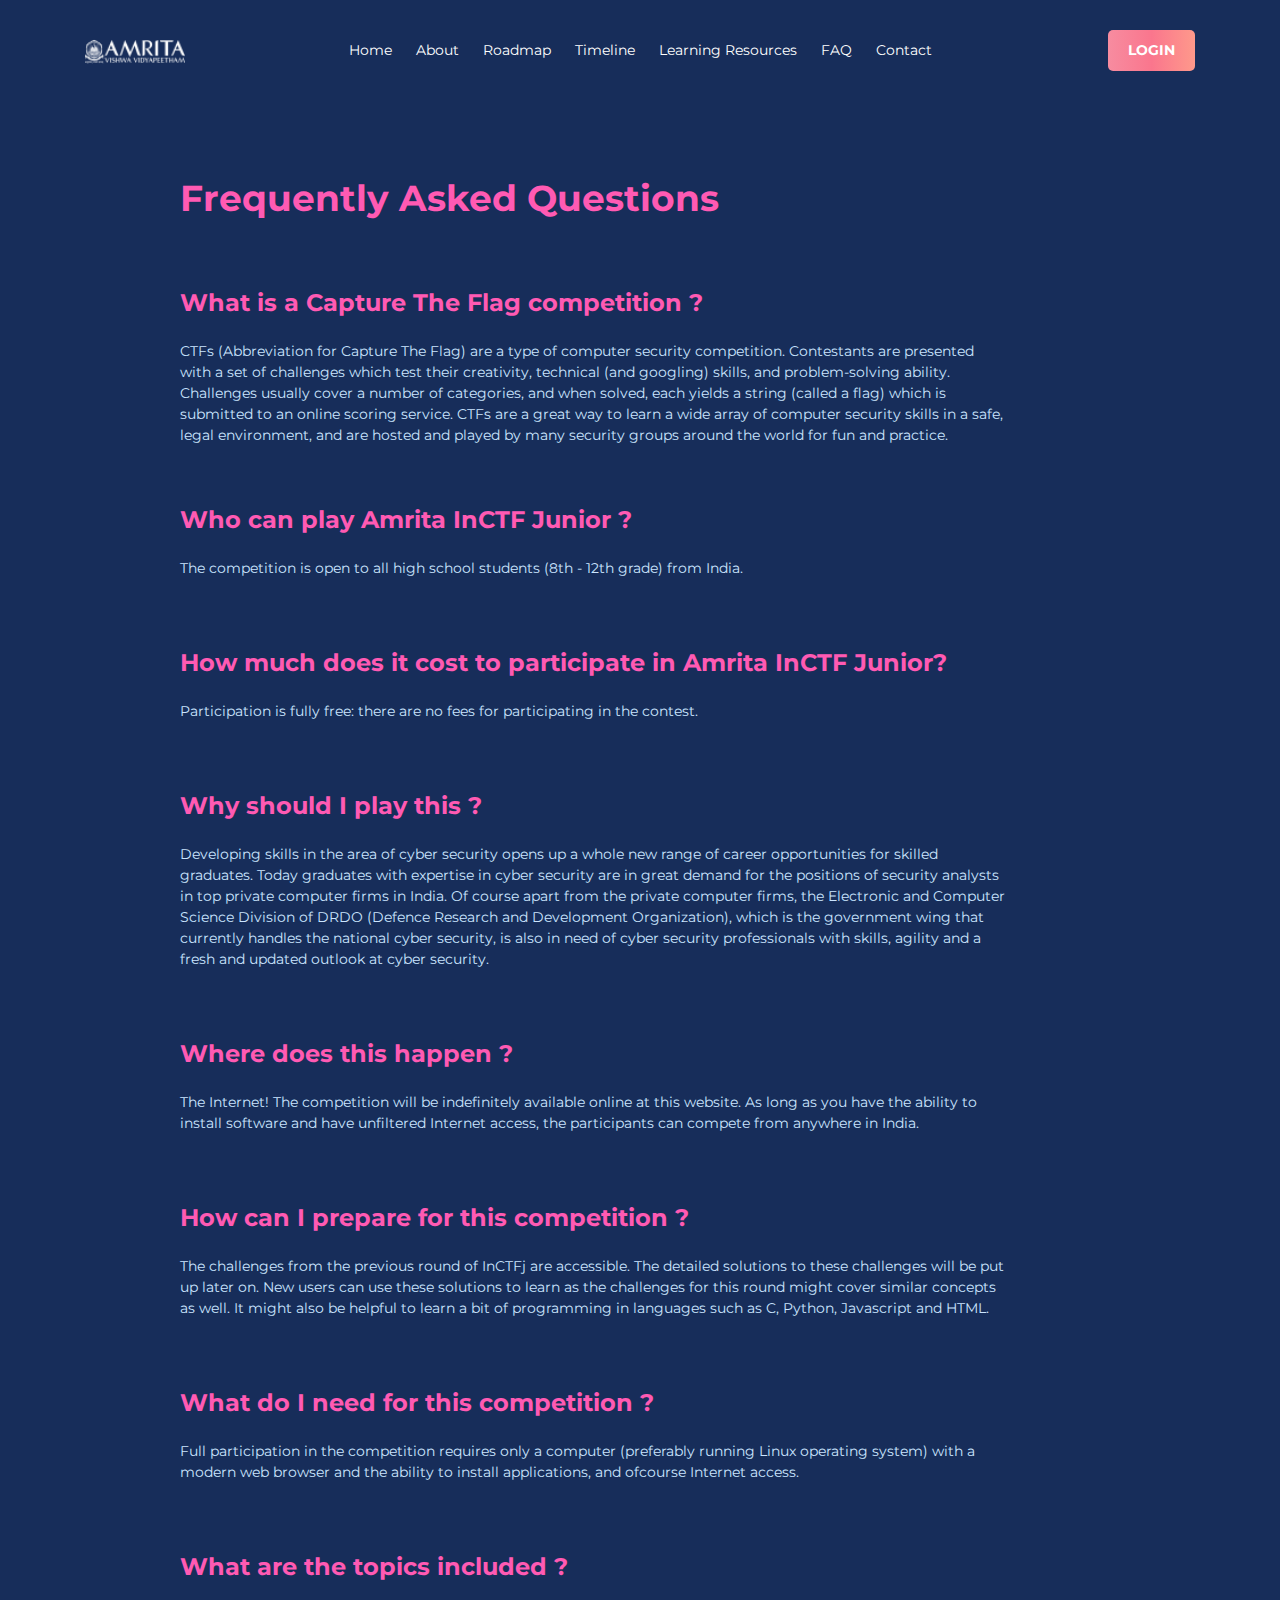
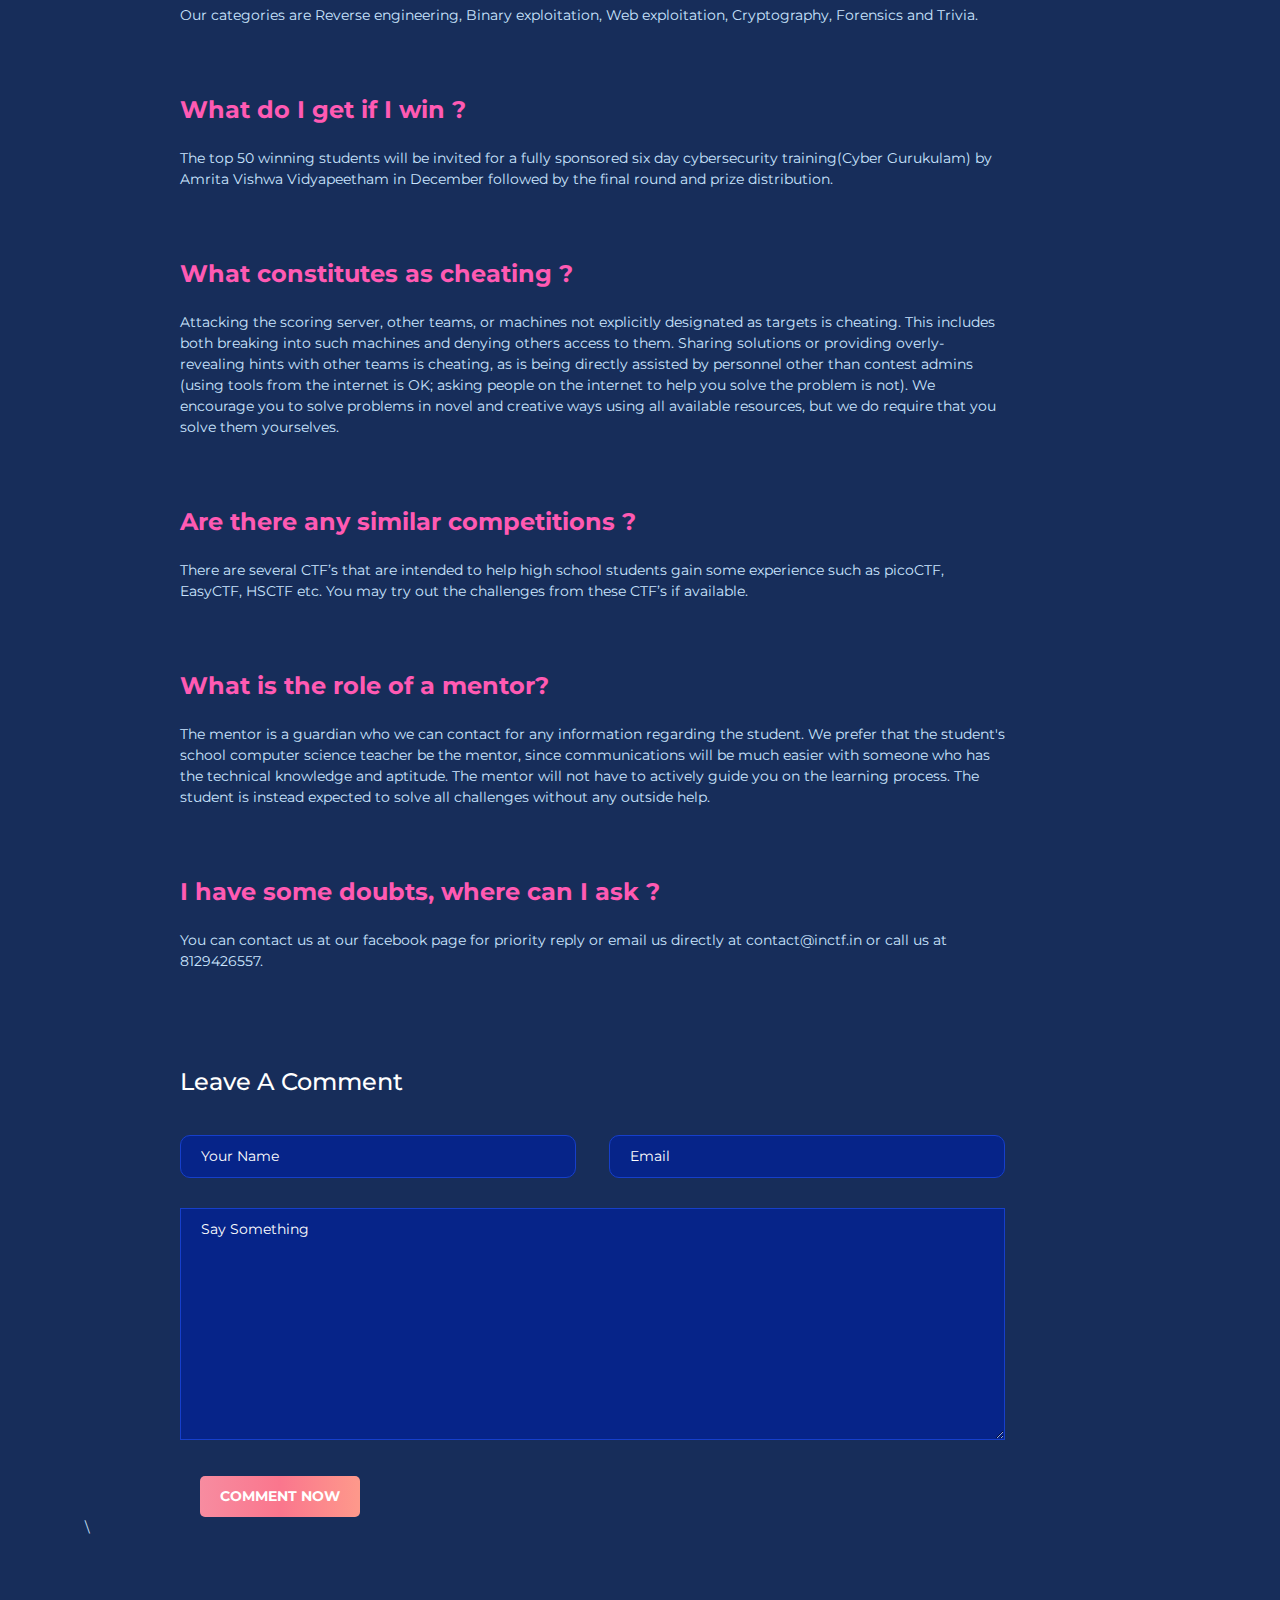
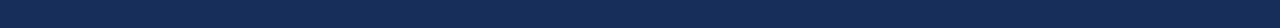
==== commit 903561c1: "remove the footer" ====
--- a/faq.html
+++ b/faq.html
@@ -186,47 +186,7 @@
                 </div>
                
 
-  <!--footer area start-->
-  <div class="footera-area section-padding wow fadeInDown">
-    <div class="container">
-        <div class="row">
-            <div class="col-12 col-sm-6 col-lg-4">
-                <div class="single-footer">
-                    <div class="logo-area footer">
-                        <a href="#"><img src="assets/img/logo-top.png" alt=""></a>
-                    </div>
-                    <div class="space-20"></div>
-                    <p>Amritapuri,<br>Kollam,<br>Kerala,<br>690525<br> Email:inctfj@am.amrita.edu <br> Phone:+91 476 280 4525  </p>
-                    <div class="space-10"></div>
-                    
-                </div>
-            </div>
-            <div class="col-12 col-sm-6 col-lg-2">
-                <div class="single-footer">
-                   
-                </div>
-            </div>
-            <div class="col-6 col-lg-2">
-                <div class="single-footer">
-                   
-                </div>
-            </div>
-            <div class="col-12 col-sm-6 col-lg-4">
-                <div class="single-footer">
-                    <p>Subscribe to our Newsletter</p>
-                    <div class="space-20"></div>
-                    <div class="footer-form">
-                        <form action="#">
-                            <input type="email" placeholder="Email Address">
-                            <a href="" class="gradient-btn subscribe">GO</a>
-                        </form>
-                    </div>
-                </div>
-            </div>
-        </div>
-    </div>
-</div>
-<!--footer area end-->
+  
 
 
     <!-- jquery 2.2.4 js-->
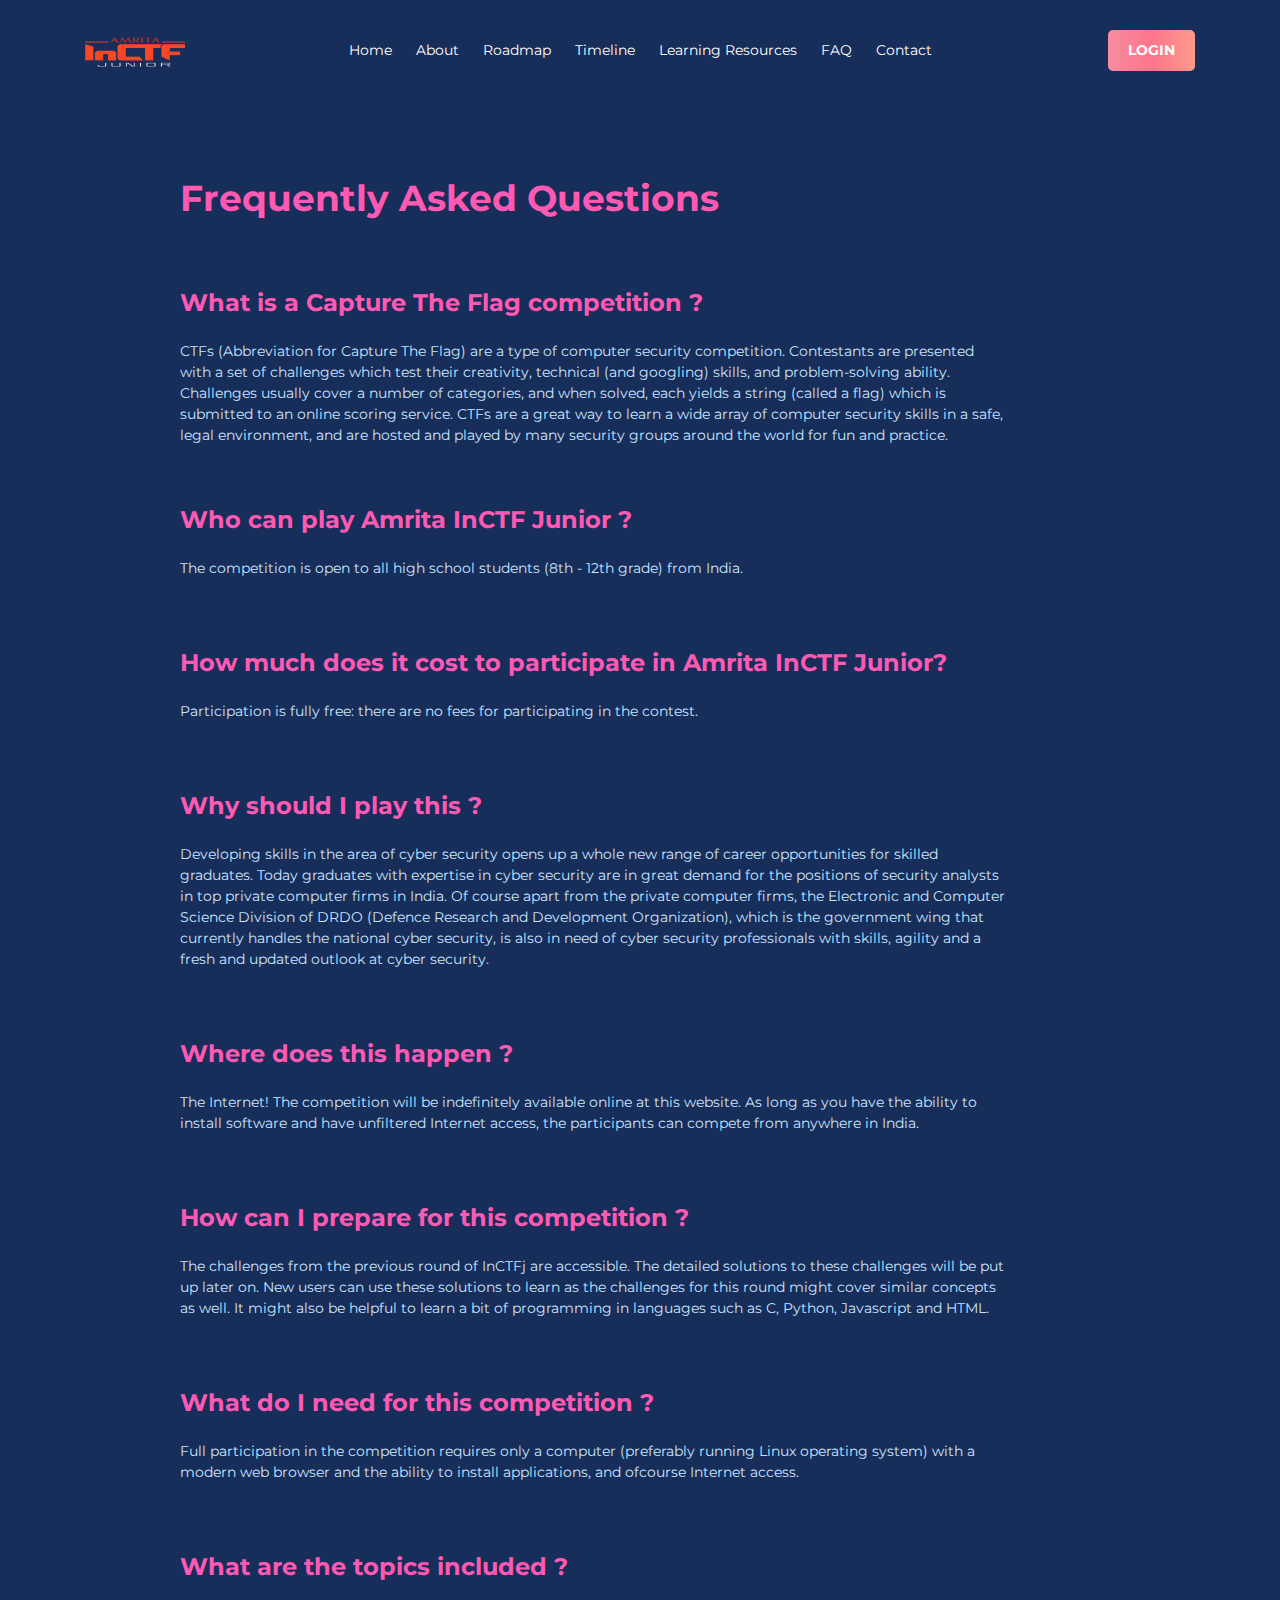
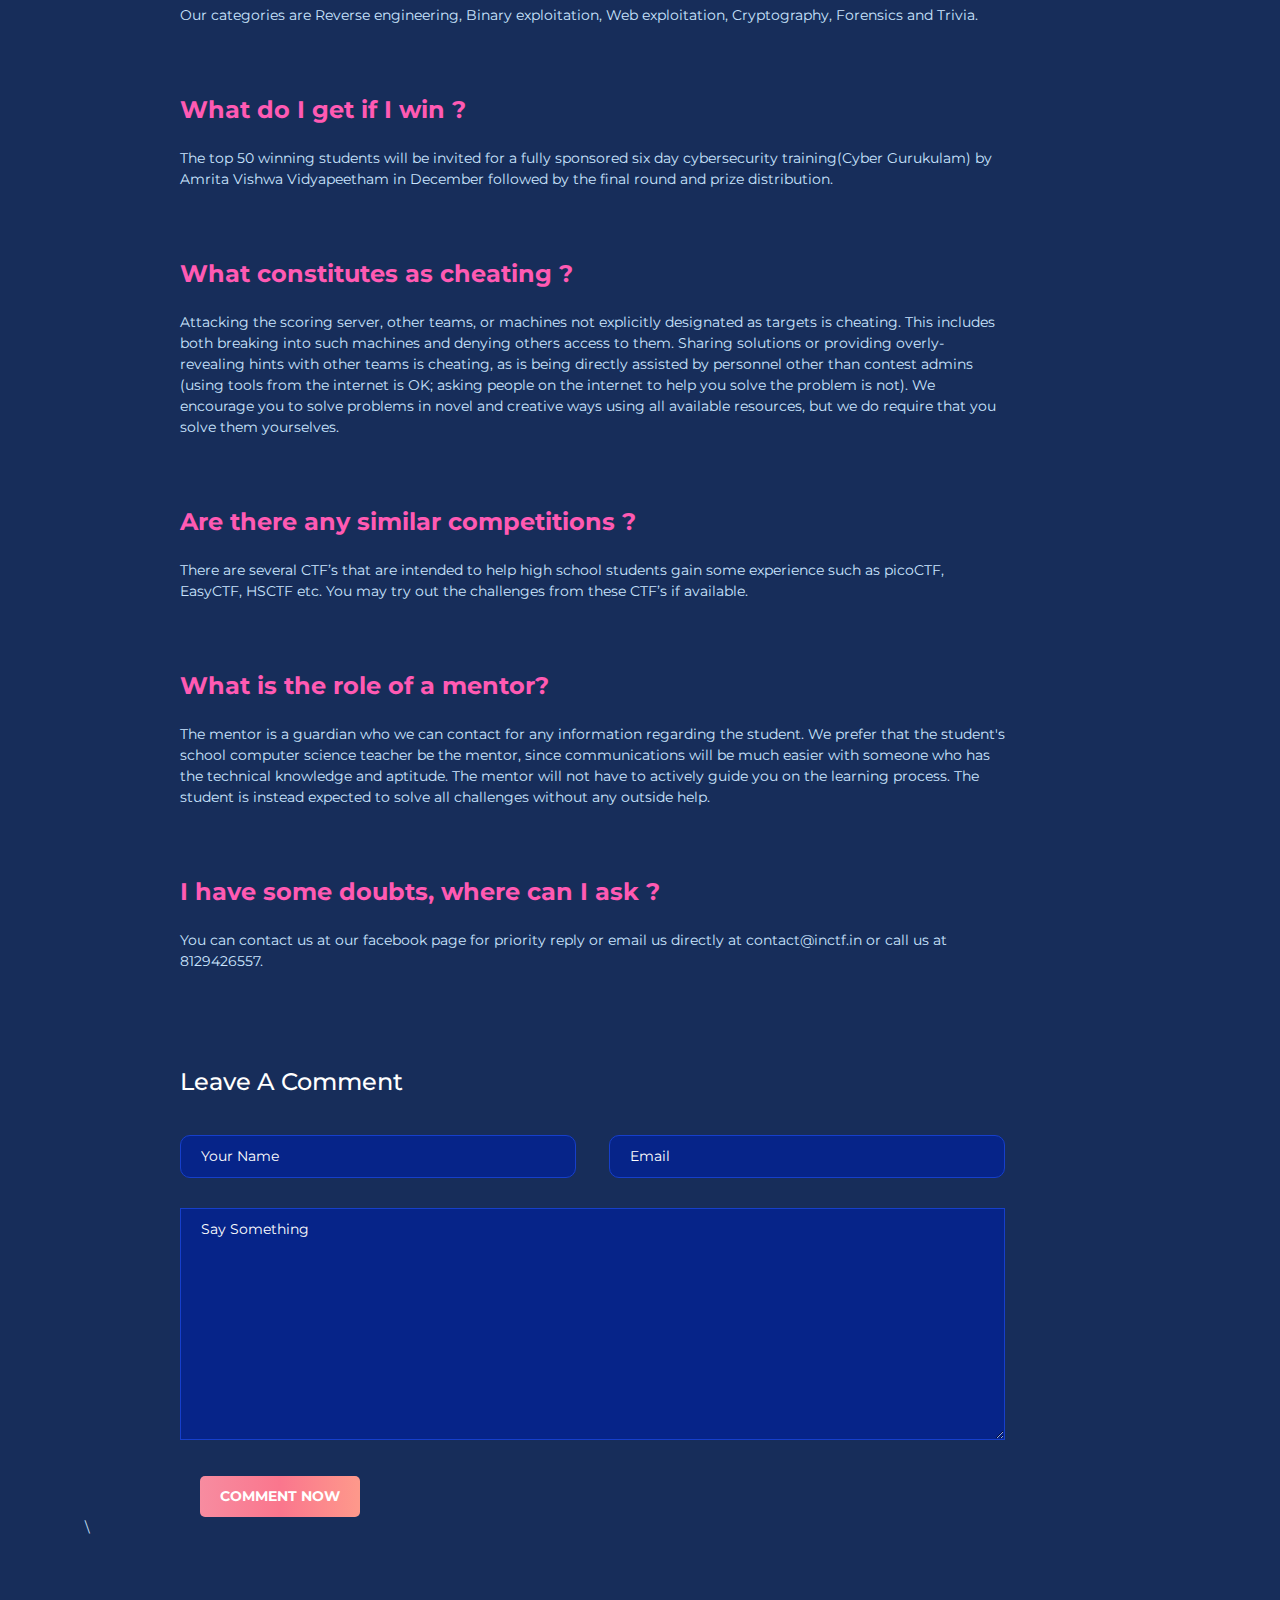
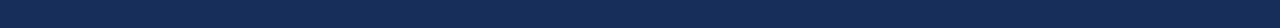
==== commit c5f353a5: "logo issue solved" ====
--- a/faq.html
+++ b/faq.html
@@ -37,7 +37,7 @@
                 </div>
                 <div class="col-4 col-lg-2">
                     <div class="logo-area">
-                        <a href="https://www.amrita.edu/"><img src="assets/img/logo-top.png" alt=""></a>
+                        <a href="https://www.amrita.edu/"><img src="assets/img/welcome-img.png" alt=""></a>
                     </div>
                 </div>
                 <div class="col-4 col-lg-8 d-none d-lg-block">
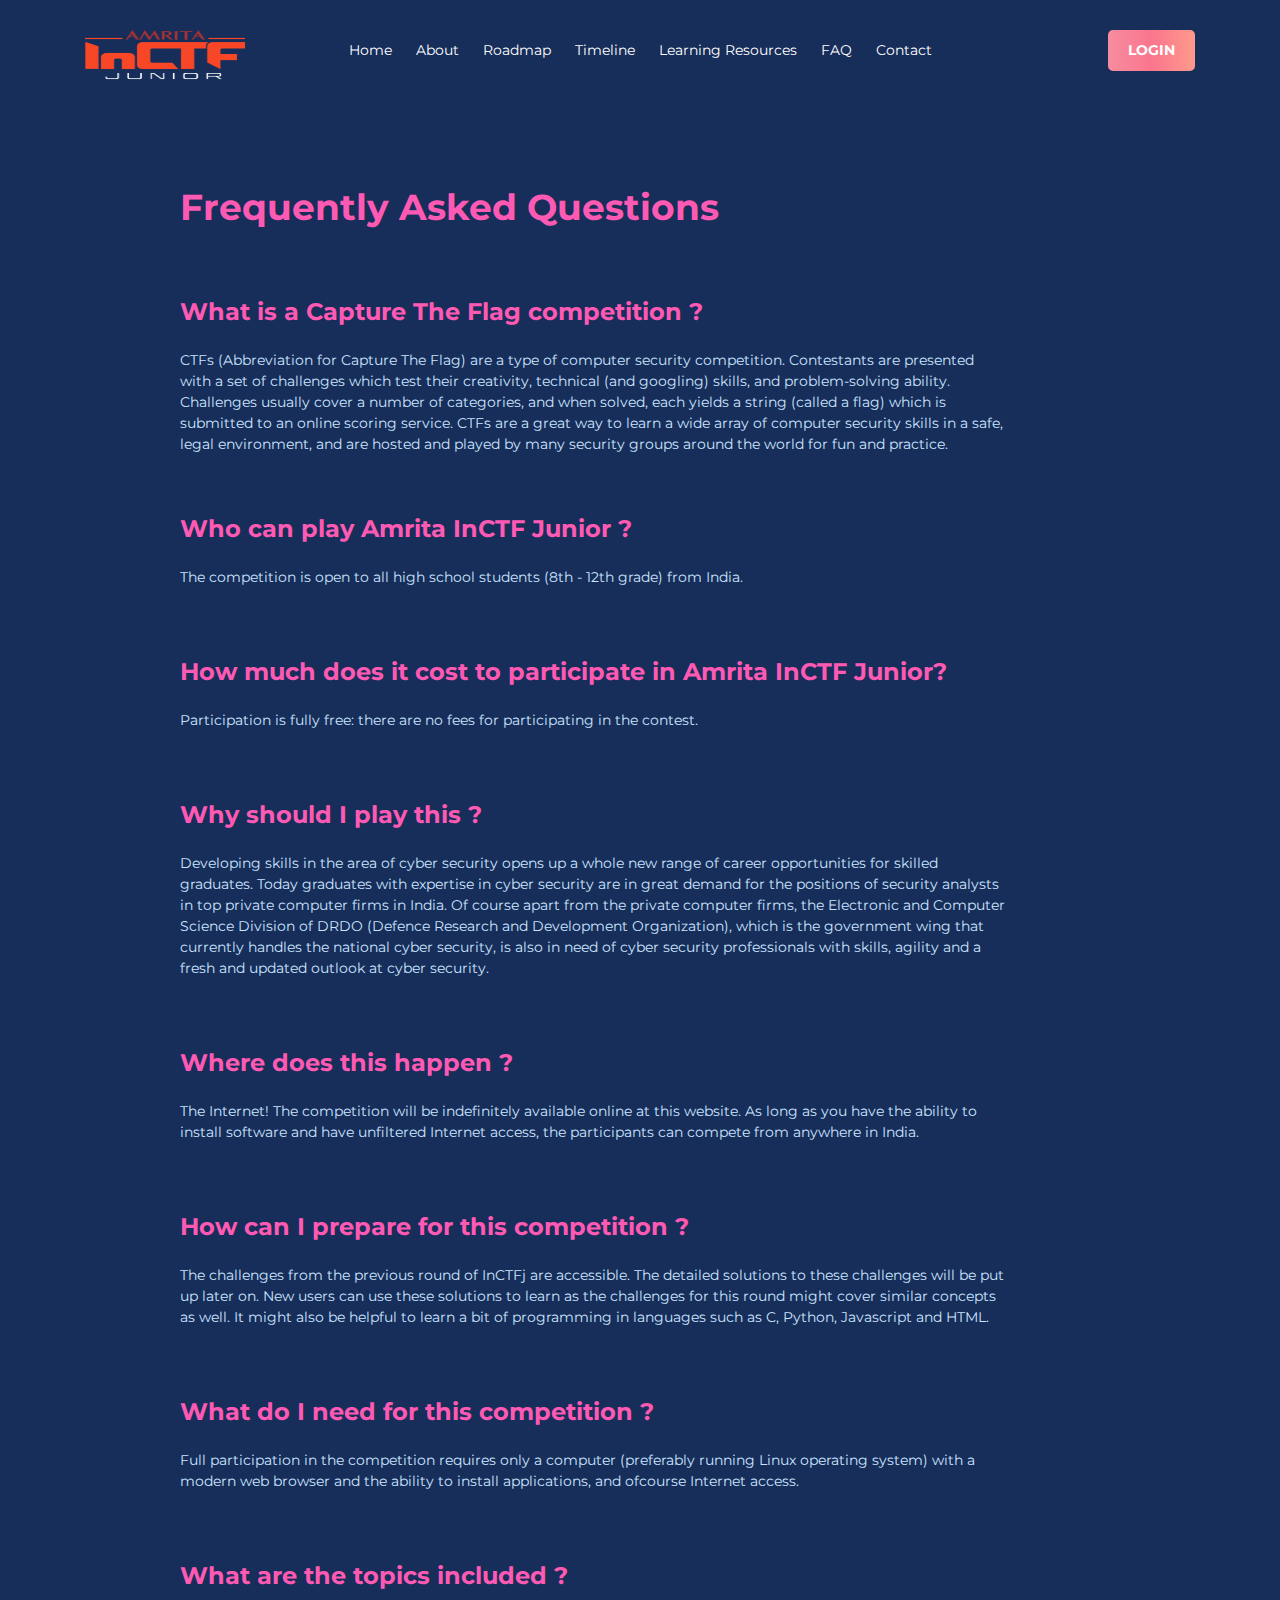
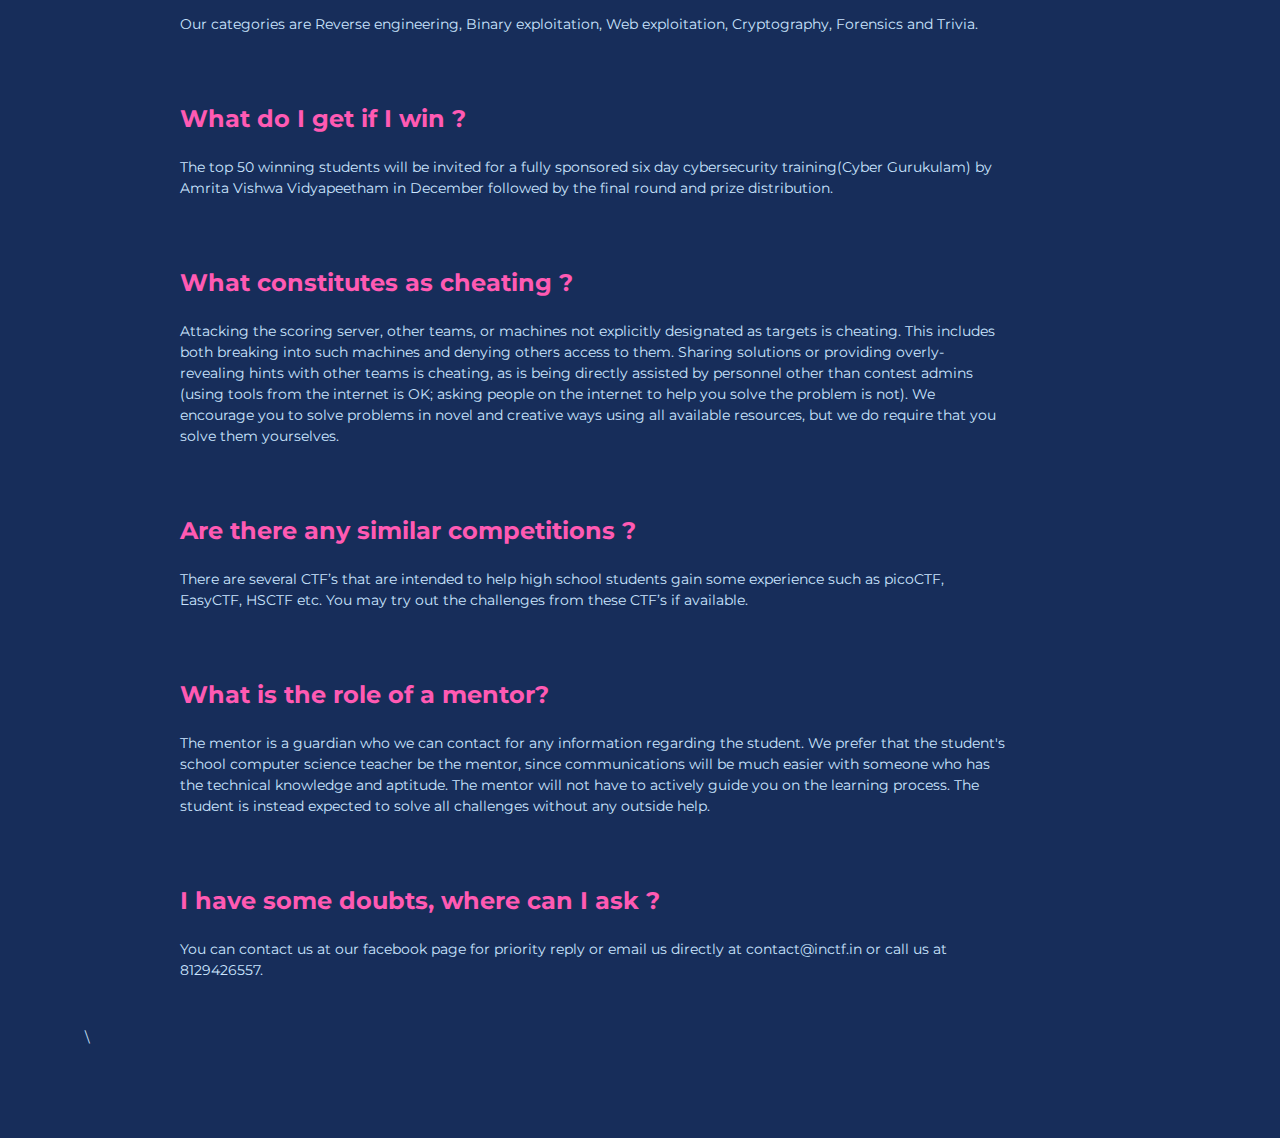
==== commit 564c4f80: "contact part changed" ====
--- a/faq.html
+++ b/faq.html
@@ -68,7 +68,7 @@
                     </div>
                 </div>
                 <div class="col-4 col-lg-2 text-right">
-                    <a href="#" class="logibtn gradient-btn">login</a>
+                    <a href="https://portal.junior.inctf.in/login/" class="logibtn gradient-btn">login</a>
                 </div>
                 
             </div>
@@ -167,21 +167,7 @@
                         
                         
 
-                       
-                        <div class="space-50"></div>
-       
-                        <div class="single-blog-contact">
-                            <h4>leave a comment</h4>
-                            <div class="space-30"></div>
-                            <form action="#">
-                                <input type="text" placeholder="your name">
-                                <input type="email" placeholder="email">
-                                <div class="space-30"></div>
-                                <textarea name="" id="" cols="30" rows="10" placeholder="say something"></textarea>
-                            </form>
-                            <div class="space-30"></div>
-                            <a href="#" class="gradient-btn">comment now</a>
-                        </div>
+                   
                     </div>
                 </div>
                
--- a/style.css
+++ b/style.css
@@ -148,9 +148,9 @@
 =====================*/
 
 .logo-area img {
-  width: 100px;
-  margin-top: 7px;
-  height: 30px;
+  width: 100%;
+  margin-top: 0px;
+  height: 50px;
 }
 
 .header-area {
@@ -214,7 +214,9 @@
   top: 52px;
   left: 0;
 }
-
+.tc{
+ text-align:center;
+}
 .main-menu li.active ul li a {
   color: #fff;
 }
@@ -1368,7 +1370,7 @@
 
 .single-details a{
   font-size: 24px;
-  text-transform: capitalize;
+  text-transform: none;
   color: #fff;
 }
 
@@ -1786,4 +1788,4 @@
 ::-ms-input-placeholder{color:#fff}
 ::placeholder{color:#fff}
 
-/*===================================== end =================================*/+/*===================================== end =================================*/
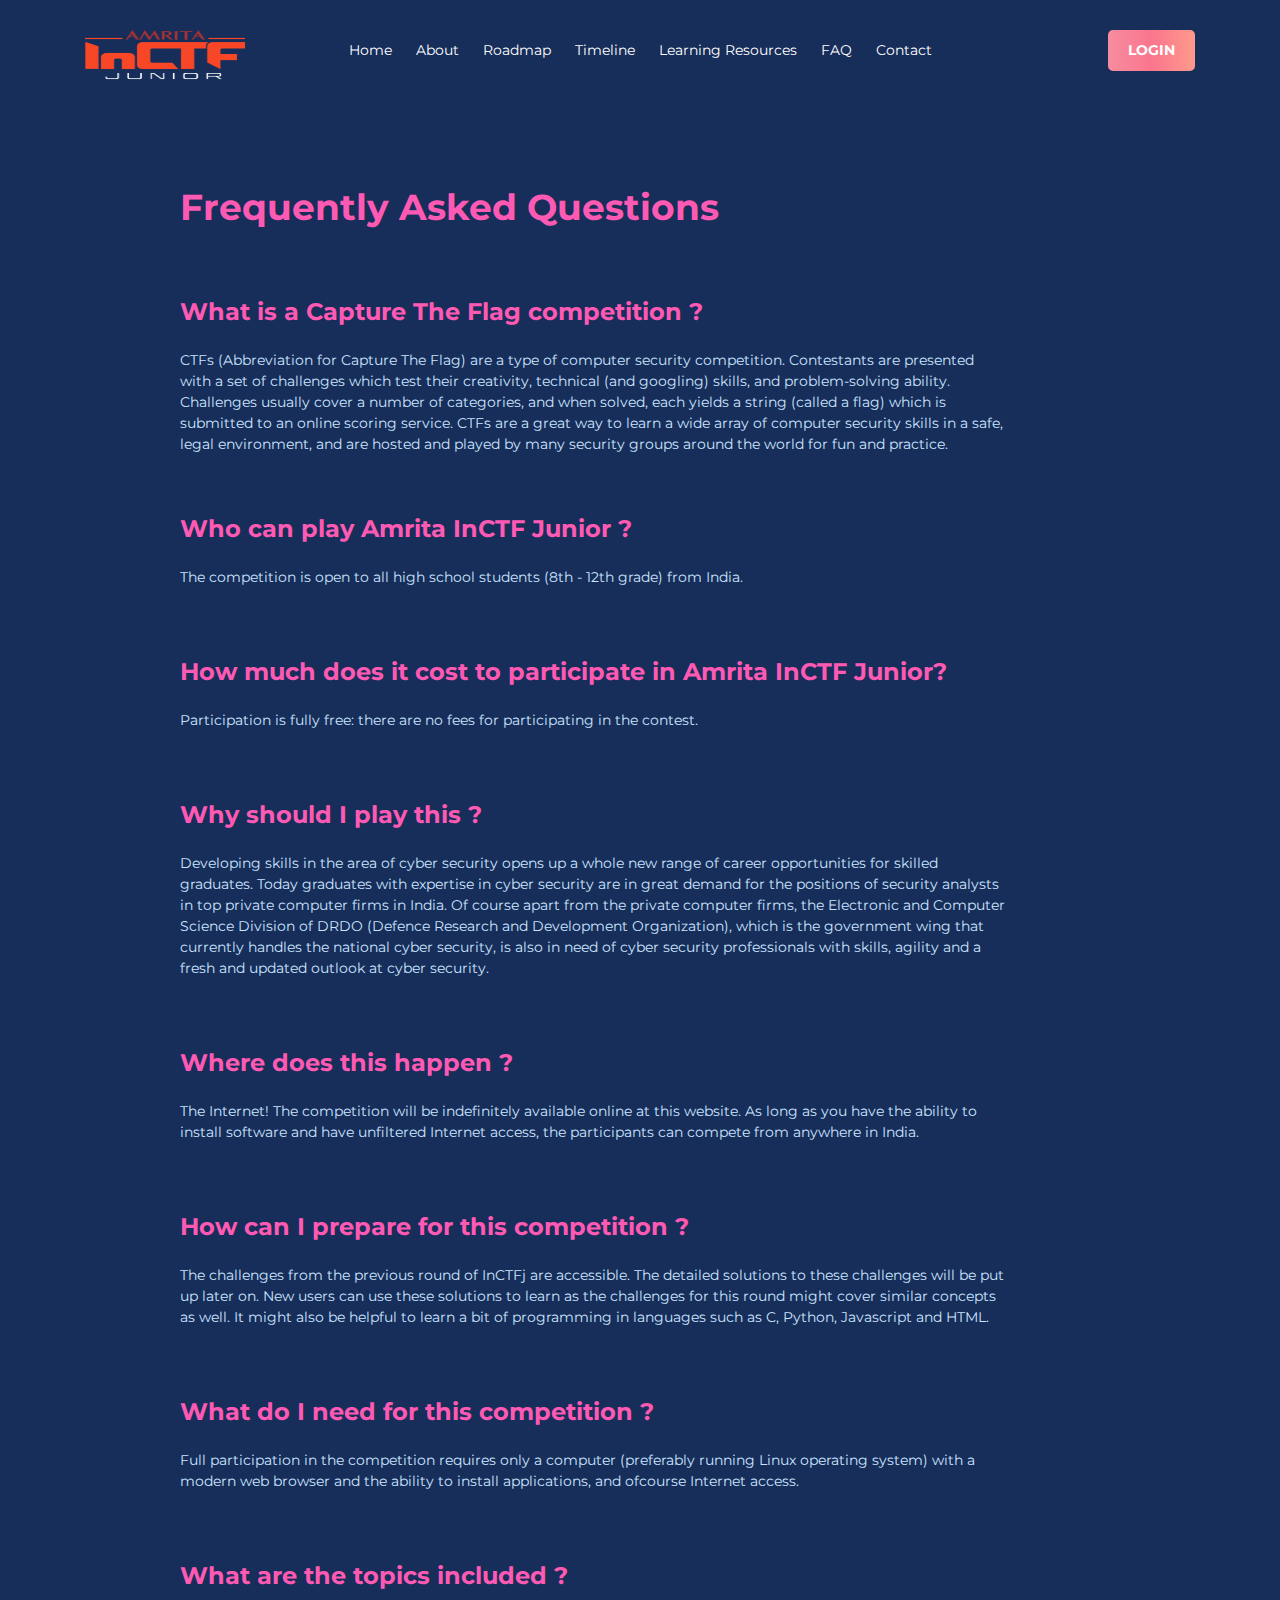
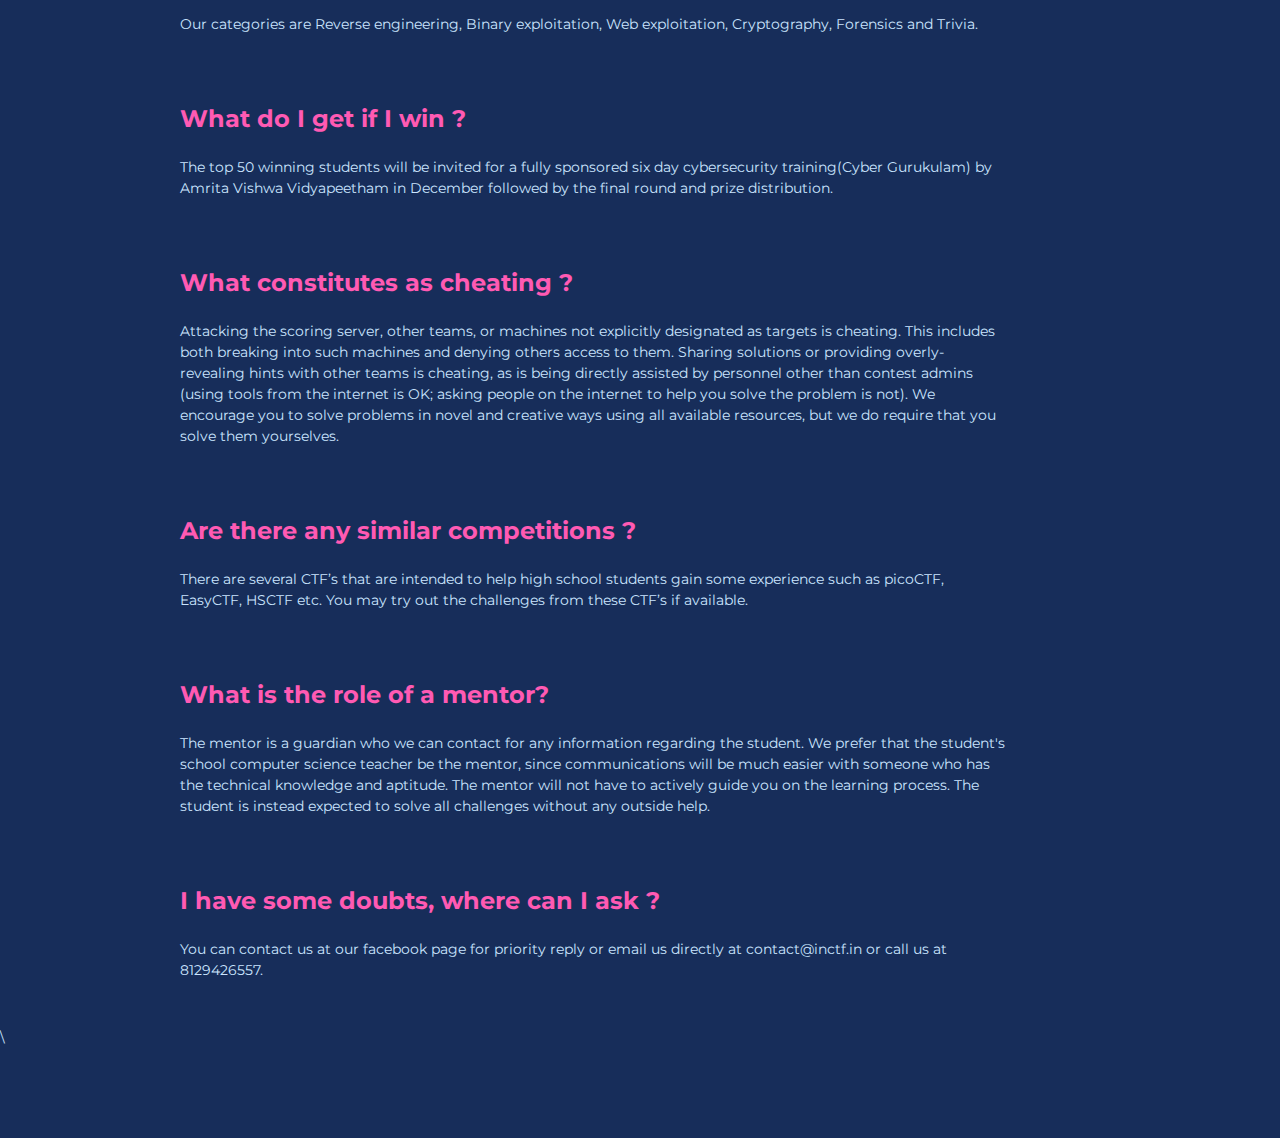
==== commit 2aa2e8e3: "footer removed" ====
--- a/faq.html
+++ b/faq.html
@@ -164,10 +164,7 @@
                         <p>
                             You can contact us at our facebook page for priority reply or email us directly at contact@inctf.in or call us at 8129426557.</p>
                         <div class="space-30"></div>
-                        
-                        
-
-                   
+                        </div>                   
                     </div>
                 </div>
                
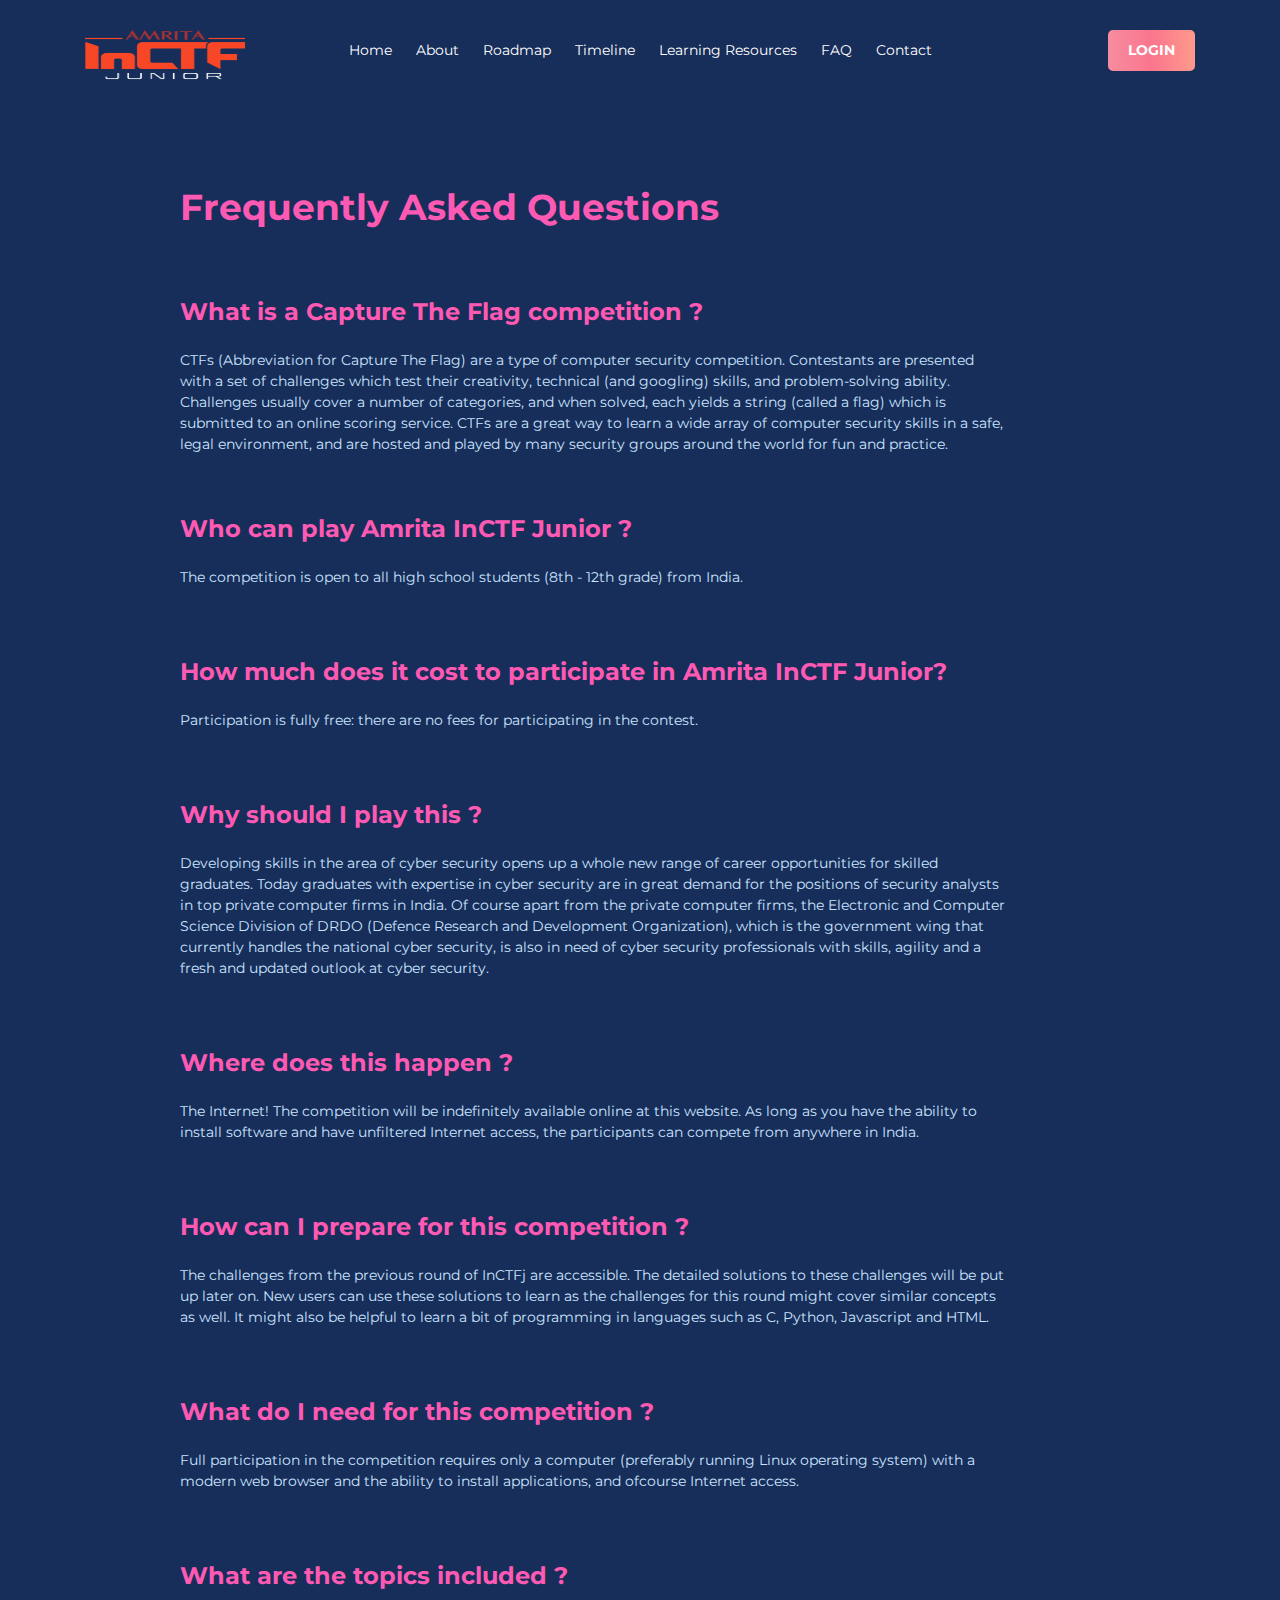
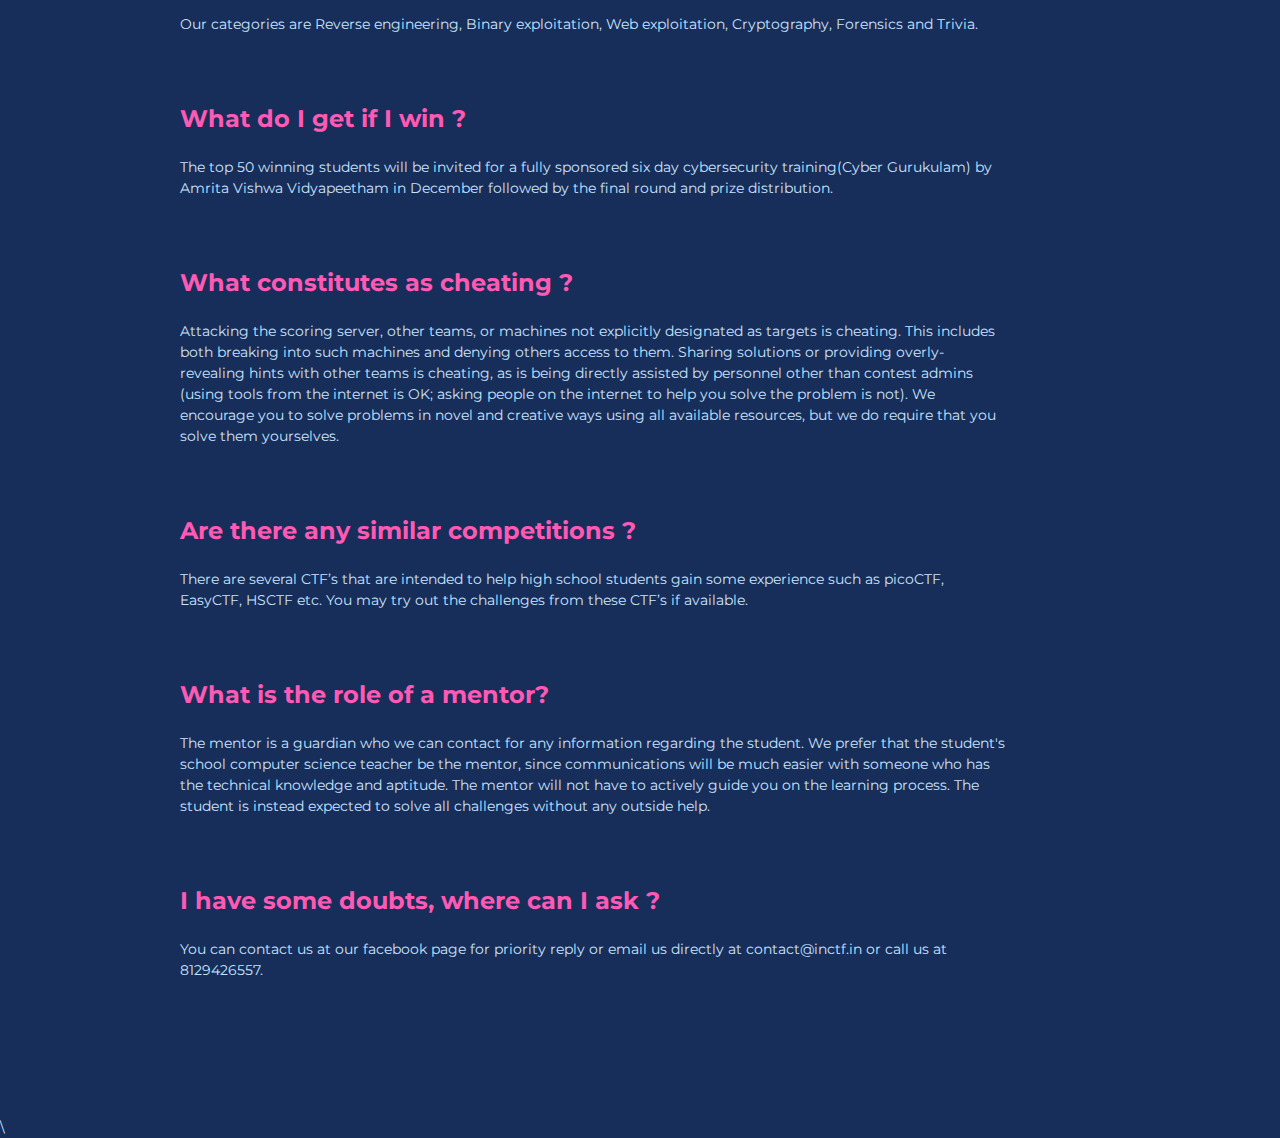
==== commit af212e84: "schedule updated" ====
--- a/faq.html
+++ b/faq.html
@@ -164,9 +164,11 @@
                         <p>
                             You can contact us at our facebook page for priority reply or email us directly at contact@inctf.in or call us at 8129426557.</p>
                         <div class="space-30"></div>
-                        </div>                   
-                    </div>
+                    </div>                   
                 </div>
+            </div>
+        </div>
+        
                
 
   
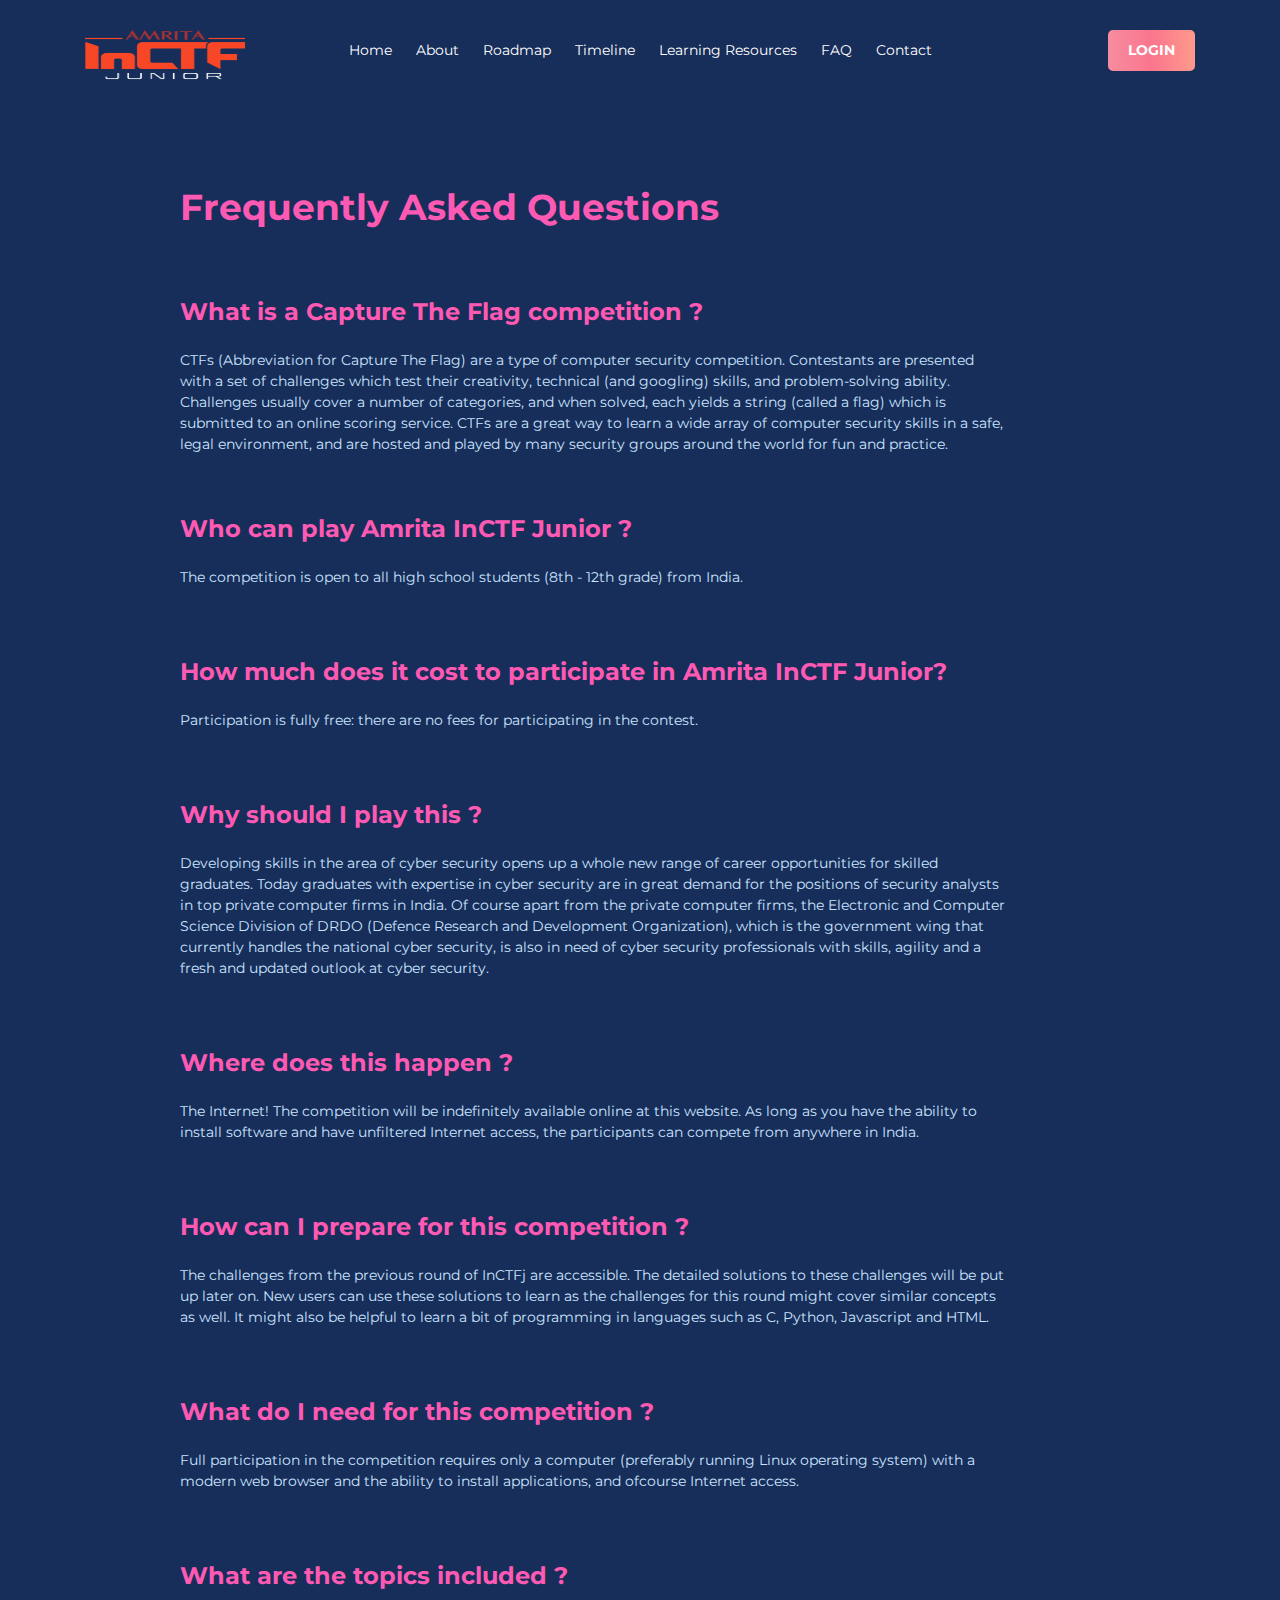
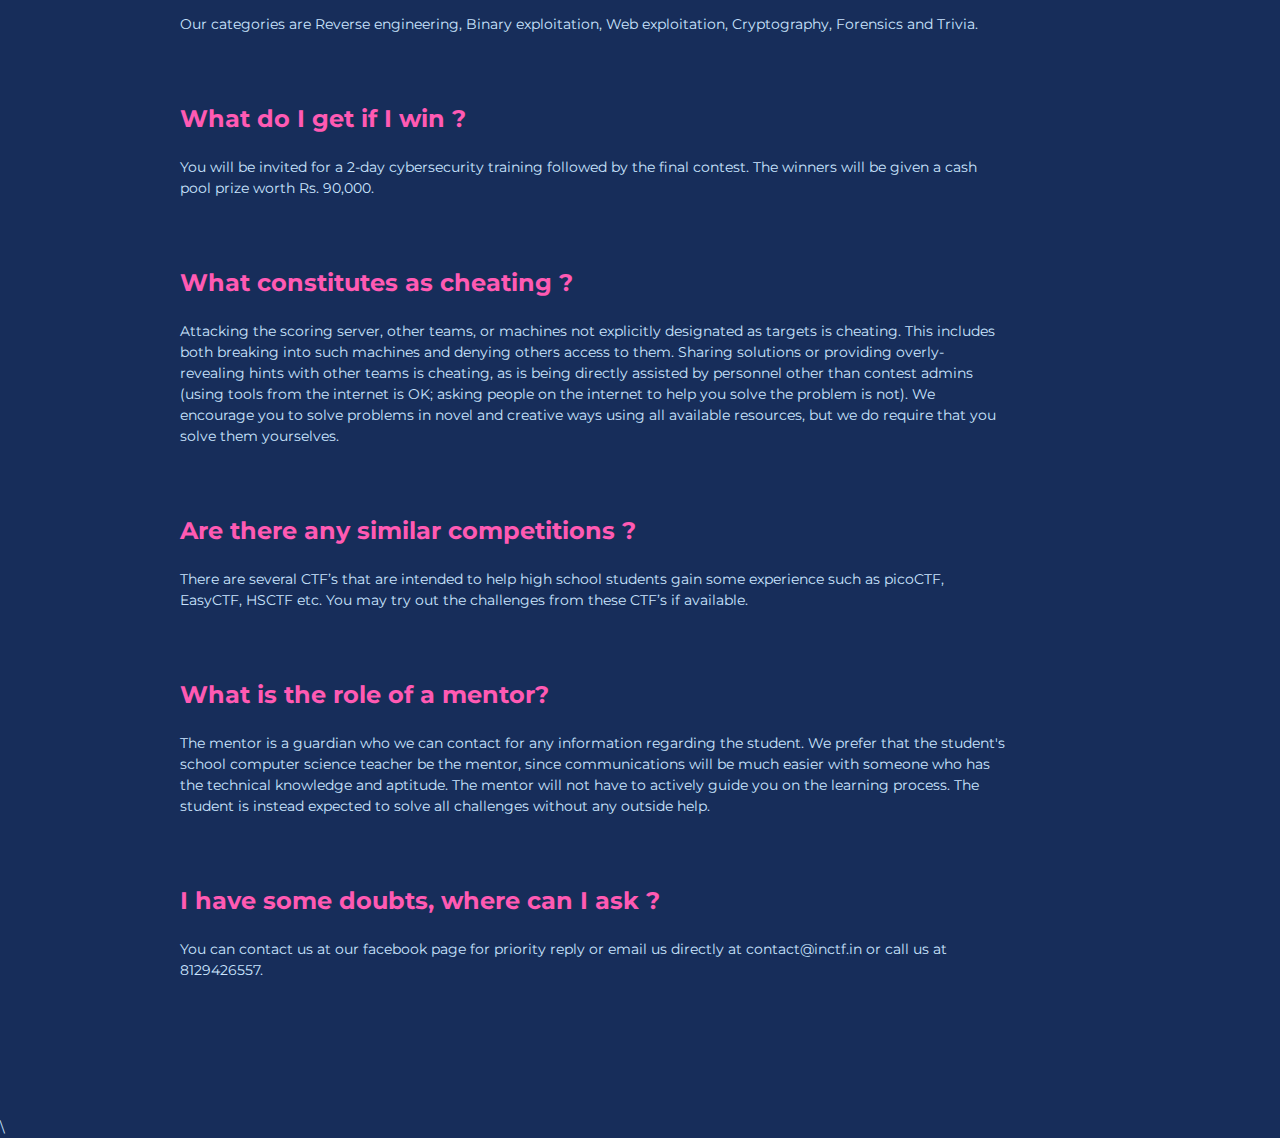
==== commit 0518f12b: "changed some text" ====
--- a/faq.html
+++ b/faq.html
@@ -137,8 +137,7 @@
                         <div class="space-30"></div><div class="space-20"></div>
                         <a href="#" class="single-blog-h4">What do I get if I win ?</a>
                         <div class="space-20"></div>
-                        <p>
-                            The top 50 winning students will be invited for a fully sponsored six day cybersecurity training(Cyber Gurukulam) by Amrita Vishwa Vidyapeetham in December followed by the final round and prize distribution.</p>
+                        <p>You will be invited for a 2-day cybersecurity training followed by the final contest. The winners will be given a cash pool prize worth Rs. 90,000. </p>
                         <div class="space-30"></div>
                         <div class="space-20"></div>
                         <a href="#" class="single-blog-h4">What constitutes as cheating ?</a>
--- a/style.css
+++ b/style.css
@@ -1783,6 +1783,10 @@
   width: 100%;
 }
 
+div.a {
+  text-align: center;
+}
+
 ::-webkit-input-placeholder{color:#fff}
 :-ms-input-placeholder{color:#fff}
 ::-ms-input-placeholder{color:#fff}
